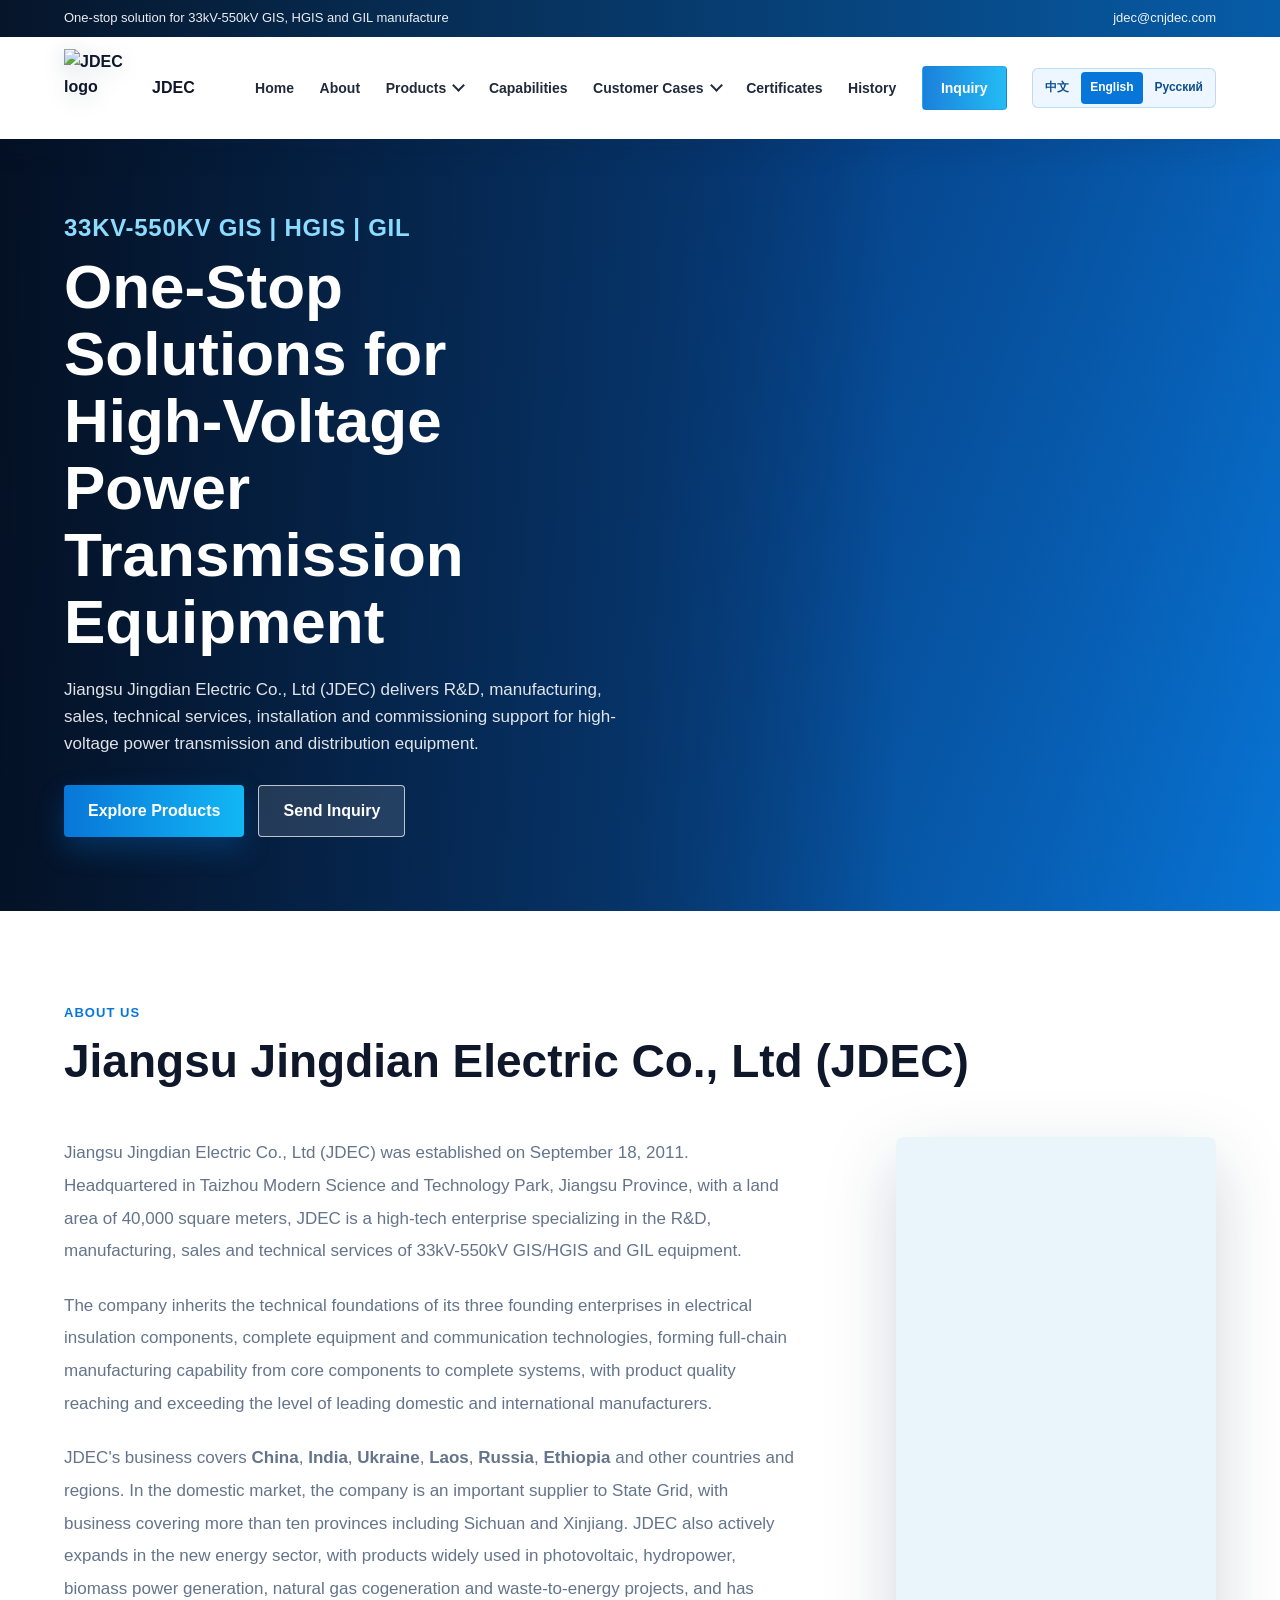
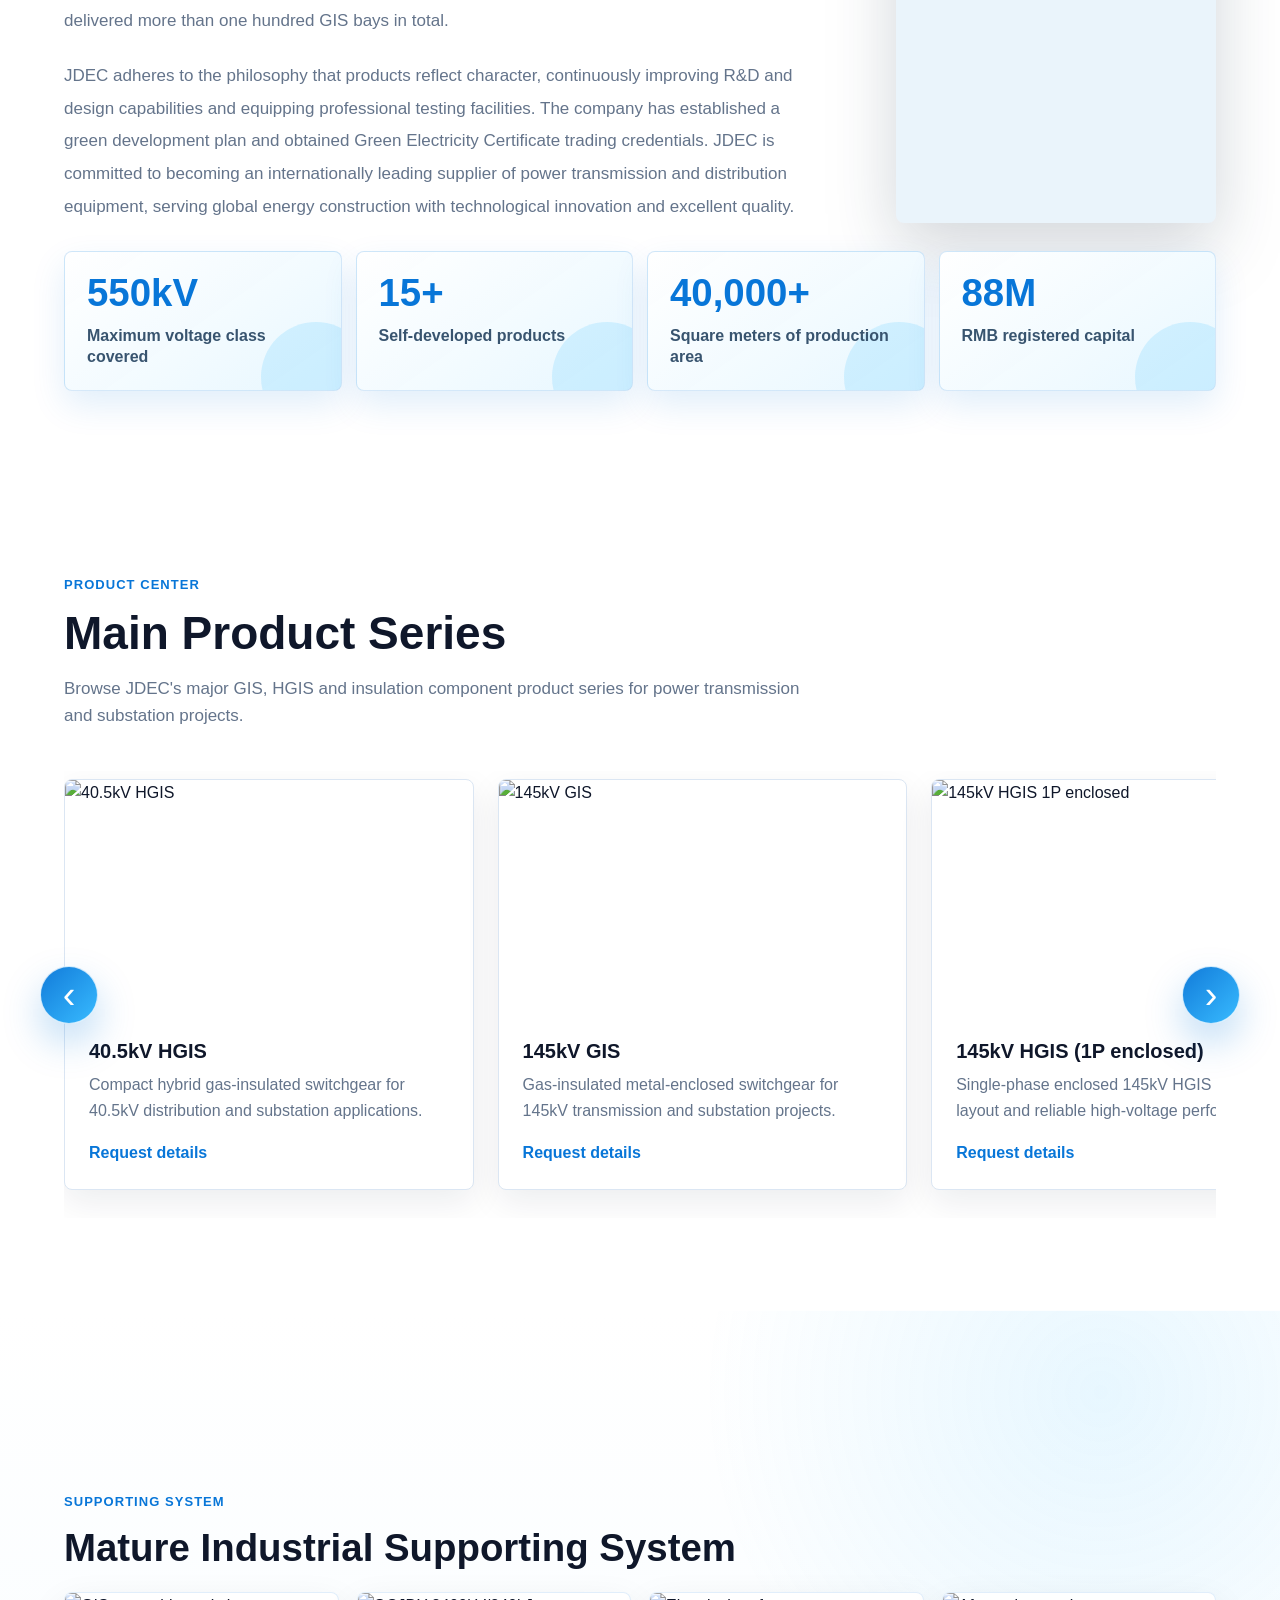
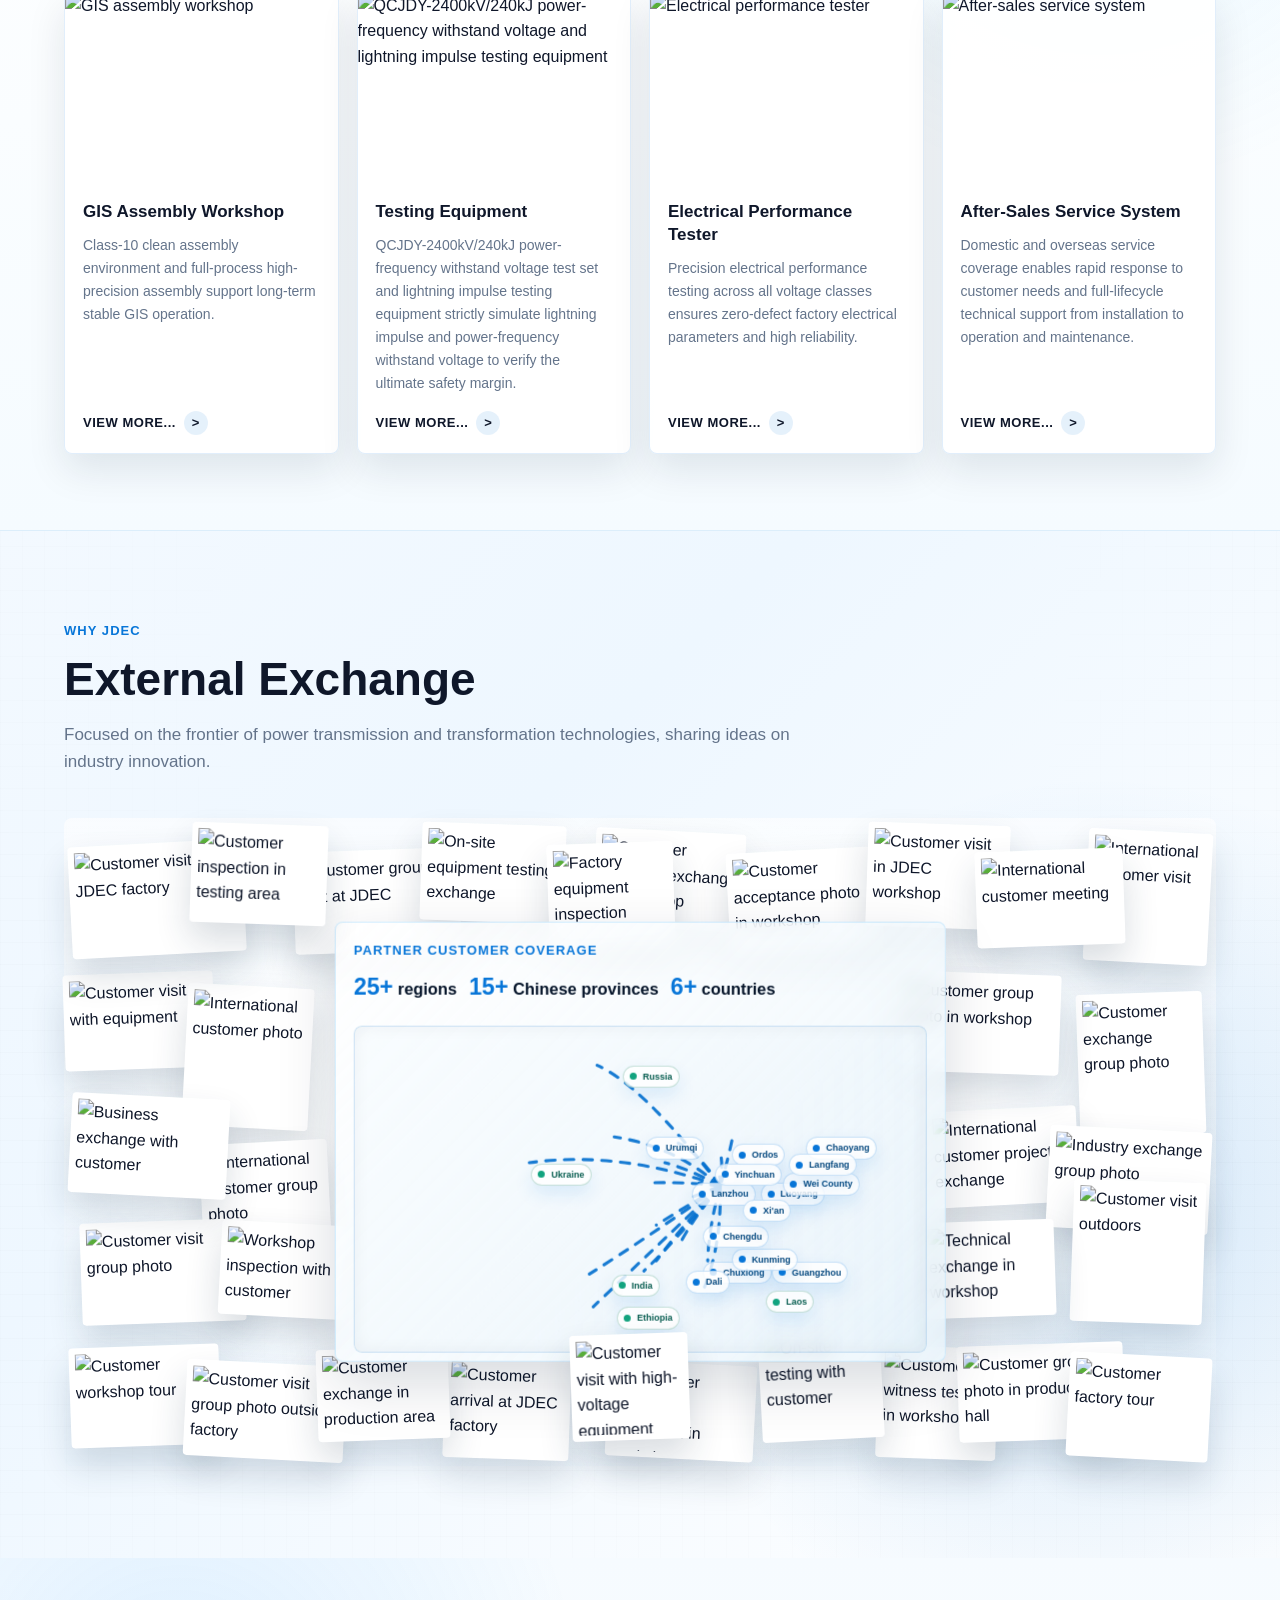
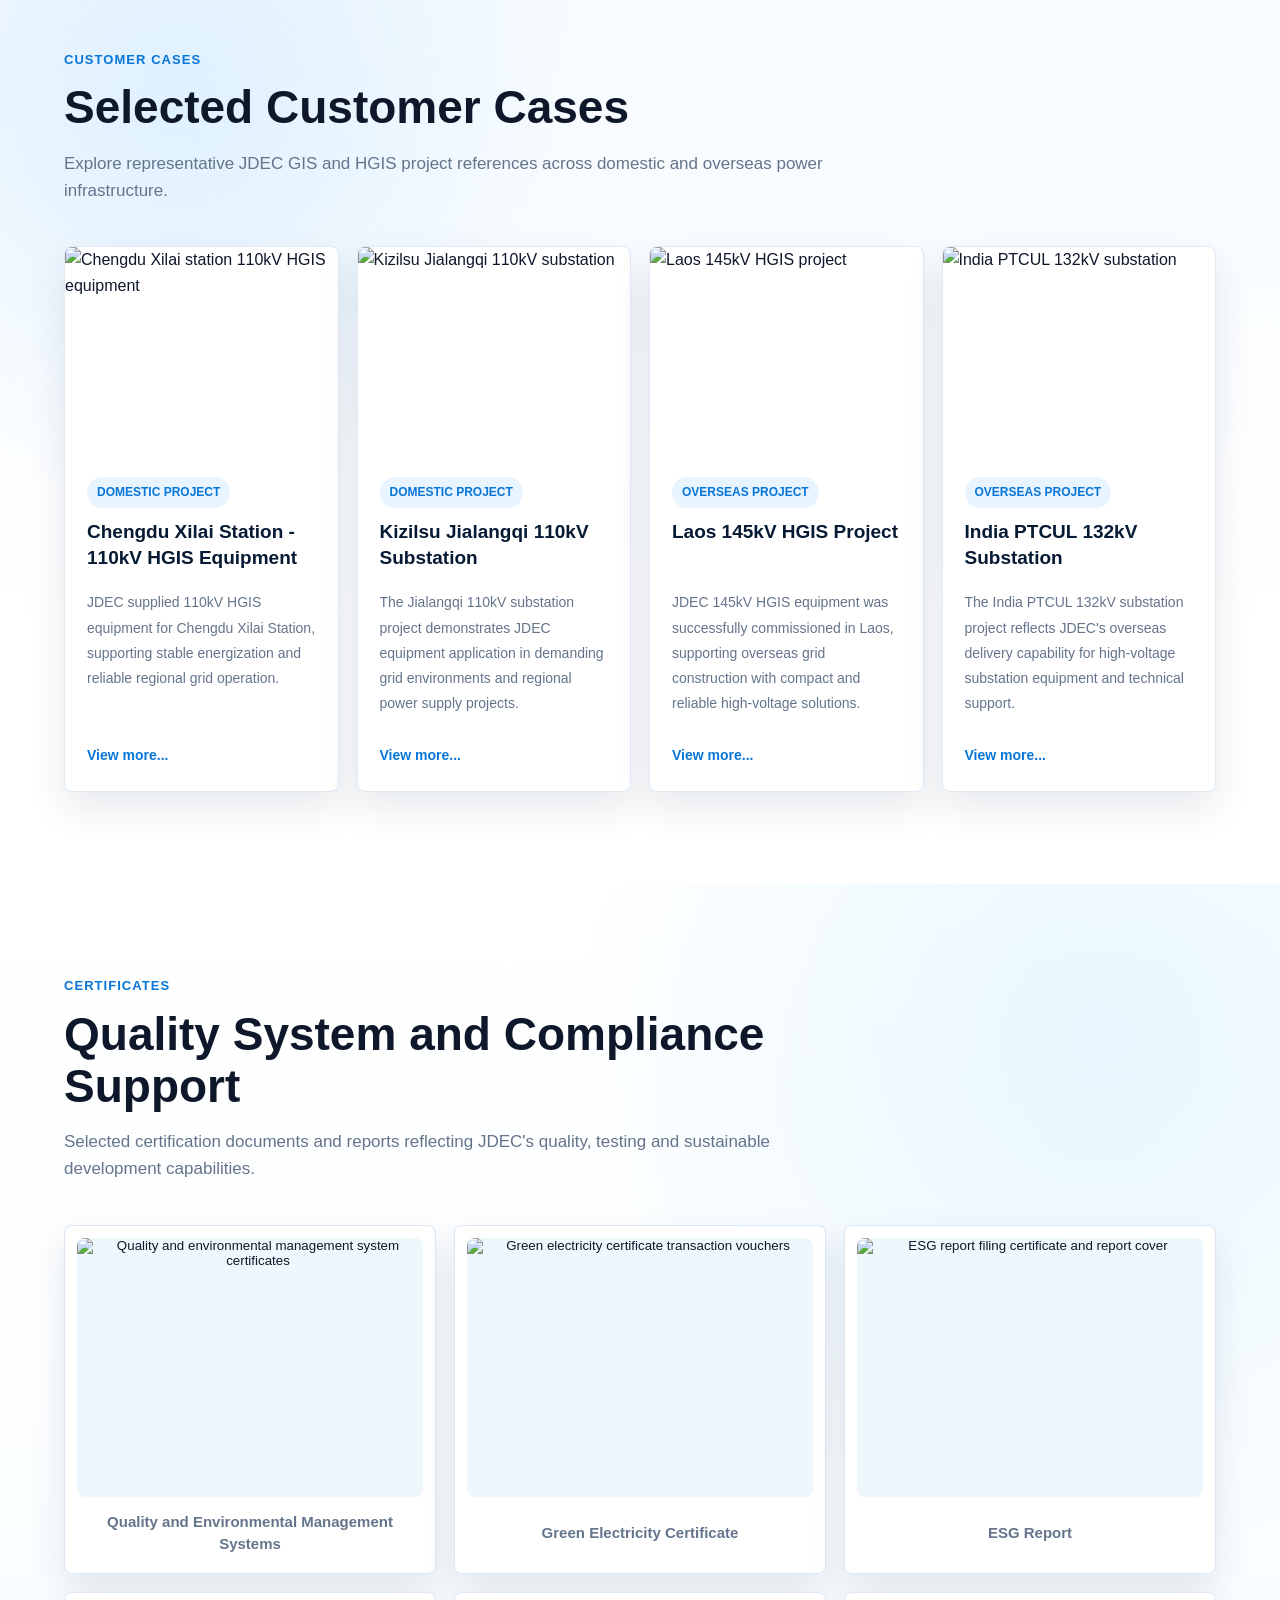
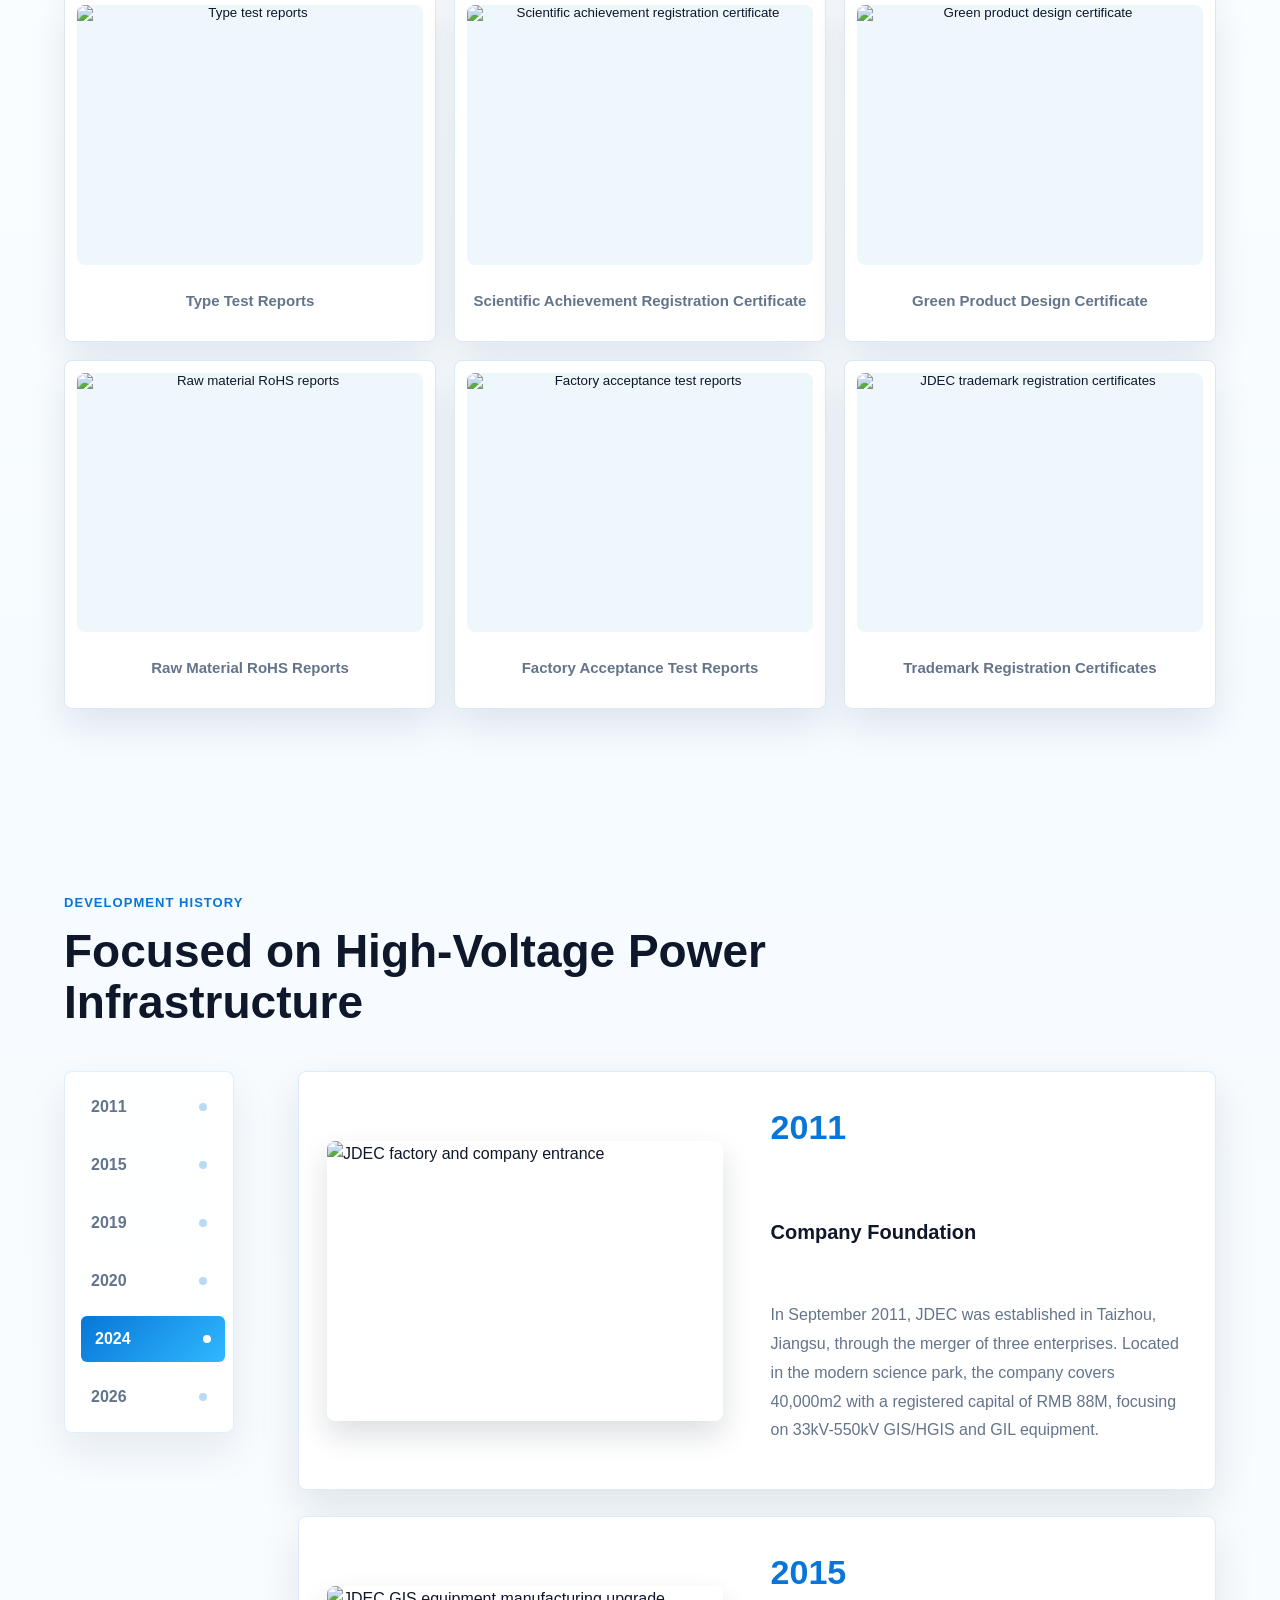
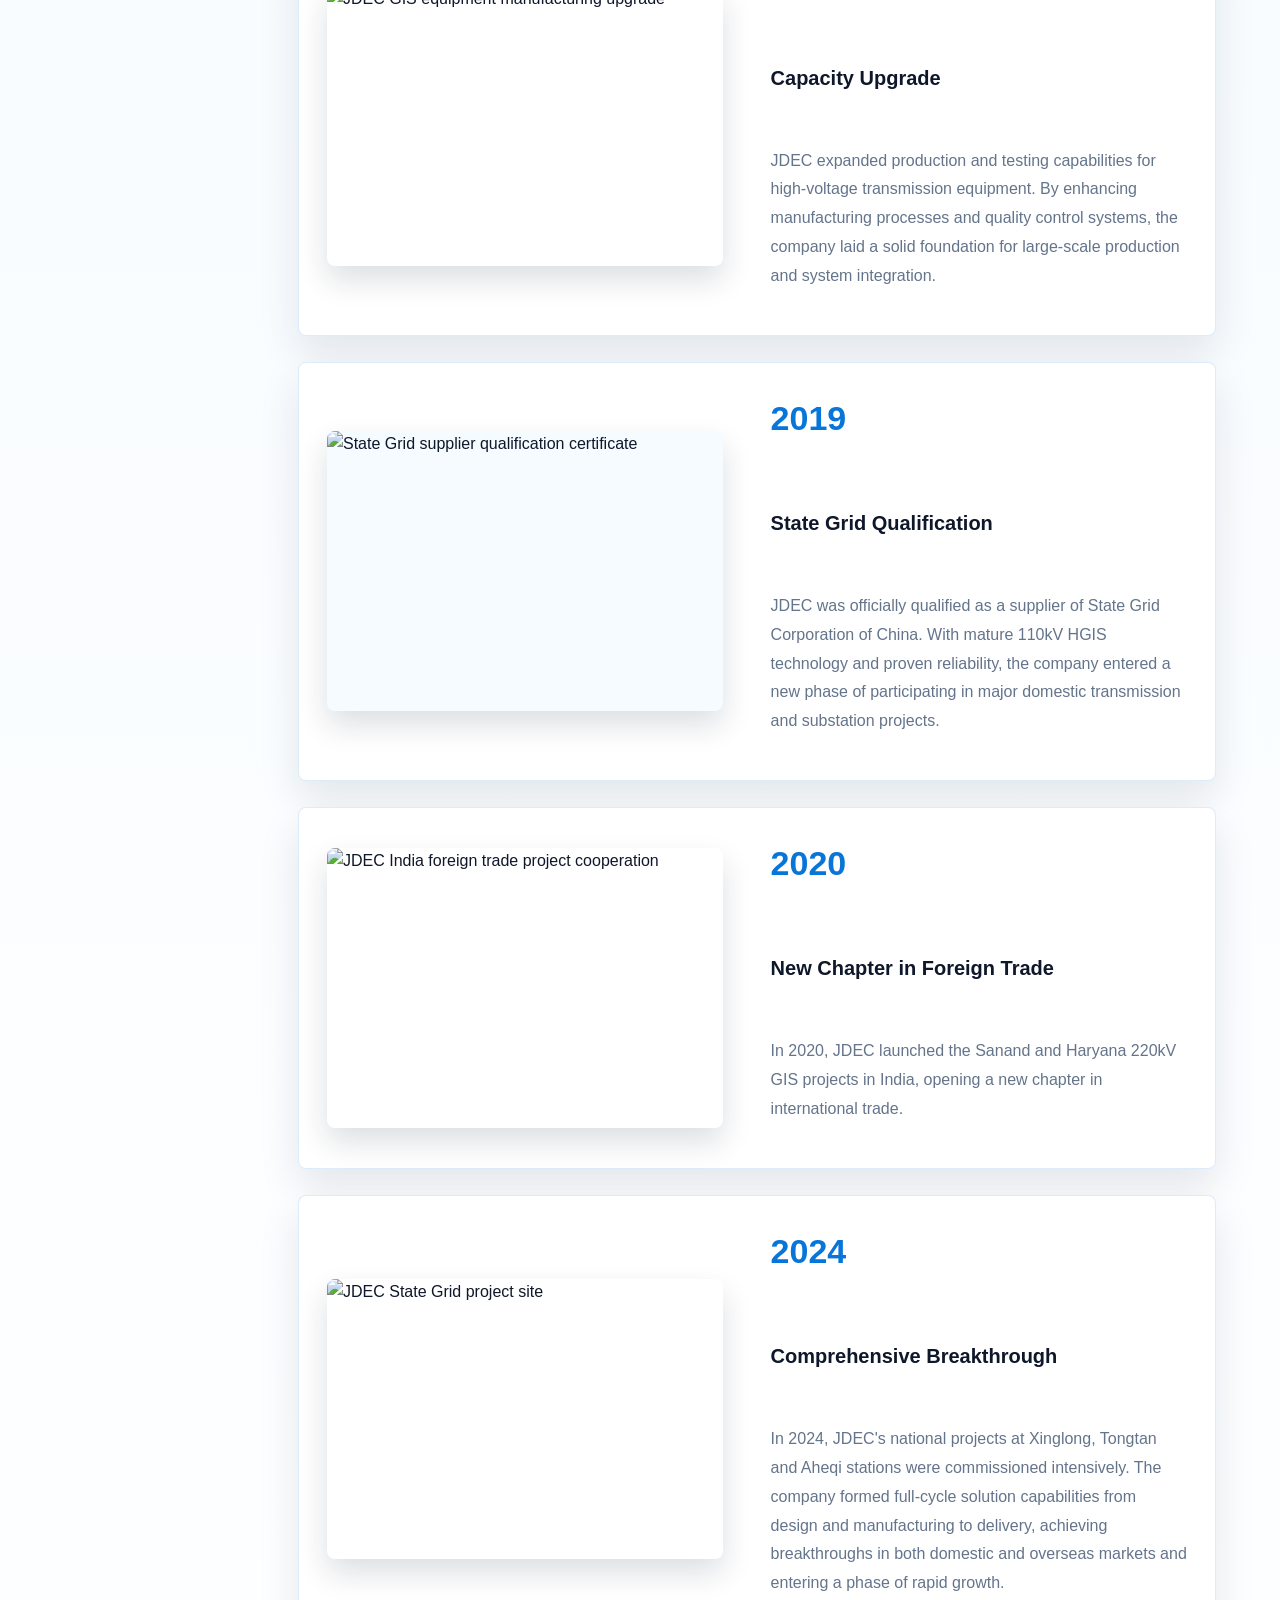
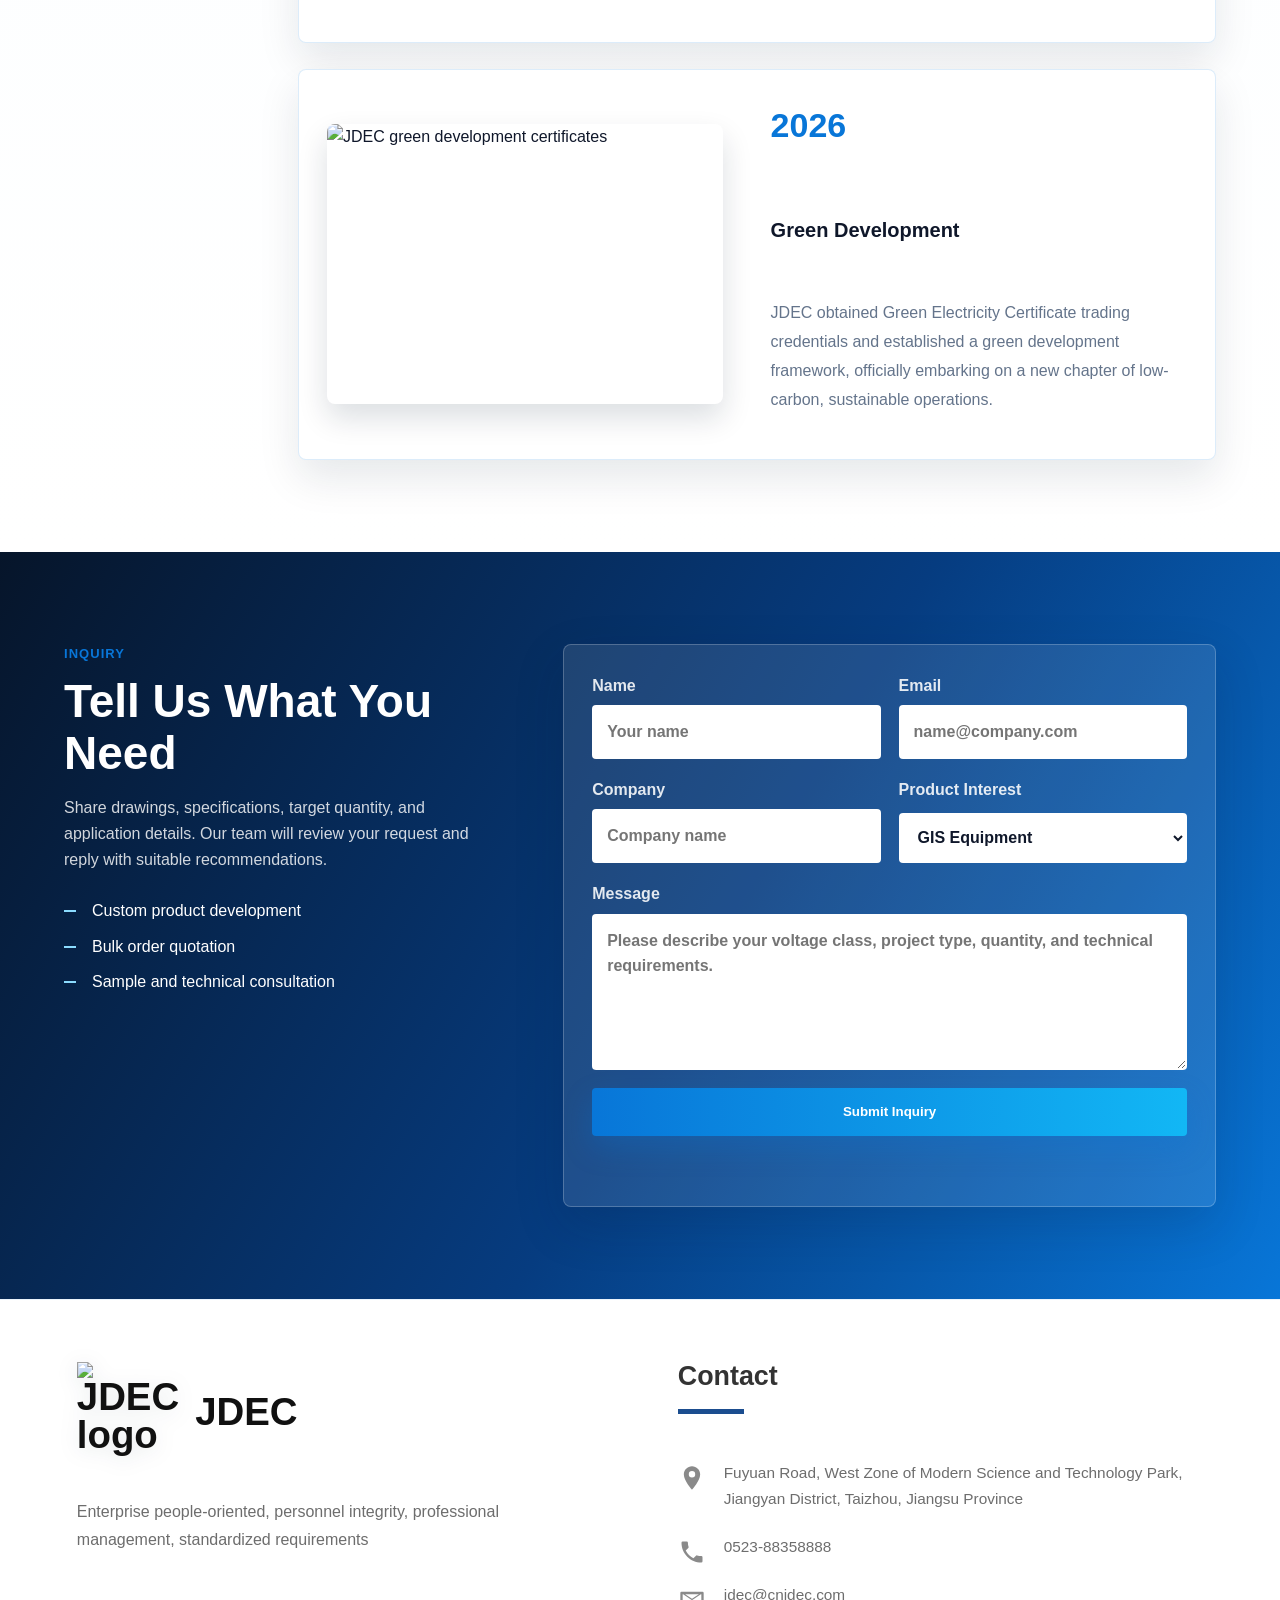
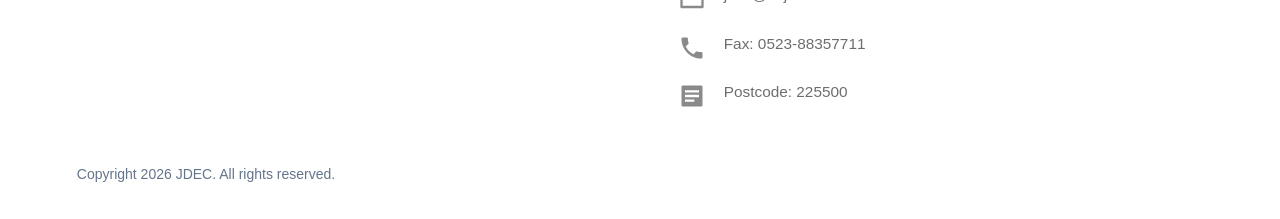
==== index.html @ 29c5d2f2 "Add files via upload" ====
<!doctype html>
<html lang="en">
  <head>
    <meta charset="utf-8" />
    <meta name="viewport" content="width=device-width, initial-scale=1" />
    <title>JDEC | 33kV-550kV GIS, HGIS and GIL Solutions</title>
    <meta
      name="description"
      content="Jiangsu Jingdian Electric Co., Ltd (JDEC) provides one-stop solutions for 33kV-550kV GIS, HGIS and GIL manufacturing, installation, commissioning and technical services."
    />
    <link rel="preconnect" href="https://images.unsplash.com" />
    <link rel="stylesheet" href="./styles.css" />
  </head>
  <body>
    <header class="site-header">
      <div class="top-strip">
        <span data-i18n="topSlogan">One-stop solution for 33kV-550kV GIS, HGIS and GIL manufacture</span>
        <a href="mailto:jdec@cnjdec.com">jdec@cnjdec.com</a>
      </div>
      <nav class="navbar" aria-label="Main navigation">
        <a class="brand" href="#home" aria-label="JDEC home">
          <img class="brand-logo" src="./assets/jdec-logo.png" alt="JDEC logo" />
          <span>JDEC</span>
        </a>
        <div class="nav-actions">
          <button class="menu-toggle" type="button" aria-label="Open navigation" aria-expanded="false">
            <span></span>
            <span></span>
            <span></span>
          </button>
          <div class="nav-links">
            <a href="#home" data-i18n="navHome">Home</a>
            <a href="#about" data-i18n="navAbout">About</a>
            <div class="nav-item has-dropdown">
              <a href="#products" class="nav-link" data-i18n="navProducts">Products</a>
              <div class="product-dropdown product-dropdown-grouped" aria-label="Product pages">
                <div class="product-menu-group">
                  <span class="product-menu-title" data-i18n="navProductGis">GIS</span>
                  <a href="./products/66-126kv-gis.html">145kV GIS</a>
                  <a href="./products/245kv-gis.html">252kV GIS</a>
                </div>
                <div class="product-menu-group">
                  <span class="product-menu-title" data-i18n="navProductHgis">HGIS</span>
                  <a href="./products/33kv-gis-hgis.html">40.5kV HGIS</a>
                  <a href="./products/145kv-hgis.html">145kV HGIS (1P enclosed)</a>
                  <a href="./products/145kv-hgis.html">145kV HGIS (3P enclosed)</a>
                </div>
                <div class="product-menu-group">
                  <span class="product-menu-title" data-i18n="navProductInsulators">Insulators</span>
                  <a href="#basin-insulator" data-i18n="navProductInsulatorBasin">Basin Insulator</a>
                </div>
              </div>
            </div>
            <a href="#capabilities" data-i18n="navCapabilities">Capabilities</a>
            <div class="nav-item has-dropdown">
              <a href="#cases" class="nav-link" data-i18n="navCases">Customer Cases</a>
              <div class="product-dropdown" aria-label="Customer case pages">
                <a href="./customer-cases.html#case-xilai" data-i18n="navCaseXilai">Chengdu Xilai 110kV HGIS</a>
                <a href="./customer-cases.html#case-kezhou" data-i18n="navCaseKezhou">Kizilsu Jialangqi 110kV</a>
                <a href="./customer-cases.html#case-laos" data-i18n="navCaseLaos">Laos 145kV HGIS</a>
                <a href="./customer-cases.html#case-india" data-i18n="navCaseIndia">India PTCUL 132kV</a>
              </div>
            </div>
            <a href="#certificates" data-i18n="navCertificates">Certificates</a>
            <a href="#history" data-i18n="navHistory">History</a>
            <a href="#inquiry" class="nav-cta" data-i18n="navInquiry">Inquiry</a>
            <div class="language-switcher" aria-label="Language switcher">
              <button type="button" data-lang="zh" lang="zh-CN">中文</button>
              <button type="button" data-lang="en" lang="en" class="is-active" aria-current="true">English</button>
              <button type="button" data-lang="ru" lang="ru">Русский</button>
            </div>
          </div>
        </div>
      </nav>
    </header>

    <main>
      <section id="home" class="hero">
        <div class="hero-media" aria-hidden="true"></div>
        <div class="hero-overlay"></div>
        <div class="hero-content">
          <p class="eyebrow" data-i18n="heroEyebrow">33KV-550KV GIS | HGIS | GIL</p>
          <h1 data-i18n="heroTitle">One-Stop Solutions for High-Voltage Power Transmission Equipment</h1>
          <p data-i18n="heroText">
            Jiangsu Jingdian Electric Co., Ltd (JDEC) delivers R&D, manufacturing, sales, technical
            services, installation and commissioning support for high-voltage power transmission and
            distribution equipment.
          </p>
          <div class="hero-actions">
            <a href="#products" class="button primary" data-i18n="heroPrimary">Explore Products</a>
            <a href="#inquiry" class="button secondary" data-i18n="heroSecondary">Send Inquiry</a>
          </div>
        </div>
      </section>

      <section id="about" class="section about-section">
        <div class="about-content">
          <div class="section-heading about-heading">
            <p class="eyebrow" data-i18n="aboutEyebrow">About Us</p>
            <h2 data-i18n="aboutTitle">Jiangsu Jingdian Electric Co., Ltd (JDEC)</h2>
          </div>
          <div class="about-body">
            <div class="about-text-block">
              <p data-i18n="aboutIntro">
                Jiangsu Jingdian Electric Co., Ltd (JDEC) was established on September 18, 2011 through
                the integration of three enterprises and is headquartered in Taizhou Modern Science and
                Technology Park, Jiangsu Province.
              </p>
              <p data-i18n="aboutFacility">
                JDEC inherits deep expertise in electrical insulation components, complete equipment and
                communication technologies, forming full-chain manufacturing capability from core
                components to complete systems.
              </p>
              <p data-i18n-html="aboutProjects">
                JDEC's business covers <strong>China</strong>, <strong>India</strong>, <strong>Ukraine</strong>, <strong>Laos</strong>, <strong>Russia</strong>, <strong>Ethiopia</strong> and other countries and regions.
              </p>
              <p data-i18n="aboutVision">
                JDEC adheres to the business philosophy that products reflect character, continuously
                improving R&D, design, testing and sustainable development capabilities.
              </p>
            </div>
            <figure class="about-image">
              <img class="about-slide about-slide-one" src="./assets/about-panorama.png" alt="JDEC factory panorama" />
              <img class="about-slide about-slide-two" src="./assets/about-factory-sign.png" alt="JDEC factory entrance and signage" />
            </figure>
          </div>
        </div>
        <div class="about-metrics" aria-label="Company highlights">
          <div class="metric-chip">
            <strong>550kV</strong>
            <span data-i18n="statVoltage">Maximum voltage class covered</span>
          </div>
          <div class="metric-chip">
            <strong>15+</strong>
            <span data-i18n="statYears">Self-developed products</span>
          </div>
          <div class="metric-chip">
            <strong>40,000+</strong>
            <span data-i18n="statArea">Square meters of production area</span>
          </div>
          <div class="metric-chip">
            <strong>88M</strong>
            <span data-i18n="statCapital">RMB registered capital</span>
          </div>
        </div>
      </section>

      <section id="products" class="section">
        <div class="section-heading">
          <p class="eyebrow" data-i18n="productsEyebrow">Product Center</p>
          <h2 data-i18n="productsTitle">Main Product Series</h2>
          <p data-i18n="productsIntro">
            Browse JDEC's major GIS and HGIS product series for power transmission and substation projects.
          </p>
        </div>
        <div class="product-showcase">
          <div class="product-controls" aria-label="Product slider controls">
            <button type="button" class="product-scroll product-scroll-prev" data-scroll-products="-1" aria-label="Previous products">‹</button>
            <button type="button" class="product-scroll product-scroll-next" data-scroll-products="1" aria-label="Next products">›</button>
          </div>
          <div class="product-grid">
            <article class="product-card">
              <img
                src="./assets/products/40-5kv-hgis.png"
                alt="40.5kV HGIS"
              />
              <div>
                <h3 data-i18n="productOneTitle">40.5kV HGIS</h3>
                <p data-i18n="productOneText">Compact hybrid gas-insulated switchgear for 40.5kV distribution and substation applications.</p>
                <a href="#inquiry" data-i18n="requestDetails">Request details</a>
              </div>
            </article>
            <article class="product-card">
              <img
                src="./assets/products/145kv-gis.png"
                alt="145kV GIS"
              />
              <div>
                <h3 data-i18n="productTwoTitle">145kV GIS</h3>
                <p data-i18n="productTwoText">Gas-insulated metal-enclosed switchgear for 145kV transmission and substation projects.</p>
                <a href="#inquiry" data-i18n="requestDetails">Request details</a>
              </div>
            </article>
            <article class="product-card">
              <img
                src="./assets/products/145kv-hgis-1p-enclosed.png"
                alt="145kV HGIS 1P enclosed"
              />
              <div>
                <h3 data-i18n="productThreeTitle">145kV HGIS (1P enclosed)</h3>
                <p data-i18n="productThreeText">Single-phase enclosed 145kV HGIS with compact layout and reliable high-voltage performance.</p>
                <a href="#inquiry" data-i18n="requestDetails">Request details</a>
              </div>
            </article>
            <article class="product-card">
              <img
                src="./assets/products/145kv-hgis-3p-enclosed.png"
                alt="145kV HGIS 3P enclosed"
              />
              <div>
                <h3 data-i18n="productFourTitle">145kV HGIS (3P enclosed)</h3>
                <p data-i18n="productFourText">Three-phase enclosed 145kV HGIS for integrated substation layouts and efficient project delivery.</p>
                <a href="#inquiry" data-i18n="requestDetails">Request details</a>
              </div>
            </article>
            <article class="product-card">
              <img
                src="./assets/products/252kv-gis.png"
                alt="252kV GIS"
              />
              <div>
                <h3 data-i18n="productFiveTitle">252kV GIS</h3>
                <p data-i18n="productFiveText">252kV gas-insulated switchgear for high-voltage transmission and grid infrastructure projects.</p>
                <a href="#inquiry" data-i18n="requestDetails">Request details</a>
              </div>
            </article>
            <article class="product-card" id="basin-insulator">
              <img
                src="./assets/products/basin-insulator.jpg"
                alt="Basin insulator"
              />
              <div>
                <h3 data-i18n="productSixTitle">盆式绝缘子</h3>
                <p data-i18n="productSixText">适用于GIS/HGIS设备内部绝缘与机械支撑的盆式环氧绝缘部件。</p>
                <a href="#inquiry" data-i18n="requestDetails">咨询详情</a>
              </div>
            </article>
          </div>
        </div>
      </section>

      <section id="capabilities" class="capabilities">
        <div class="support-system">
          <div class="support-heading">
            <p class="eyebrow" data-i18n="supportEyebrow">Supporting System</p>
            <h3 data-i18n="supportTitle">Mature Industrial Supporting System</h3>
          </div>
          <div class="support-grid">
            <figure class="support-card">
              <img src="./assets/support/gis-assembly-workshop.png" alt="GIS assembly workshop" />
        <figcaption>
          <strong data-i18n="supportThreeTitle">GIS Assembly Workshop</strong>
          <span data-i18n="supportThreeText">Class-10 clean assembly environment and full-process high-precision assembly support long-term stable GIS operation.</span>
          <a class="support-more-link" href="./supporting-system.html" data-i18n="viewMore">View More...</a>
        </figcaption>
      </figure>
      <figure class="support-card">
        <img src="./assets/support/test-equipment.jpg" alt="QCJDY-2400kV/240kJ power-frequency withstand voltage and lightning impulse testing equipment" />
        <figcaption>
          <strong data-i18n="supportTwoTitle">Testing Equipment</strong>
          <span data-i18n="supportTwoText">QCJDY-2400kV/240kJ power-frequency withstand voltage test set and lightning impulse testing equipment strictly simulate lightning impulse and power-frequency withstand voltage to verify the ultimate safety margin.</span>
          <a class="support-more-link" href="./supporting-system.html" data-i18n="viewMore">View More...</a>
        </figcaption>
      </figure>
      <figure class="support-card">
        <img src="./assets/support/performance-testing.jpg" alt="Electrical performance tester" />
        <figcaption>
          <strong data-i18n="supportOneTitle">Electrical Performance Tester</strong>
          <span data-i18n="supportOneText">Precision electrical performance testing across all voltage classes ensures zero-defect factory electrical parameters and high reliability.</span>
          <a class="support-more-link" href="./supporting-system.html" data-i18n="viewMore">View More...</a>
        </figcaption>
      </figure>
      <figure class="support-card">
        <img src="./assets/support/after-sales-system.jpg" alt="After-sales service system" />
        <figcaption>
          <strong data-i18n="supportFourTitle">After-Sales Service System</strong>
          <span data-i18n="supportFourText">Domestic and overseas service coverage enables rapid response and full-lifecycle technical support from installation to operation.</span>
          <a class="support-more-link" href="./supporting-system.html" data-i18n="viewMore">View More...</a>
        </figcaption>
      </figure>
          </div>
        </div>
        <div class="capability-copy">
          <p class="eyebrow" data-i18n="capEyebrow">Why JDEC</p>
          <h2 data-i18n="capTitle">External Exchange</h2>
          <p data-i18n="capIntro">Focused on the frontier of power transmission and transformation technologies, sharing ideas on industry innovation.</p>
        </div>
        <div class="visit-moodboard" aria-label="Customer visits and global coverage moodboard">
          <img class="visit-photo" src="./assets/visits/visit-01.jpg" alt="Customer visit at JDEC factory" />
          <img class="visit-photo" src="./assets/visits/visit-02.jpg" alt="Customer inspection in testing area" />
          <img class="visit-photo" src="./assets/visits/visit-03.jpg" alt="Customer group visit at JDEC" />
          <img class="visit-photo" src="./assets/visits/visit-04.jpg" alt="On-site equipment testing exchange" />
          <img class="visit-photo" src="./assets/visits/visit-05.jpg" alt="Factory equipment inspection" />
          <img class="visit-photo" src="./assets/visits/visit-06.jpg" alt="Customer technical exchange in workshop" />
          <img class="visit-photo" src="./assets/visits/visit-07.jpg" alt="Customer acceptance photo in workshop" />
          <img class="visit-photo" src="./assets/visits/visit-08.jpg" alt="Customer visit in JDEC workshop" />
          <img class="visit-photo" src="./assets/visits/visit-09.jpg" alt="International customer meeting" />
          <img class="visit-photo" src="./assets/visits/visit-10.jpg" alt="International customer visit" />
          <img class="visit-photo" src="./assets/visits/visit-11.jpg" alt="Customer visit with equipment" />
          <img class="visit-photo" src="./assets/visits/visit-12.jpg" alt="International customer photo" />
          <img class="visit-photo" src="./assets/visits/visit-13.jpg" alt="Business exchange with customer" />
          <img class="visit-photo" src="./assets/visits/visit-14.jpg" alt="International customer group photo" />
          <img class="visit-photo" src="./assets/visits/visit-15.jpg" alt="Customer visit group photo" />
          <img class="visit-photo" src="./assets/visits/visit-16.jpg" alt="Workshop inspection with customer" />
          <img class="visit-photo" src="./assets/visits/visit-17.jpg" alt="Customer group photo in workshop" />
          <img class="visit-photo" src="./assets/visits/visit-18.jpg" alt="Customer exchange group photo" />
          <img class="visit-photo" src="./assets/visits/visit-19.jpg" alt="International customer project exchange" />
          <img class="visit-photo" src="./assets/visits/visit-20.jpg" alt="Industry exchange group photo" />
          <img class="visit-photo" src="./assets/visits/visit-21.jpg" alt="Technical exchange in workshop" />
          <img class="visit-photo" src="./assets/visits/visit-22.jpg" alt="Customer visit outdoors" />
          <img class="visit-photo" src="./assets/visits/visit-23.jpg" alt="Customer workshop tour" />
          <img class="visit-photo" src="./assets/visits/visit-24.jpg" alt="Customer visit group photo outside factory" />
          <img class="visit-photo" src="./assets/visits/visit-25.jpg" alt="Customer exchange in production area" />
          <img class="visit-photo" src="./assets/visits/visit-26.jpg" alt="Customer arrival at JDEC factory" />
          <img class="visit-photo" src="./assets/visits/visit-27.jpg" alt="Customer visit with high-voltage equipment" />
          <img class="visit-photo" src="./assets/visits/visit-28.jpg" alt="Customer technical inspection in workshop" />
          <img class="visit-photo" src="./assets/visits/visit-29.jpg" alt="On-site testing with customer" />
          <img class="visit-photo" src="./assets/visits/visit-30.jpg" alt="Customer witness testing in workshop" />
          <img class="visit-photo" src="./assets/visits/visit-31.jpg" alt="Customer group photo in production hall" />
          <img class="visit-photo" src="./assets/visits/visit-32.jpg" alt="Customer factory tour" />
          <div class="coverage-map moodboard-map" aria-label="Customer coverage in China and overseas markets">
            <div class="map-copy">
              <p class="eyebrow map-eyebrow" data-i18n="coverageEyebrow">Partner Customer Coverage</p>
              <h3 class="coverage-stats-title" data-i18n-html="coverageTitle">
                <span><strong>25+</strong> regions</span>
                <span><strong>15+</strong> Chinese provinces</span>
                <span><strong>6+</strong> countries</span>
              </h3>
            </div>
            <div class="map-visual" aria-hidden="true">
              <img
                class="real-world-map"
                src="https://commons.wikimedia.org/wiki/Special:FilePath/World_map_-_low_resolution.svg"
                alt=""
              />
              <svg class="route-map" viewBox="0 0 1000 520" role="img">
                <path class="route route-1" d="M750 256 Q700 308 668 352" />
                <path class="route route-2" d="M750 256 Q760 222 766 193" />
                <path class="route route-3" d="M750 256 Q735 310 734 352" />
                <path class="route route-4" d="M750 256 Q730 250 723 252" />
                <path class="route route-5" d="M750 256 Q720 210 696 201" />
                <path class="route route-6" d="M750 256 Q710 304 696 335" />
                <path class="route route-7" d="M750 256 Q690 330 652 365" />
                <path class="route route-8" d="M750 256 Q752 244 745 239" />
                <path class="route route-9" d="M750 256 Q700 286 668 306" />
                <path class="route route-10" d="M750 256 Q690 204 614 193" />
                <path class="route route-11" d="M750 256 Q704 250 658 252" />
                <path class="route route-12" d="M750 256 Q710 234 679 226" />
                <path class="route route-13" d="M750 256 Q724 266 707 273" />
                <path class="route route-14" d="M750 256 Q754 226 750 214" />
                <path class="route route-15" d="M750 256 Q660 320 582 369" />
                <path class="route route-16" d="M750 256 Q640 360 587 411" />
                <path class="route route-17" d="M750 256 Q620 210 505 226" />
                <path class="route route-18" d="M750 256 Q752 333 728 390" />
                <path class="route route-19" d="M750 256 Q650 126 592 101" />
              </svg>
              <span class="map-origin">JDEC</span>
              <span class="map-pin pin-chuxiong" data-i18n="placeChuxiong">Chuxiong</span>
              <span class="map-pin pin-chaoyang" data-i18n="placeChaoyang">Chaoyang</span>
              <span class="map-pin pin-guangzhou" data-i18n="placeGuangzhou">Guangzhou</span>
              <span class="map-pin pin-luoyang" data-i18n="placeLuoyang">Luoyang</span>
              <span class="map-pin pin-ordos" data-i18n="placeOrdos">Ordos</span>
              <span class="map-pin pin-kunming" data-i18n="placeKunming">Kunming</span>
              <span class="map-pin pin-dali" data-i18n="placeDali">Dali</span>
              <span class="map-pin pin-weixian" data-i18n="placeWeixian">Wei County</span>
              <span class="map-pin pin-chengdu" data-i18n="placeChengdu">Chengdu</span>
              <span class="map-pin pin-urumqi" data-i18n="placeUrumqi">Urumqi</span>
              <span class="map-pin pin-lanzhou" data-i18n="placeLanzhou">Lanzhou</span>
              <span class="map-pin pin-yinchuan" data-i18n="placeYinchuan">Yinchuan</span>
              <span class="map-pin pin-xian" data-i18n="placeXian">Xi'an</span>
              <span class="map-pin pin-langfang" data-i18n="placeLangfang">Langfang</span>
              <span class="map-pin pin-india pin-overseas" data-i18n="placeIndia">India</span>
              <span class="map-pin pin-ethiopia pin-overseas" data-i18n="placeEthiopia">Ethiopia</span>
              <span class="map-pin pin-ukraine pin-overseas" data-i18n="placeUkraine">Ukraine</span>
              <span class="map-pin pin-laos pin-overseas" data-i18n="placeLaos">Laos</span>
              <span class="map-pin pin-russia pin-overseas" data-i18n="placeRussia">Russia</span>
            </div>
          </div>
        </div>
      </section>

      <section id="cases" class="section customer-cases">
        <div class="section-heading">
          <p class="eyebrow" data-i18n="casesEyebrow">Customer Cases</p>
          <h2 data-i18n="casesTitle">Selected Customer Cases</h2>
          <p data-i18n="casesIntro">Explore representative JDEC GIS and HGIS project references across domestic and overseas power infrastructure.</p>
        </div>
        <div class="case-card-grid">
          <article class="case-card">
            <img src="./assets/cases/featured/chengdu-xilai-9sets-110kv-hgis.jpg" alt="Chengdu Xilai station 110kV HGIS equipment" />
            <div class="case-card-body">
              <span class="case-tag" data-i18n="caseOneMeta">Domestic Project</span>
              <h3 data-i18n="caseOneTitle">Chengdu Xilai Station - 110kV HGIS Equipment</h3>
              <p data-i18n="caseOneText">JDEC supplied 110kV HGIS equipment for Chengdu Xilai Station.</p>
              <a class="case-more" href="./customer-cases.html#case-xilai">
                <span data-i18n="viewMore">View more...</span>
                <span class="case-more-icon" aria-hidden="true">↗</span>
              </a>
            </div>
          </article>
          <article class="case-card">
            <img src="./assets/cases/featured/kezhou-jialangqi-110kv.jpg" alt="Kizilsu Jialangqi 110kV substation" />
            <div class="case-card-body">
              <span class="case-tag" data-i18n="caseTwoMeta">Domestic Project</span>
              <h3 data-i18n="caseTwoTitle">Kizilsu Jialangqi 110kV Substation</h3>
              <p data-i18n="caseTwoText">The Jialangqi 110kV substation project demonstrates JDEC equipment application in demanding grid environments.</p>
              <a class="case-more" href="./customer-cases.html#case-kezhou">
                <span data-i18n="viewMore">View more...</span>
                <span class="case-more-icon" aria-hidden="true">↗</span>
              </a>
            </div>
          </article>
          <article class="case-card">
            <img src="./assets/cases/featured/laos-145kv-hgis.jpg" alt="Laos 145kV HGIS project" />
            <div class="case-card-body">
              <span class="case-tag" data-i18n="caseThreeMeta">Overseas Project</span>
              <h3 data-i18n="caseThreeTitle">Laos 145kV HGIS Project</h3>
              <p data-i18n="caseThreeText">JDEC 145kV HGIS equipment was successfully commissioned in Laos, supporting overseas grid construction.</p>
              <a class="case-more" href="./customer-cases.html#case-laos">
                <span data-i18n="viewMore">View more...</span>
                <span class="case-more-icon" aria-hidden="true">↗</span>
              </a>
            </div>
          </article>
          <article class="case-card">
            <img src="./assets/cases/featured/india-ptcul-132kv-substation.jpg" alt="India PTCUL 132kV substation" />
            <div class="case-card-body">
              <span class="case-tag" data-i18n="caseFourMeta">Overseas Project</span>
              <h3 data-i18n="caseFourTitle">India PTCUL 132kV Substation</h3>
              <p data-i18n="caseFourText">The India PTCUL 132kV substation project reflects JDEC's overseas delivery capability for high-voltage equipment.</p>
              <a class="case-more" href="./customer-cases.html#case-india">
                <span data-i18n="viewMore">View more...</span>
                <span class="case-more-icon" aria-hidden="true">↗</span>
              </a>
            </div>
          </article>
        </div>
      </section>

      <section id="certificates" class="certificates">
        <div class="section-heading">
          <p class="eyebrow" data-i18n="certEyebrow">Certificates</p>
          <h2 data-i18n="certTitle">Certificates and Reports</h2>
          <p data-i18n="certIntro">Selected certification documents and reports reflecting JDEC's quality, testing and sustainable development capabilities.</p>
        </div>
        <div class="certificate-grid">
          <button class="certificate-card" type="button" data-certificate="./assets/certificates/quality-environment-management.png" data-certificate-title="certQualityTitle">
            <span class="certificate-media">
              <img src="./assets/certificates/quality-environment-management.png" alt="Quality and environmental management system certificates" />
              <span class="certificate-overlay" data-i18n="viewCertificate">View Certificate</span>
            </span>
            <span class="certificate-title" data-i18n="certQualityTitle">Quality and Environmental Management Systems</span>
          </button>
          <button class="certificate-card" type="button" data-certificate="./assets/certificates/green-electricity-certificate.png" data-certificate-title="certGreenTitle">
            <span class="certificate-media">
              <img src="./assets/certificates/green-electricity-certificate.png" alt="Green electricity certificate transaction vouchers" />
              <span class="certificate-overlay" data-i18n="viewCertificate">View Certificate</span>
            </span>
            <span class="certificate-title" data-i18n="certGreenTitle">Green Electricity Certificate</span>
          </button>
          <button class="certificate-card" type="button" data-certificate="./assets/certificates/esg-report.png" data-certificate-title="certEsgTitle">
            <span class="certificate-media">
              <img src="./assets/certificates/esg-report.png" alt="ESG report filing certificate and report cover" />
              <span class="certificate-overlay" data-i18n="viewCertificate">View Certificate</span>
            </span>
            <span class="certificate-title" data-i18n="certEsgTitle">ESG Report</span>
          </button>
          <button class="certificate-card certificate-card-crop certificate-card-type-test" type="button" data-certificate="./assets/certificates/type-test-report.png" data-certificate-title="certTestTitle">
            <span class="certificate-media">
              <img src="./assets/certificates/type-test-report.png" alt="Type test reports" />
              <span class="certificate-overlay" data-i18n="viewCertificate">View Certificate</span>
            </span>
            <span class="certificate-title" data-i18n="certTestTitle">Type Test Reports</span>
          </button>
          <button class="certificate-card" type="button" data-certificate="./assets/certificates/scientific-achievement-registration.png" data-certificate-title="certAchievementTitle">
            <span class="certificate-media">
              <img src="./assets/certificates/scientific-achievement-registration.png" alt="Scientific achievement registration certificate" />
              <span class="certificate-overlay" data-i18n="viewCertificate">View Certificate</span>
            </span>
            <span class="certificate-title" data-i18n="certAchievementTitle">Scientific Achievement Registration Certificate</span>
          </button>
          <button class="certificate-card" type="button" data-certificate="./assets/certificates/green-product-design-certificate.png" data-certificate-title="certGreenDesignTitle">
            <span class="certificate-media">
              <img src="./assets/certificates/green-product-design-certificate.png" alt="Green product design certificate" />
              <span class="certificate-overlay" data-i18n="viewCertificate">View Certificate</span>
            </span>
            <span class="certificate-title" data-i18n="certGreenDesignTitle">Green Product Design Certificate</span>
          </button>
          <button class="certificate-card" type="button" data-certificate="./assets/certificates/raw-material-rohs-report.png" data-certificate-title="certRohsReportTitle">
            <span class="certificate-media">
              <img src="./assets/certificates/raw-material-rohs-report.png" alt="Raw material RoHS reports" />
              <span class="certificate-overlay" data-i18n="viewCertificate">View Certificate</span>
            </span>
            <span class="certificate-title" data-i18n="certRohsReportTitle">Raw Material RoHS Reports</span>
          </button>
          <button class="certificate-card" type="button" data-certificate="./assets/certificates/factory-acceptance-test-report.png" data-certificate-title="certFactoryTestTitle">
            <span class="certificate-media">
              <img src="./assets/certificates/factory-acceptance-test-report.png" alt="Factory acceptance test reports" />
              <span class="certificate-overlay" data-i18n="viewCertificate">View Certificate</span>
            </span>
            <span class="certificate-title" data-i18n="certFactoryTestTitle">Factory Acceptance Test Reports</span>
          </button>
          <button class="certificate-card certificate-card-crop certificate-card-trademark" type="button" data-certificate="./assets/certificates/trademark-registration-certificate.png" data-certificate-title="certTrademarkTitle">
            <span class="certificate-media">
              <img src="./assets/certificates/trademark-registration-certificate.png" alt="JDEC trademark registration certificates" />
              <span class="certificate-overlay" data-i18n="viewCertificate">View Certificate</span>
            </span>
            <span class="certificate-title" data-i18n="certTrademarkTitle">Trademark Registration Certificates</span>
          </button>
        </div>
      </section>

      <section id="history" class="section history-section">
        <div class="section-heading">
          <p class="eyebrow" data-i18n="historyEyebrow">Development History</p>
          <h2 data-i18n="historyTitle">Focused on High-Voltage Power Infrastructure</h2>
        </div>
        <div class="history-showcase">
          <nav class="history-years" aria-label="Development history years">
            <a href="#history-2011" class="is-active">2011</a>
            <a href="#history-2015">2015</a>
            <a href="#history-2019">2019</a>
            <a href="#history-2020">2020</a>
            <a href="#history-2024">2024</a>
            <a href="#history-2026">2026</a>
          </nav>
          <div class="history-detail-list">
          <article id="history-2011" class="history-card">
            <img class="timeline-media" src="./assets/history/history-2011-foundation.png" alt="JDEC factory and company entrance" />
            <time>2011</time>
            <h3 data-i18n="historyOneTitle">Company Foundation</h3>
            <p data-i18n="historyOneText">In September 2011, JDEC was established in Taizhou, Jiangsu, through the merger of three enterprises.</p>
          </article>
          <article id="history-2015" class="history-card">
            <img class="timeline-media" src="./assets/history/history-2015-capacity.jpg" alt="JDEC GIS equipment manufacturing upgrade" />
            <time>2015</time>
            <h3 data-i18n="historyTwoTitle">Capacity Upgrade</h3>
            <p data-i18n="historyTwoText">JDEC expanded production and testing capabilities for high-voltage transmission equipment.</p>
          </article>
          <article id="history-2019" class="history-card">
            <img class="timeline-media contain" src="./assets/history/history-2019-state-grid.png" alt="State Grid supplier qualification certificate" />
            <time>2019</time>
            <h3 data-i18n="historyThreeTitle">State Grid Qualification</h3>
            <p data-i18n="historyThreeText">JDEC was officially qualified as a supplier of State Grid Corporation of China.</p>
          </article>
          <article id="history-2020" class="history-card">
            <img class="timeline-media" src="./assets/history/history-2020-foreign-trade.jpg" alt="JDEC India foreign trade project cooperation" />
            <time>2020</time>
            <h3 data-i18n="historyFourTitle">New Chapter in Foreign Trade</h3>
            <p data-i18n="historyFourText">JDEC launched the Sanand and Haryana 220kV GIS projects in India, opening a new chapter in international trade.</p>
          </article>
          <article id="history-2024" class="history-card">
            <img class="timeline-media" src="./assets/history/history-2024-breakthrough.jpg" alt="JDEC State Grid project site" />
            <time>2024</time>
            <h3 data-i18n="historyFiveTitle">Comprehensive Breakthrough</h3>
            <p data-i18n="historyFiveText">JDEC's national projects at Xinglong, Tongtan and Aheqi stations were commissioned intensively.</p>
          </article>
          <article id="history-2026" class="history-card">
            <img class="timeline-media" src="./assets/history/history-2026-green.png" alt="JDEC green development certificates" />
            <time>2026</time>
            <h3 data-i18n="historySixTitle">Green Development</h3>
            <p data-i18n="historySixText">JDEC obtained Green Electricity Certificate trading credentials and established a green development framework.</p>
          </article>
          </div>
        </div>
      </section>

      <section id="inquiry" class="inquiry">
        <div class="inquiry-copy">
          <p class="eyebrow" data-i18n="inquiryEyebrow">Inquiry</p>
          <h2 data-i18n="inquiryTitle">Tell Us What You Need</h2>
          <p data-i18n="inquiryIntro">
            Share drawings, specifications, target quantity, and application details. Our team will review
            your request and reply with suitable recommendations.
          </p>
          <ul>
            <li data-i18n="inquiryPointOne">Custom product development</li>
            <li data-i18n="inquiryPointTwo">Bulk order quotation</li>
            <li data-i18n="inquiryPointThree">Sample and technical consultation</li>
          </ul>
        </div>
        <form class="inquiry-form">
          <label>
            <span data-i18n="formName">Name</span>
            <input type="text" name="name" placeholder="Your name" data-i18n-placeholder="formNamePlaceholder" required />
          </label>
          <label>
            <span data-i18n="formEmail">Email</span>
            <input type="email" name="email" placeholder="name@company.com" required />
          </label>
          <label>
            <span data-i18n="formCompany">Company</span>
            <input type="text" name="company" placeholder="Company name" data-i18n-placeholder="formCompanyPlaceholder" />
          </label>
          <label>
            <span data-i18n="formInterest">Product Interest</span>
            <select name="interest">
              <option data-i18n="optionGis">GIS Equipment</option>
              <option data-i18n="optionHgis">HGIS Equipment</option>
              <option data-i18n="optionGil">GIL Systems</option>
              <option data-i18n="optionAccessories">GIS Components and Accessories</option>
              <option data-i18n="optionOther">Other</option>
            </select>
          </label>
          <label class="wide">
            <span data-i18n="formMessage">Message</span>
            <textarea name="message" rows="5" placeholder="Please describe your voltage class, project type, quantity, and technical requirements." data-i18n-placeholder="formMessagePlaceholder"></textarea>
          </label>
          <button type="submit" class="button primary wide" data-i18n="formSubmit">Submit Inquiry</button>
          <p class="form-note" role="status" aria-live="polite"></p>
        </form>
      </section>
    </main>

    <footer class="footer">
      <div class="footer-brand-block">
        <a class="footer-brand" href="#home">
          <img class="brand-logo" src="./assets/jdec-logo.png" alt="JDEC logo" />
          <span>JDEC</span>
        </a>
        <p data-i18n="footerTagline">Enterprise people-oriented, personnel integrity, professional management, standardized requirements</p>
      </div>
      <div class="footer-contact" aria-label="JDEC contact information">
        <h2 data-i18n="footerContactTitle">Contact</h2>
        <p class="contact-item contact-address"><span data-i18n="footerAddress">Fuyuan Road, West Zone of Modern Science and Technology Park, Jiangyan District, Taizhou, Jiangsu Province</span></p>
        <p class="contact-item contact-phone"><a href="tel:+8652388358888">0523-88358888</a></p>
        <p class="contact-item contact-email"><a href="mailto:jdec@cnjdec.com">jdec@cnjdec.com</a></p>
        <p class="contact-item contact-fax"><span data-i18n="footerFaxLine">Fax: 0523-88357711</span></p>
        <p class="contact-item contact-postcode"><span data-i18n="footerPostcodeLine">Postcode: 225500</span></p>
      </div>
      <p class="copyright" data-i18n="copyright">Copyright 2026 JDEC. All rights reserved.</p>
    </footer>

    <div class="certificate-modal" aria-hidden="true" role="dialog" aria-modal="true" aria-label="Certificate preview">
      <button class="certificate-modal-close" type="button" aria-label="Close certificate preview">×</button>
      <figure class="certificate-modal-content">
        <img src="" alt="" />
        <figcaption></figcaption>
      </figure>
    </div>

    <script src="./script.js"></script>
  </body>
</html>
---- styles.css ----
:root {
  --navy: #071a33;
  --blue: #0876d8;
  --sky: #30b8ff;
  --ink: #0f172a;
  --muted: #64748b;
  --line: #dbe6f3;
  --soft: #f4f8fc;
  --white: #ffffff;
  --shadow: 0 18px 50px rgba(7, 26, 51, 0.16);
}

* {
  box-sizing: border-box;
}

html {
  scroll-behavior: smooth;
}

body {
  margin: 0;
  color: var(--ink);
  font-family: Arial, Helvetica, sans-serif;
  line-height: 1.6;
  background: var(--white);
}

body.modal-open {
  overflow: hidden;
}

a {
  color: inherit;
  text-decoration: none;
}

img {
  display: block;
  width: 100%;
}

.visually-hidden {
  position: absolute;
  width: 1px;
  height: 1px;
  padding: 0;
  margin: -1px;
  overflow: hidden;
  clip: rect(0, 0, 0, 0);
  white-space: nowrap;
  border: 0;
}

.site-header {
  position: sticky;
  top: 0;
  z-index: 20;
  box-shadow: 0 8px 30px rgba(7, 26, 51, 0.1);
}

.top-strip {
  display: flex;
  justify-content: space-between;
  gap: 20px;
  padding: 8px clamp(18px, 5vw, 70px);
  color: rgba(255, 255, 255, 0.92);
  font-size: 13px;
  background: linear-gradient(90deg, #06152a, #075ca8);
}

.navbar {
  display: flex;
  align-items: center;
  justify-content: space-between;
  padding: 12px clamp(18px, 5vw, 70px);
  color: var(--ink);
  background: var(--white);
}

.brand {
  display: inline-flex;
  align-items: center;
  gap: 10px;
  font-weight: 800;
  letter-spacing: 0;
}

.brand-logo {
  width: 78px;
  height: 78px;
  padding: 0;
  object-fit: contain;
  border-radius: 0;
  background: transparent;
  filter: drop-shadow(0 4px 10px rgba(7, 26, 51, 0.18));
}

.nav-actions {
  display: flex;
  align-items: center;
  gap: 20px;
}

.nav-links {
  display: flex;
  align-items: center;
  gap: clamp(14px, 2vw, 28px);
  font-size: 14px;
  font-weight: 700;
}

.nav-links a {
  opacity: 0.92;
}

.nav-links a:hover {
  opacity: 1;
}

.nav-item {
  position: relative;
}

.nav-link {
  display: inline-flex;
  align-items: center;
  min-height: 40px;
}

.has-dropdown .nav-link::after {
  content: "";
  width: 7px;
  height: 7px;
  margin-left: 8px;
  border-right: 2px solid currentColor;
  border-bottom: 2px solid currentColor;
  transform: translateY(-2px) rotate(45deg);
  transition: transform 0.18s ease;
}

.has-dropdown:hover .nav-link::after,
.has-dropdown:focus-within .nav-link::after {
  transform: translateY(1px) rotate(225deg);
}

.product-dropdown {
  position: absolute;
  top: calc(100% + 10px);
  left: 50%;
  z-index: 30;
  display: grid;
  min-width: 210px;
  padding: 8px;
  border: 1px solid rgba(8, 118, 216, 0.12);
  border-radius: 8px;
  background: rgba(255, 255, 255, 0.98);
  box-shadow: 0 18px 42px rgba(7, 26, 51, 0.16);
  opacity: 0;
  pointer-events: none;
  transform: translate(-50%, 8px);
  transition: opacity 0.18s ease, transform 0.18s ease;
}

.product-dropdown::before {
  content: "";
  position: absolute;
  top: -10px;
  left: 0;
  right: 0;
  height: 10px;
}

.has-dropdown:hover .product-dropdown,
.has-dropdown:focus-within .product-dropdown {
  opacity: 1;
  pointer-events: auto;
  transform: translate(-50%, 0);
}

.product-dropdown a {
  padding: 11px 12px;
  border-radius: 6px;
  color: var(--ink);
  white-space: nowrap;
}

.product-dropdown a:hover {
  color: var(--blue);
  background: #eef7ff;
}

.product-dropdown-grouped {
  min-width: 340px;
  grid-template-columns: repeat(3, minmax(0, 1fr));
  gap: 8px;
  padding: 10px;
}

.product-menu-group {
  display: grid;
  align-content: start;
  gap: 2px;
  min-width: 0;
}

.product-menu-title {
  padding: 7px 10px 5px;
  color: var(--blue);
  font-size: 12px;
  font-weight: 800;
  text-transform: uppercase;
}

.product-menu-soon {
  padding: 10px;
  color: var(--muted);
  font-size: 13px;
  white-space: nowrap;
}

.nav-cta {
  padding: 10px 18px;
  border: 1px solid rgba(8, 118, 216, 0.28);
  border-radius: 4px;
  color: var(--white);
  background: linear-gradient(90deg, #0876d8, #12b7f5);
}

.language-switcher {
  display: inline-flex;
  align-items: center;
  gap: 3px;
  padding: 3px;
  border: 1px solid rgba(8, 118, 216, 0.22);
  border-radius: 6px;
  background: #eef7ff;
}

.language-switcher button {
  min-width: 38px;
  min-height: 32px;
  padding: 0 9px;
  border: 0;
  border-radius: 4px;
  color: #0f4f8f;
  font: inherit;
  font-size: 12px;
  font-weight: 800;
  background: transparent;
  cursor: pointer;
}

.language-switcher button:hover,
.language-switcher button.is-active {
  color: var(--white);
  background: var(--blue);
}

@media (max-width: 1180px) {
  .navbar {
    padding-left: 24px;
    padding-right: 24px;
  }

  .nav-links {
    gap: 12px;
    font-size: 13px;
  }

  .nav-cta {
    padding: 9px 13px;
  }

  .product-dropdown-grouped {
    min-width: 310px;
  }

  .language-switcher button {
    padding: 0 7px;
  }

  .support-grid {
    grid-template-columns: repeat(2, minmax(0, 1fr));
  }
}

.menu-toggle {
  display: none;
  width: 42px;
  height: 38px;
  padding: 8px;
  border: 1px solid rgba(8, 118, 216, 0.32);
  border-radius: 4px;
  background: transparent;
}

.menu-toggle span {
  display: block;
  height: 2px;
  margin: 5px 0;
  background: var(--blue);
}

.hero {
  position: relative;
  min-height: 620px;
  display: grid;
  align-items: center;
  overflow: hidden;
  color: var(--white);
  background: linear-gradient(110deg, #06152a 0%, #063c80 48%, #0876d8 100%);
}

.hero-media,
.hero-overlay {
  position: absolute;
  inset: 0;
}

.hero-media {
  background-image: url("./assets/hero-aheqi.jpg");
  background-repeat: no-repeat;
  background-size: cover;
  background-position: center;
  opacity: 0.9;
}

.hero-overlay {
  background: linear-gradient(90deg, rgba(4, 16, 35, 0.92) 0%, rgba(6, 47, 94, 0.82) 48%, rgba(7, 72, 137, 0.18) 70%, rgba(7, 26, 51, 0.02) 100%);
}

.hero-content {
  position: relative;
  z-index: 1;
  max-width: 680px;
  padding: 74px clamp(18px, 5vw, 70px);
}

.eyebrow {
  margin: 0 0 12px;
  color: var(--blue);
  font-size: 13px;
  font-weight: 800;
  letter-spacing: 0.08em;
  text-transform: uppercase;
}

.hero .eyebrow {
  color: #8bdcff;
  font-size: clamp(17px, 2vw, 24px);
  line-height: 1.22;
  letter-spacing: 0.03em;
}

h1,
h2,
h3,
p {
  margin-top: 0;
}

h1 {
  max-width: 650px;
  margin-bottom: 20px;
  font-size: clamp(36px, 5vw, 62px);
  line-height: 1.08;
  letter-spacing: 0;
}

h2 {
  margin-bottom: 16px;
  font-size: clamp(30px, 4vw, 46px);
  line-height: 1.12;
  letter-spacing: 0;
}

h3 {
  margin-bottom: 8px;
  font-size: 20px;
  line-height: 1.25;
}

.hero-content p:not(.eyebrow) {
  max-width: 600px;
  color: rgba(255, 255, 255, 0.88);
  font-size: 17px;
}

.hero-actions {
  display: flex;
  flex-wrap: wrap;
  gap: 14px;
  margin-top: 28px;
}

.button {
  display: inline-flex;
  align-items: center;
  justify-content: center;
  min-height: 48px;
  padding: 12px 24px;
  border: 0;
  border-radius: 4px;
  font-weight: 800;
  cursor: pointer;
}

.button.primary {
  color: var(--white);
  background: linear-gradient(90deg, #0876d8, #12b7f5);
  box-shadow: 0 12px 28px rgba(8, 118, 216, 0.28);
}

.button.secondary {
  color: var(--white);
  border: 1px solid rgba(255, 255, 255, 0.7);
  background: rgba(255, 255, 255, 0.12);
}

.section,
.capabilities,
.customer-cases,
.certificates,
.inquiry {
  padding: 92px clamp(18px, 5vw, 70px);
}

.section-heading {
  max-width: 760px;
  margin-bottom: 42px;
}

.section-heading p:not(.eyebrow) {
  color: var(--muted);
  font-size: 17px;
}

.about-section {
  background: var(--white);
}

.about-content {
  display: grid;
}

.about-heading {
  max-width: none;
  margin-bottom: 34px;
}

.about-body {
  display: grid;
  grid-template-columns: minmax(0, 1.16fr) minmax(260px, 0.56fr);
  gap: clamp(32px, 5vw, 72px);
  align-items: stretch;
}

.about-text-block {
  display: grid;
  gap: 22px;
}

.about-text-block p {
  margin: 0;
  color: var(--muted);
  font-size: 17px;
  font-weight: 400;
  line-height: 1.92;
}

.about-text-block strong {
  color: var(--muted);
  font-weight: 800;
}

.about-image {
  position: relative;
  width: min(100%, 320px);
  min-height: 520px;
  margin: 0 0 0 auto;
  overflow: hidden;
  border-radius: 8px;
  background: #eaf4fb;
  filter: drop-shadow(0 24px 34px rgba(7, 26, 51, 0.18));
  animation: aboutFloat 5.5s ease-in-out infinite;
}

.about-slide {
  position: absolute;
  inset: 0;
  width: 100%;
  height: 100%;
  border-radius: inherit;
  object-fit: cover;
  object-position: center;
  opacity: 0;
  transform: scale(1.04) translateX(0);
  transition: filter 0.28s ease;
}

.about-slide-one {
  object-position: center;
  animation: aboutSlideOne 10s ease-in-out infinite;
}

.about-slide-two {
  object-position: center bottom;
  animation: aboutSlideTwo 10s ease-in-out infinite;
}

.about-image:hover .about-slide {
  filter: saturate(1.06) contrast(1.02);
}

@keyframes aboutSlideOne {
  0%,
  46% {
    opacity: 1;
    transform: scale(1.02) translateX(0);
  }

  54%,
  96% {
    opacity: 0;
    transform: scale(1.06) translateX(-22px);
  }

  100% {
    opacity: 1;
    transform: scale(1.02) translateX(0);
  }
}

@keyframes aboutSlideTwo {
  0%,
  46% {
    opacity: 0;
    transform: scale(1.06) translateX(22px);
  }

  54%,
  96% {
    opacity: 1;
    transform: scale(1.02) translateX(0);
  }

  100% {
    opacity: 0;
    transform: scale(1.06) translateX(22px);
  }
}

@keyframes aboutFloat {
  0%,
  100% {
    transform: translateY(0);
  }

  50% {
    transform: translateY(-8px);
  }
}

@media (prefers-reduced-motion: reduce) {
  .about-image,
  .about-slide {
    animation: none;
  }

  .about-slide-one {
    opacity: 1;
    transform: none;
  }
}

.about-metrics {
  display: grid;
  grid-template-columns: repeat(4, minmax(0, 1fr));
  gap: 14px;
  margin-top: 28px;
}

.metric-chip {
  position: relative;
  min-height: 128px;
  overflow: hidden;
  padding: 22px;
  border: 1px solid rgba(8, 118, 216, 0.16);
  border-radius: 8px;
  background:
    linear-gradient(145deg, rgba(255, 255, 255, 0.96), rgba(231, 247, 255, 0.95)),
    #ffffff;
  box-shadow: 0 14px 34px rgba(8, 118, 216, 0.12);
  animation: metricFloat 5s ease-in-out infinite;
}

.metric-chip:nth-child(2) {
  animation-delay: -0.8s;
}

.metric-chip:nth-child(3) {
  animation-delay: -1.6s;
}

.metric-chip:nth-child(4) {
  animation-delay: -2.4s;
}

.metric-chip::after {
  content: "";
  position: absolute;
  inset: auto -30px -42px auto;
  width: 110px;
  height: 110px;
  border-radius: 50%;
  background: rgba(48, 184, 255, 0.16);
}

.metric-chip strong {
  position: relative;
  z-index: 1;
  display: block;
  color: var(--blue);
  font-size: clamp(28px, 3vw, 40px);
  line-height: 1;
}

.metric-chip span {
  position: relative;
  z-index: 1;
  display: block;
  margin-top: 12px;
  color: #38546f;
  font-weight: 800;
  line-height: 1.35;
}

.metric-chip:hover {
  animation-play-state: paused;
  border-color: rgba(8, 118, 216, 0.34);
  box-shadow: 0 22px 48px rgba(8, 118, 216, 0.2);
  transform: translateY(-4px);
}

@keyframes metricFloat {
  0%,
  100% {
    transform: translateY(0);
  }

  50% {
    transform: translateY(-5px);
  }
}

.product-showcase {
  position: relative;
  margin-top: 28px;
}

.product-controls {
  position: absolute;
  top: 50%;
  left: -24px;
  right: -24px;
  z-index: 5;
  display: flex;
  justify-content: space-between;
  pointer-events: none;
  transform: translateY(-50%);
}

.product-scroll {
  display: grid;
  place-items: center;
  width: 58px;
  height: 58px;
  border: 1px solid rgba(255, 255, 255, 0.76);
  border-radius: 50%;
  color: var(--white);
  font-size: 38px;
  line-height: 1;
  background: linear-gradient(135deg, rgba(8, 118, 216, 0.96), rgba(48, 184, 255, 0.96));
  box-shadow: 0 18px 38px rgba(8, 118, 216, 0.26);
  cursor: pointer;
  pointer-events: auto;
  transition: transform 0.18s ease, box-shadow 0.18s ease, background 0.18s ease;
  backdrop-filter: blur(10px);
}

.product-scroll:hover {
  background: linear-gradient(135deg, #005fb8, #08a8ef);
  box-shadow: 0 22px 44px rgba(8, 118, 216, 0.34);
  transform: scale(1.08);
}

.product-grid {
  display: flex;
  gap: 24px;
  overflow-x: auto;
  padding: 8px 4px 28px;
  scroll-behavior: smooth;
  scroll-snap-type: x mandatory;
  scrollbar-color: var(--blue) #dbeafe;
  scrollbar-width: thin;
}

.product-card {
  flex: 0 0 clamp(295px, 32vw, 410px);
  scroll-snap-align: start;
  overflow: hidden;
  border: 1px solid var(--line);
  border-radius: 8px;
  background: var(--white);
  box-shadow: 0 12px 34px rgba(7, 26, 51, 0.08);
}

.product-card img {
  height: 235px;
  object-fit: cover;
}

.product-card div {
  padding: 24px;
}

.product-card p {
  color: var(--muted);
}

.product-card a {
  color: var(--blue);
  font-weight: 800;
}

.capabilities {
  position: relative;
  display: block;
  overflow: hidden;
  color: var(--ink);
  background:
    radial-gradient(circle at 15% 18%, rgba(139, 220, 255, 0.28), transparent 24%),
    radial-gradient(circle at 86% 82%, rgba(8, 118, 216, 0.16), transparent 24%),
    linear-gradient(135deg, #f8fbff 0%, #eef7ff 52%, #ffffff 100%);
}

.capabilities::before {
  content: "";
  position: absolute;
  inset: 0;
  pointer-events: none;
  background-image:
    linear-gradient(rgba(6, 25, 52, 0.035) 1px, transparent 1px),
    linear-gradient(90deg, rgba(6, 25, 52, 0.026) 1px, transparent 1px);
  background-size: 22px 22px;
  mask-image: radial-gradient(circle at center, transparent 0 28%, #000 65%);
  opacity: 0.42;
}

.capabilities::after {
  content: "";
  position: absolute;
  inset: 0;
  pointer-events: none;
  background-image: radial-gradient(circle, rgba(16, 30, 48, 0.11) 0.6px, transparent 0.7px);
  background-size: 4px 4px;
  mix-blend-mode: multiply;
  opacity: 0.16;
}

.capabilities .eyebrow,
.inquiry .eyebrow {
  color: var(--blue);
}

.capability-copy p:not(.eyebrow) {
  max-width: 760px;
  color: var(--muted);
  font-size: 17px;
}

.capability-copy h2 {
  max-width: 760px;
}

.capability-copy {
  position: relative;
  z-index: 3;
  max-width: 1240px;
  margin: 0 auto 42px;
}

.capability-panels {
  display: grid;
  grid-template-columns: minmax(0, 1fr) minmax(0, 1fr);
  gap: 18px;
  align-items: start;
}

.visit-moodboard {
  position: relative;
  z-index: 1;
  width: min(100%, 1240px);
  aspect-ratio: 16 / 9;
  min-height: 0;
  margin: 0 auto;
  border-radius: 8px;
  background:
    radial-gradient(ellipse at center, rgba(255, 255, 255, 0.98) 0 33%, rgba(255, 255, 255, 0.74) 48%, transparent 72%),
    linear-gradient(180deg, rgba(255, 255, 255, 0.62), rgba(232, 245, 255, 0.26));
}

.visit-photo {
  position: absolute;
  z-index: 1;
  width: var(--w, 150px);
  height: var(--h, 104px);
  padding: 5px;
  border: 1px solid rgba(255, 255, 255, 0.88);
  border-radius: 4px;
  object-fit: cover;
  background: #fff;
  box-shadow: 0 18px 34px rgba(22, 47, 75, 0.16);
  filter: saturate(0.98) contrast(1.01);
  transform: rotate(var(--r, 0deg));
  transition: transform 0.32s ease, box-shadow 0.32s ease, filter 0.32s ease;
}

.visit-photo:hover {
  z-index: 5;
  transform: rotate(var(--r, 0deg)) scale(1.055);
  box-shadow: 0 28px 56px rgba(22, 47, 75, 0.24);
  filter: saturate(1.06) contrast(1.04);
}

.visit-photo:nth-of-type(1) { left: 0.5%; top: 4%; --w: 174px; --h: 112px; --r: -3deg; }
.visit-photo:nth-of-type(2) { left: 11%; top: 1%; --w: 136px; --h: 100px; --r: 2deg; z-index: 6; }
.visit-photo:nth-of-type(3) { left: 20%; top: 5%; --w: 166px; --h: 102px; --r: -2deg; }
.visit-photo:nth-of-type(4) { left: 31%; top: 1%; --w: 144px; --h: 98px; --r: 2deg; }
.visit-photo:nth-of-type(5) { left: 42%; top: 4%; --w: 126px; --h: 104px; --r: -2deg; }
.visit-photo:nth-of-type(6) { right: 41%; top: 2%; --w: 150px; --h: 98px; --r: 3deg; }
.visit-photo:nth-of-type(7) { right: 29%; top: 5%; --w: 154px; --h: 100px; --r: -3deg; }
.visit-photo:nth-of-type(8) { right: 18%; top: 1%; --w: 142px; --h: 104px; --r: 2deg; }
.visit-photo:nth-of-type(9) { right: 8%; top: 5%; --w: 148px; --h: 96px; --r: -2deg; }
.visit-photo:nth-of-type(10) { right: 0.5%; top: 2%; --w: 124px; --h: 132px; --r: 3deg; }
.visit-photo:nth-of-type(11) { left: 0%; top: 24%; --w: 150px; --h: 96px; --r: -2deg; }
.visit-photo:nth-of-type(12) { left: 10.5%; top: 26%; --w: 126px; --h: 142px; --r: 3deg; }
.visit-photo:nth-of-type(13) { left: 0.5%; top: 43%; --w: 158px; --h: 100px; --r: 3deg; }
.visit-photo:nth-of-type(14) { left: 12%; top: 50%; --w: 128px; --h: 136px; --r: -3deg; }
.visit-photo:nth-of-type(15) { left: 1.5%; bottom: 22%; --w: 164px; --h: 102px; --r: -2deg; }
.visit-photo:nth-of-type(16) { left: 13.5%; bottom: 23%; --w: 128px; --h: 94px; --r: 3deg; }
.visit-photo:nth-of-type(17) { right: 13.5%; top: 24%; --w: 164px; --h: 100px; --r: 2deg; }
.visit-photo:nth-of-type(18) { right: 1%; top: 27%; --w: 126px; --h: 142px; --r: -2deg; }
.visit-photo:nth-of-type(19) { right: 12%; top: 45%; --w: 150px; --h: 96px; --r: -3deg; }
.visit-photo:nth-of-type(20) { right: 0.5%; top: 48%; --w: 162px; --h: 102px; --r: 3deg; }
.visit-photo:nth-of-type(21) { right: 14%; bottom: 23%; --w: 132px; --h: 96px; --r: -2deg; }
.visit-photo:nth-of-type(22) { right: 1%; bottom: 22%; --w: 132px; --h: 142px; --r: 2deg; }
.visit-photo:nth-of-type(23) { left: 0.5%; bottom: 3%; --w: 150px; --h: 100px; --r: -2deg; }
.visit-photo:nth-of-type(24) { left: 10.5%; bottom: 1%; --w: 160px; --h: 96px; --r: 3deg; }
.visit-photo:nth-of-type(25) { left: 22%; bottom: 4%; --w: 132px; --h: 92px; --r: -2deg; }
.visit-photo:nth-of-type(26) { left: 33%; bottom: 1%; --w: 126px; --h: 102px; --r: 2deg; }
.visit-photo:nth-of-type(27) { left: 44%; bottom: 4%; --w: 118px; --h: 106px; --r: -2deg; z-index: 4; }
.visit-photo:nth-of-type(28) { right: 40%; bottom: 1%; --w: 148px; --h: 96px; --r: 3deg; }
.visit-photo:nth-of-type(29) { right: 29%; bottom: 4%; --w: 122px; --h: 112px; --r: -3deg; }
.visit-photo:nth-of-type(30) { right: 19%; bottom: 1%; --w: 120px; --h: 112px; --r: 2deg; }
.visit-photo:nth-of-type(31) { right: 8%; bottom: 4%; --w: 166px; --h: 96px; --r: -2deg; }
.visit-photo:nth-of-type(32) { right: 0.5%; bottom: 1%; --w: 142px; --h: 104px; --r: 3deg; }

.visit-photo:nth-of-type(4n + 1) {
  z-index: 2;
}

.support-system {
  position: relative;
  z-index: 3;
  width: min(100%, 1240px);
  margin: 0 auto clamp(66px, 7vw, 96px);
  padding: clamp(54px, 7vw, 92px) 0 clamp(50px, 6vw, 78px);
}

.support-system::before {
  content: "";
  position: absolute;
  z-index: -1;
  top: -92px;
  bottom: 0;
  left: 50%;
  width: 100vw;
  transform: translateX(-50%);
  background:
    radial-gradient(circle at 86% 10%, rgba(48, 184, 255, 0.11), transparent 30%),
    linear-gradient(180deg, #ffffff 0%, #f5fbff 100%);
  box-shadow:
    inset 0 -1px 0 rgba(8, 118, 216, 0.1),
    inset 0 1px 0 rgba(255, 255, 255, 0.86);
}

.support-heading {
  position: relative;
  z-index: 1;
  max-width: 760px;
  margin-bottom: 22px;
}

.support-heading h3 {
  margin: 0;
  color: var(--ink);
  font-size: clamp(28px, 3vw, 42px);
  line-height: 1.18;
}

.support-grid {
  position: relative;
  z-index: 1;
  display: grid;
  grid-template-columns: repeat(4, minmax(0, 1fr));
  gap: 18px;
}

.support-card {
  position: relative;
  display: flex;
  height: 100%;
  flex-direction: column;
  min-width: 0;
  margin: 0;
  overflow: hidden;
  border: 1px solid rgba(8, 118, 216, 0.12);
  border-radius: 8px;
  background: rgba(255, 255, 255, 0.92);
  box-shadow: 0 16px 38px rgba(7, 26, 51, 0.1);
  transition: transform 0.24s ease, box-shadow 0.24s ease, border-color 0.24s ease;
}

.support-card:hover {
  border-color: rgba(8, 118, 216, 0.28);
  transform: translateY(-5px);
  box-shadow: 0 24px 54px rgba(7, 26, 51, 0.16);
}

.support-card img {
  display: block;
  width: 100%;
  height: 190px;
  object-fit: cover;
  transition: transform 0.32s ease;
}

.support-card:hover img {
  transform: scale(1.045);
}

.support-card figcaption {
  display: flex;
  flex: 1;
  flex-direction: column;
  min-height: 164px;
  padding: 18px;
  line-height: 1.42;
}

.support-card figcaption strong {
  display: block;
  color: var(--ink);
  font-size: 17px;
  line-height: 1.35;
}

.support-card figcaption span {
  display: block;
  margin-top: 10px;
  color: var(--muted);
  font-size: 14px;
  line-height: 1.65;
}

.support-more-link {
  display: inline-flex;
  align-items: center;
  align-self: flex-start;
  gap: 8px;
  margin-top: auto;
  padding-top: 16px;
  color: var(--primary);
  font-size: 13px;
  font-weight: 800;
  letter-spacing: 0.04em;
  text-decoration: none;
  text-transform: uppercase;
}

.support-more-link::after {
  content: ">";
  display: grid;
  width: 24px;
  height: 24px;
  place-items: center;
  border-radius: 50%;
  background: rgba(8, 118, 216, 0.1);
  color: var(--primary);
  transition: transform 0.2s ease, background 0.2s ease, color 0.2s ease;
}

.support-card:hover .support-more-link::after {
  background: var(--primary);
  color: #fff;
  transform: translateX(3px);
}

.support-detail-main {
  background:
    radial-gradient(circle at 10% 5%, rgba(8, 118, 216, 0.1), transparent 28%),
    linear-gradient(180deg, #f5fbff 0%, #fff 34%, #f7fbff 100%);
}

.support-detail-hero {
  width: min(1180px, calc(100% - 48px));
  margin: 0 auto;
  padding: 150px 0 58px;
}

.support-detail-hero h1 {
  max-width: 820px;
  margin: 12px 0 20px;
  color: var(--ink);
  font-size: clamp(42px, 6vw, 76px);
  line-height: 1.02;
}

.support-detail-hero p:last-child {
  max-width: 960px;
  margin: 0;
  color: var(--muted);
  font-size: 18px;
  line-height: 1.95;
}

.support-detail-section {
  width: min(1180px, calc(100% - 48px));
  margin: 0 auto;
  padding: 0 0 100px;
}

.support-detail-card {
  display: grid;
  grid-template-columns: minmax(0, 1.08fr) minmax(360px, 0.92fr);
  gap: 34px;
  align-items: stretch;
  margin-top: 28px;
  padding: 24px;
  border: 1px solid rgba(8, 118, 216, 0.1);
  border-radius: 8px;
  background: rgba(255, 255, 255, 0.92);
  box-shadow: 0 18px 46px rgba(7, 26, 51, 0.08);
}

.support-detail-card.is-reversed {
  grid-template-columns: minmax(360px, 0.92fr) minmax(0, 1.08fr);
}

.support-detail-card.is-reversed .support-detail-copy {
  order: 2;
}

.support-detail-card.is-reversed .support-detail-media {
  order: 1;
}

.support-detail-copy {
  padding: 8px 4px;
}

.support-detail-index {
  display: inline-flex;
  align-items: center;
  justify-content: center;
  width: 48px;
  height: 32px;
  margin-bottom: 14px;
  border-radius: 999px;
  background: rgba(8, 118, 216, 0.1);
  color: var(--primary);
  font-size: 13px;
  font-weight: 900;
}

.support-detail-copy h2 {
  margin: 0 0 18px;
  color: var(--ink);
  font-size: clamp(24px, 3vw, 36px);
  line-height: 1.25;
}

.support-detail-copy p,
.support-detail-summary p {
  margin: 0;
  color: var(--muted);
  font-size: 16px;
  line-height: 1.92;
}

.support-detail-copy p + p {
  margin-top: 14px;
}

.support-detail-media {
  min-height: 360px;
  margin: 0;
  overflow: hidden;
  border-radius: 8px;
  background: #e9f3fa;
  box-shadow: inset 0 0 0 1px rgba(255, 255, 255, 0.6);
}

.support-detail-media img {
  display: block;
  width: 100%;
  height: 100%;
  min-height: 360px;
  object-fit: cover;
}

.support-detail-summary {
  margin-top: 32px;
  padding: 26px 30px;
  border-left: 5px solid var(--primary);
  border-radius: 8px;
  background: linear-gradient(135deg, rgba(231, 244, 252, 0.88), rgba(255, 255, 255, 0.96));
  box-shadow: 0 16px 38px rgba(7, 26, 51, 0.08);
}

.moodboard-map {
  position: absolute;
  left: 50%;
  top: 50%;
  z-index: 3;
  width: min(53%, 690px);
  height: 68%;
  min-height: 0;
  padding: 18px;
  border: 1px solid rgba(109, 196, 255, 0.28);
  border-radius: 8px;
  transform: translate(-50%, -50%);
  background:
    linear-gradient(135deg, rgba(255, 255, 255, 0.9), rgba(231, 244, 252, 0.68));
  box-shadow: 0 22px 58px rgba(7, 26, 51, 0.16);
  backdrop-filter: blur(10px);
  transition:
    transform 280ms ease,
    box-shadow 280ms ease,
    border-color 280ms ease;
  transform-origin: center;
}

.moodboard-map:hover {
  z-index: 8;
  border-color: rgba(8, 118, 216, 0.32);
  transform: translate(-50%, -50%) scale(1.045);
  box-shadow: 0 30px 72px rgba(7, 26, 51, 0.22);
}

.moodboard-map::before {
  display: none;
}

.moodboard-map .map-copy {
  position: relative;
  z-index: 2;
}

.moodboard-map .map-visual {
  height: calc(100% - 76px);
  min-height: 0;
  border: 0;
  border-radius: 8px;
  background:
    linear-gradient(135deg, rgba(247, 252, 255, 0.72), rgba(220, 236, 246, 0.3));
}

.moodboard-map .map-visual::before {
  content: "";
  position: absolute;
  inset: 0;
  z-index: 3;
  border-radius: 8px;
  pointer-events: none;
  box-shadow:
    inset 0 0 0 1px rgba(8, 118, 216, 0.16),
    inset 0 0 18px rgba(7, 26, 51, 0.06);
}

.coverage-map {
  min-height: 458px;
  padding: 26px;
  border: 1px solid rgba(139, 220, 255, 0.26);
  border-radius: 8px;
  background:
    linear-gradient(180deg, rgba(255, 255, 255, 0.14), rgba(255, 255, 255, 0.06)),
    rgba(255, 255, 255, 0.1);
  backdrop-filter: blur(8px);
}

.coverage-map.moodboard-map {
  min-height: 0;
  padding: 18px;
  border: 1px solid rgba(109, 196, 255, 0.28);
  background:
    linear-gradient(135deg, rgba(255, 255, 255, 0.9), rgba(231, 244, 252, 0.68));
  box-shadow: 0 22px 58px rgba(7, 26, 51, 0.16);
  backdrop-filter: blur(10px);
}

.map-copy h3 {
  max-width: 520px;
  margin-bottom: 0;
  color: #06152a;
}

.map-eyebrow {
  color: var(--blue);
}

.coverage-stats-title {
  display: flex;
  flex-wrap: nowrap;
  align-items: baseline;
  gap: 8px 14px;
  font-size: clamp(15px, 1.45vw, 21px);
  line-height: 1.25;
  white-space: nowrap;
}

html[lang="en"] .coverage-stats-title,
html[lang="ru"] .coverage-stats-title {
  gap: 8px 12px;
  font-size: clamp(13px, 1.28vw, 18px);
}

.coverage-stats-title span {
  color: #06152a;
  white-space: nowrap;
}

.coverage-stats-title strong {
  color: #0876d8;
  font-size: 1.42em;
  font-weight: 900;
  letter-spacing: 0;
}

.map-visual {
  position: relative;
  min-height: 352px;
  margin-top: 24px;
  overflow: hidden;
  border: 1px solid rgba(139, 220, 255, 0.2);
  border-radius: 8px;
  background:
    radial-gradient(circle at 75% 50%, rgba(139, 220, 255, 0.2), transparent 30%),
    radial-gradient(circle at 50% 44%, rgba(8, 118, 216, 0.16), transparent 36%),
    linear-gradient(135deg, rgba(6, 25, 52, 0.6), rgba(8, 118, 216, 0.18));
}

.real-world-map {
  position: absolute;
  left: -62%;
  top: -12%;
  width: 184%;
  height: 124%;
  object-fit: contain;
  opacity: 0.62;
  filter: invert(43%) sepia(22%) saturate(1020%) hue-rotate(170deg) brightness(92%) contrast(88%);
  mix-blend-mode: multiply;
}

.map-visual::after {
  content: "";
  position: absolute;
  inset: 0;
  pointer-events: none;
  background-image:
    radial-gradient(circle, rgba(8, 118, 216, 0.22) 1px, transparent 1.6px),
    linear-gradient(90deg, rgba(8, 118, 216, 0.08) 50%, transparent 50%);
  background-size: 10px 10px, 20px 1px;
  opacity: 0.18;
  mix-blend-mode: screen;
}

.route-map {
  position: absolute;
  left: -62%;
  top: -12%;
  width: 184%;
  height: 124%;
  z-index: 2;
}

.route {
  fill: none;
  stroke: rgba(6, 113, 208, 0.92);
  stroke-width: 4;
  stroke-linecap: round;
  stroke-dasharray: 12 12;
  filter: none;
  animation: routeFlow 2.6s linear infinite;
}

.route-2,
.route-5,
.route-8 {
  animation-delay: -0.9s;
}

.route-3,
.route-6,
.route-9 {
  animation-delay: -1.7s;
}

@keyframes routeFlow {
  to {
    stroke-dashoffset: -44;
  }
}

.map-origin {
  position: absolute;
  left: 76%;
  top: 49%;
  z-index: 9;
  display: none;
  align-items: center;
  justify-content: center;
  min-height: 28px;
  padding: 6px 12px;
  border-radius: 4px;
  color: var(--white);
  font-size: 12px;
  font-weight: 900;
  letter-spacing: 0;
  background: linear-gradient(90deg, #0876d8, #12b7f5);
  box-shadow: 0 10px 22px rgba(8, 118, 216, 0.25);
  transform: translate(-50%, -50%);
}

.map-origin::before {
  display: none;
}

.map-origin::after {
  display: none;
}

.map-pin {
  position: absolute;
  z-index: 4;
  display: inline-flex;
  align-items: center;
  gap: 6px;
  padding: 3px 6px;
  border: 1px solid rgba(8, 118, 216, 0.22);
  border-radius: 999px;
  color: #06497f;
  font-size: 9px;
  font-weight: 800;
  background: rgba(255, 255, 255, 0.82);
  box-shadow: 0 8px 18px rgba(8, 118, 216, 0.12);
  white-space: nowrap;
}

.map-pin.pin-overseas {
  border-color: rgba(18, 127, 99, 0.24);
  color: #075d50;
}

.map-pin.pin-overseas::before {
  background: #12a37f;
}

.map-pin::before {
  content: "";
  width: 7px;
  height: 7px;
  border-radius: 50%;
  background: #0876d8;
  box-shadow: none;
}

.pin-chuxiong { left: 61%; top: 72%; }
.pin-chaoyang { left: 79%; top: 34%; }
.pin-guangzhou { left: 73%; top: 72%; }
.pin-luoyang { left: 71%; top: 48%; }
.pin-ordos { left: 66%; top: 36%; }
.pin-kunming { left: 66%; top: 68%; }
.pin-dali { left: 58%; top: 75%; }
.pin-weixian { left: 75%; top: 45%; }
.pin-chengdu { left: 61%; top: 61%; }
.pin-urumqi { left: 51%; top: 34%; }
.pin-lanzhou { left: 59%; top: 48%; }
.pin-yinchuan { left: 63%; top: 42%; }
.pin-xian { left: 68%; top: 53%; }
.pin-langfang { left: 76%; top: 39%; }
.pin-india { left: 45%; top: 76%; }
.pin-ethiopia { left: 46%; top: 86%; }
.pin-ukraine { left: 31%; top: 42%; }
.pin-laos { left: 72%; top: 81%; }
.pin-russia { left: 47%; top: 12%; }

.capability-list {
  display: grid;
  grid-template-columns: repeat(2, minmax(0, 1fr));
  gap: 18px;
}

.capability-list div {
  display: flex;
  min-height: 220px;
  flex-direction: column;
  padding: 26px;
  border: 1px solid rgba(255, 255, 255, 0.24);
  border-radius: 8px;
  background: rgba(255, 255, 255, 0.1);
  backdrop-filter: blur(8px);
}

.capability-list span {
  display: block;
  margin-bottom: 28px;
  color: #8bdcff;
  font-weight: 900;
}

.capability-list p {
  color: rgba(255, 255, 255, 0.8);
  margin-top: auto;
  margin-bottom: 0;
}

.history-section {
  overflow: visible;
  background:
    linear-gradient(180deg, #f6fbff 0%, #ffffff 100%);
}

.history-showcase {
  display: grid;
  grid-template-columns: 170px minmax(0, 1fr);
  gap: clamp(28px, 5vw, 72px);
  max-width: 1180px;
  margin: 28px auto 0;
  align-items: start;
}

.history-years {
  position: sticky;
  top: 132px;
  display: grid;
  gap: 12px;
  padding: 12px;
  border: 1px solid rgba(8, 118, 216, 0.12);
  border-radius: 8px;
  background: rgba(255, 255, 255, 0.88);
  box-shadow: 0 18px 42px rgba(7, 26, 51, 0.08);
  backdrop-filter: blur(14px);
}

.history-years a {
  display: flex;
  align-items: center;
  justify-content: space-between;
  min-height: 46px;
  padding: 0 14px;
  border-radius: 6px;
  color: var(--muted);
  font-weight: 900;
  background: transparent;
  transition: color 0.18s ease, background 0.18s ease, transform 0.18s ease;
}

.history-years a::after {
  content: "";
  width: 8px;
  height: 8px;
  border-radius: 50%;
  background: rgba(8, 118, 216, 0.28);
}

.history-years a:hover,
.history-years a.is-active {
  color: var(--white);
  background: linear-gradient(135deg, #0876d8, #30b8ff);
  transform: translateX(4px);
}

.history-years a:hover::after,
.history-years a.is-active::after {
  background: var(--white);
}

.history-detail-list {
  display: grid;
  gap: 26px;
}

.history-card {
  position: relative;
  display: grid;
  grid-template-columns: minmax(320px, 0.95fr) minmax(0, 1fr);
  gap: clamp(24px, 4vw, 48px);
  align-items: center;
  min-height: 350px;
  padding: 28px;
  border: 1px solid rgba(8, 118, 216, 0.14);
  border-radius: 8px;
  background: var(--white);
  box-shadow: 0 18px 42px rgba(7, 26, 51, 0.1);
  opacity: 0;
  transform: translateY(28px);
  transition:
    opacity 560ms ease,
    transform 560ms ease,
    box-shadow 180ms ease,
    border-color 180ms ease;
  scroll-margin-top: 132px;
}

.history-card.is-visible {
  opacity: 1;
  transform: translateY(0);
}

.history-card:hover {
  border-color: rgba(8, 118, 216, 0.3);
  box-shadow: 0 26px 60px rgba(7, 26, 51, 0.15);
}

.history-card:nth-child(2) {
  transition-delay: 120ms;
}

.history-card:nth-child(3) {
  transition-delay: 240ms;
}

.history-card:nth-child(4) {
  transition-delay: 360ms;
}

.history-card:nth-child(5) {
  transition-delay: 480ms;
}

.history-card:nth-child(6) {
  transition-delay: 600ms;
}

.history-card time {
  display: inline-block;
  margin-bottom: 18px;
  color: var(--blue);
  font-size: 34px;
  font-weight: 900;
}

.history-card h3,
.history-card p {
  grid-column: 2;
}

.history-card p {
  color: var(--muted);
  font-size: 16px;
  line-height: 1.8;
}

.timeline-media {
  display: block;
  width: 100%;
  height: 280px;
  margin: 0;
  border-radius: 8px;
  object-fit: cover;
  object-position: center;
  box-shadow: 0 14px 30px rgba(7, 26, 51, 0.14);
  grid-row: 1 / span 3;
}

.timeline-media.contain {
  object-fit: contain;
  background: #f6fbff;
}

.customer-cases {
  background:
    radial-gradient(circle at 14% 16%, rgba(51, 164, 255, 0.13), transparent 30%),
    linear-gradient(180deg, #f6fbff 0%, #ffffff 72%);
}

.case-card-grid {
  display: grid;
  grid-template-columns: repeat(4, minmax(0, 1fr));
  align-items: stretch;
  gap: 18px;
}

.case-card {
  display: flex;
  min-height: 100%;
  overflow: hidden;
  flex-direction: column;
  border: 1px solid rgba(13, 96, 174, 0.13);
  border-radius: 8px;
  background: rgba(255, 255, 255, 0.96);
  box-shadow: 0 16px 38px rgba(7, 39, 75, 0.1);
  transition: transform 0.28s ease, box-shadow 0.28s ease, border-color 0.28s ease;
}

.case-card:hover {
  border-color: rgba(28, 135, 230, 0.38);
  box-shadow: 0 24px 52px rgba(7, 39, 75, 0.16);
  transform: translateY(-6px);
}

.case-card img {
  display: block;
  width: 100%;
  height: 210px;
  object-fit: cover;
}

.case-card-body {
  display: flex;
  flex: 1;
  flex-direction: column;
  gap: 11px;
  padding: 20px 22px 22px;
}

.case-tag {
  width: fit-content;
  padding: 6px 10px;
  border-radius: 999px;
  background: rgba(30, 144, 255, 0.1);
  color: var(--blue);
  font-size: 12px;
  font-weight: 800;
  text-transform: uppercase;
}

.case-card h3 {
  color: var(--navy);
  font-size: 19px;
  line-height: 1.35;
  min-height: 52px;
}

.case-card p {
  color: var(--muted);
  font-size: 14px;
  line-height: 1.8;
  min-height: 76px;
}

.case-more {
  display: inline-flex;
  width: fit-content;
  align-items: center;
  gap: 10px;
  margin-top: auto;
  color: var(--blue);
  font-size: 14px;
  font-weight: 800;
}

.case-more-icon {
  display: grid;
  width: 28px;
  height: 28px;
  place-items: center;
  border-radius: 50%;
  background: linear-gradient(135deg, var(--blue), var(--cyan));
  color: var(--white);
  font-size: 13px;
  transition: transform 0.28s ease;
}

.case-more:hover .case-more-icon {
  transform: translate(3px, -3px);
}

.cases-page-hero {
  display: grid;
  grid-template-columns: minmax(0, 1fr) auto;
  gap: clamp(28px, 5vw, 70px);
  align-items: end;
  padding: 160px clamp(24px, 6vw, 94px) 92px;
  color: var(--white);
  background:
    linear-gradient(120deg, rgba(5, 22, 48, 0.94), rgba(8, 118, 216, 0.82)),
    url("./assets/cases/domestic/luzhou-xinglong-01.jpg") center / cover;
}

.cases-page-hero h1 {
  max-width: 920px;
  margin-bottom: 22px;
  font-size: clamp(44px, 5.4vw, 78px);
}

.cases-page-hero p:not(.eyebrow) {
  max-width: 830px;
  color: rgba(255, 255, 255, 0.84);
  font-size: 18px;
}

.case-quick-links {
  display: grid;
  gap: 12px;
  min-width: 230px;
}

.case-quick-links a {
  display: flex;
  justify-content: space-between;
  align-items: center;
  min-height: 52px;
  padding: 0 18px;
  border: 1px solid rgba(255, 255, 255, 0.28);
  border-radius: 8px;
  color: var(--white);
  font-weight: 900;
  background: rgba(255, 255, 255, 0.12);
  backdrop-filter: blur(10px);
}

.case-quick-links a::after {
  content: ">";
  color: #8bdcff;
}

.case-tab-list {
  align-items: stretch;
}

.case-tab {
  gap: 14px;
  transition: transform 0.24s ease, border-color 0.24s ease, background 0.24s ease, box-shadow 0.24s ease;
}

.case-tab.is-active {
  border-color: rgba(255, 255, 255, 0.72);
  background: rgba(255, 255, 255, 0.24);
  box-shadow: 0 18px 38px rgba(3, 27, 54, 0.18);
  transform: translateX(-6px);
}

.case-detail-shell {
  max-width: 1180px;
  margin: 0 auto;
  padding: 64px clamp(24px, 6vw, 94px) 108px;
}

.case-detail-panel {
  display: none;
  animation: fadeUp 0.42s ease both;
}

.case-detail-panel.is-active {
  display: block;
}

.case-detail-layout {
  display: grid;
  grid-template-columns: minmax(0, 1fr) minmax(320px, 0.92fr);
  gap: clamp(26px, 4vw, 54px);
  align-items: start;
}

.case-report-layout {
  display: block;
  max-width: 1060px;
}

.case-report-layout .case-detail-copy h2 {
  max-width: 1040px;
}

.case-report-layout .case-lead {
  display: none;
}

.case-report-layout .case-facts {
  max-width: 780px;
}

.case-detail-copy h2 {
  margin: 12px 0 18px;
  color: var(--navy);
  font-size: clamp(32px, 4vw, 54px);
  line-height: 1.06;
}

.case-lead {
  color: var(--muted);
  font-size: 16px;
  line-height: 1.9;
}

.case-facts {
  display: grid;
  grid-template-columns: repeat(3, minmax(0, 1fr));
  gap: 10px;
  margin-top: 24px;
}

.case-facts span {
  min-height: 62px;
  padding: 12px 14px;
  border: 1px solid rgba(8, 118, 216, 0.12);
  border-radius: 8px;
  color: var(--navy);
  font-size: 13px;
  font-weight: 800;
  background: #eef8ff;
}

.case-detail-hero {
  margin: 0;
}

.case-detail-hero img {
  width: 100%;
  aspect-ratio: 16 / 10;
  object-fit: cover;
  border-radius: 10px;
  box-shadow: 0 24px 54px rgba(12, 42, 72, 0.18);
}

.case-detail-hero figcaption {
  margin-top: 10px;
  color: var(--muted);
  font-size: 13px;
}

.case-story-grid {
  display: grid;
  grid-template-columns: repeat(3, minmax(0, 1fr));
  gap: 18px;
  margin-top: 32px;
}

.case-story-card {
  min-height: 210px;
  padding: 24px;
  border: 1px solid #d9eaf7;
  border-radius: 10px;
  background: var(--white);
  box-shadow: 0 14px 34px rgba(20, 72, 114, 0.08);
}

.case-story-card h3 {
  margin-bottom: 12px;
  color: var(--navy);
  font-size: 18px;
}

.case-story-card p {
  color: var(--muted);
  font-size: 14px;
  line-height: 1.8;
}

.case-full-article {
  margin-top: 34px;
  padding: 34px;
  border: 1px solid rgba(8, 118, 216, 0.12);
  border-radius: 10px;
  color: var(--muted);
  background:
    linear-gradient(180deg, rgba(255, 255, 255, 0.98), rgba(248, 251, 255, 0.96));
  box-shadow: 0 18px 45px rgba(20, 72, 114, 0.08);
}

.case-report-article {
  margin-top: 30px;
  padding: clamp(28px, 4vw, 54px);
  overflow: hidden;
}

.case-report-article::after {
  display: block;
  clear: both;
  content: "";
}

.case-report-article h3 {
  display: none;
}

.case-full-article h3 {
  max-width: 920px;
  margin: 0 0 20px;
  color: var(--navy);
  font-size: clamp(24px, 3vw, 34px);
  line-height: 1.35;
}

.case-full-article h4 {
  margin: 32px 0 12px;
  color: var(--blue);
  font-size: 20px;
  line-height: 1.45;
}

.case-report-article h4 {
  margin-top: 44px;
  margin-bottom: 16px;
}

.case-full-article p {
  margin: 0 0 16px;
  font-size: 15.5px;
  line-height: 1.95;
}

.case-report-article p {
  margin-bottom: 22px;
  line-height: 2.05;
}

.case-full-article ul {
  margin: 0 0 18px;
  padding-left: 20px;
}

.case-full-article li {
  margin-bottom: 10px;
  font-size: 15.5px;
  line-height: 1.85;
}

.article-image {
  margin: 28px 0 34px;
}

.article-image img {
  display: block;
  width: 100%;
  border-radius: 10px;
  object-fit: cover;
  box-shadow: 0 24px 54px rgba(12, 42, 72, 0.16);
}

.article-image figcaption {
  margin-top: 10px;
  color: var(--muted);
  font-size: 13px;
  line-height: 1.5;
}

.article-image-wide img {
  aspect-ratio: 16 / 8.3;
}

.article-image-left,
.article-image-right {
  width: min(42%, 430px);
  margin-top: 6px;
  margin-bottom: 22px;
}

.article-image-left {
  float: left;
  margin-right: 30px;
}

.article-image-right {
  float: right;
  margin-left: 30px;
}

.article-image-left img,
.article-image-right img {
  aspect-ratio: 4 / 3;
}

.case-advantage-strip {
  display: grid;
  grid-template-columns: minmax(220px, 0.72fr) minmax(0, 1fr);
  gap: 24px;
  align-items: start;
  margin-top: 28px;
  padding: 28px;
  border: 1px solid #d9eaf7;
  border-radius: 12px;
  background:
    radial-gradient(circle at 94% 18%, rgba(48, 184, 255, 0.14), transparent 30%),
    linear-gradient(135deg, #eef8ff 0%, #ffffff 100%);
}

.case-advantage-strip h3 {
  margin: 8px 0 0;
  color: var(--navy);
  font-size: 24px;
}

.case-advantage-strip ul {
  display: grid;
  grid-template-columns: repeat(2, minmax(0, 1fr));
  gap: 12px 18px;
  margin: 0;
  padding: 0;
  list-style: none;
}

.case-advantage-strip li {
  position: relative;
  padding-left: 18px;
  color: var(--muted);
  line-height: 1.7;
}

.case-advantage-strip li::before {
  content: "";
  position: absolute;
  top: 0.72em;
  left: 0;
  width: 7px;
  height: 7px;
  border-radius: 50%;
  background: var(--blue);
}

.case-detail-gallery {
  display: grid;
  grid-template-columns: repeat(4, minmax(0, 1fr));
  gap: 14px;
  margin-top: 28px;
}

.case-detail-gallery img {
  width: 100%;
  aspect-ratio: 4 / 3;
  object-fit: cover;
  border-radius: 8px;
  box-shadow: 0 12px 26px rgba(20, 72, 114, 0.1);
  transition: transform 0.24s ease, box-shadow 0.24s ease;
}

.case-detail-gallery img:hover {
  transform: translateY(-5px);
  box-shadow: 0 20px 40px rgba(20, 72, 114, 0.16);
}

.case-section {
  padding: 96px clamp(24px, 6vw, 94px);
  background: var(--white);
}

.case-section-alt {
  background: linear-gradient(180deg, #f6fbff 0%, #ffffff 100%);
}

.case-feature {
  display: grid;
  grid-template-columns: minmax(320px, 1.08fr) minmax(280px, 0.92fr);
  gap: clamp(26px, 4vw, 58px);
  align-items: stretch;
  margin-bottom: 34px;
}

.case-feature.reverse {
  grid-template-columns: minmax(280px, 0.92fr) minmax(320px, 1.08fr);
}

.case-feature.reverse img {
  order: 2;
}

.case-feature img,
.case-gallery img {
  width: 100%;
  object-fit: cover;
  border-radius: 8px;
  box-shadow: 0 24px 54px rgba(7, 26, 51, 0.14);
}

.case-feature img {
  height: 430px;
}

.case-feature div {
  display: grid;
  align-content: center;
  gap: 18px;
  padding: clamp(26px, 4vw, 52px);
  border: 1px solid rgba(8, 118, 216, 0.12);
  border-radius: 8px;
  background: linear-gradient(180deg, #ffffff 0%, #f6fbff 100%);
}

.case-feature span {
  width: fit-content;
  padding: 8px 12px;
  border-radius: 999px;
  color: #0768c2;
  font-size: 13px;
  font-weight: 900;
  background: rgba(48, 184, 255, 0.13);
}

.case-feature h3 {
  margin: 0;
  font-size: clamp(30px, 3.2vw, 46px);
}

.case-feature p {
  color: var(--muted);
  font-size: 17px;
  line-height: 1.8;
}

.case-gallery {
  display: grid;
  grid-template-columns: repeat(3, minmax(0, 1fr));
  gap: 18px;
}

.case-gallery.large {
  grid-template-columns: repeat(5, minmax(0, 1fr));
}

.case-gallery img {
  height: 250px;
  transition: transform 0.25s ease, box-shadow 0.25s ease;
}

.case-gallery.large img {
  height: 210px;
}

.case-gallery img:hover {
  transform: translateY(-6px);
  box-shadow: 0 30px 64px rgba(7, 26, 51, 0.2);
}

.certificates {
  background:
    radial-gradient(circle at 86% 10%, rgba(48, 184, 255, 0.11), transparent 30%),
    linear-gradient(180deg, #ffffff 0%, #f5fbff 100%);
}

.certificate-grid {
  display: grid;
  grid-template-columns: repeat(3, minmax(0, 1fr));
  gap: 18px;
}

.certificate-card {
  display: grid;
  grid-template-rows: auto 1fr;
  gap: 14px;
  min-width: 0;
  padding: 12px 12px 18px;
  border: 1px solid rgba(13, 96, 174, 0.14);
  border-radius: 8px;
  color: inherit;
  background: rgba(255, 255, 255, 0.94);
  box-shadow: 0 16px 36px rgba(7, 39, 75, 0.1);
  cursor: pointer;
  text-align: center;
  transition: border-color 0.28s ease, box-shadow 0.28s ease, transform 0.28s ease;
}

.certificate-card:hover,
.certificate-card:focus-visible {
  border-color: rgba(8, 118, 216, 0.36);
  box-shadow: 0 24px 52px rgba(7, 39, 75, 0.16);
  transform: translateY(-5px);
  outline: none;
}

.certificate-media {
  position: relative;
  display: block;
  overflow: hidden;
  border-radius: 8px;
  background: #eef7fc;
  aspect-ratio: 4 / 3;
}

.certificate-media img {
  display: block;
  width: 100%;
  height: 100%;
  object-fit: contain;
  transition: transform 0.32s ease, filter 0.32s ease;
}

.certificate-card-crop .certificate-media img {
  object-fit: cover;
}

.certificate-card-type-test .certificate-media img {
  object-position: center;
}

.certificate-card-trademark .certificate-media img {
  object-position: center;
}

.certificate-overlay {
  position: absolute;
  inset: auto 14px 14px;
  display: inline-flex;
  align-items: center;
  justify-content: center;
  padding: 9px 12px;
  border-radius: 999px;
  color: var(--white);
  background: rgba(5, 34, 71, 0.82);
  font-size: 13px;
  font-weight: 800;
  opacity: 0;
  transform: translateY(8px);
  transition: opacity 0.28s ease, transform 0.28s ease;
}

.certificate-card:hover img,
.certificate-card:focus-visible img {
  filter: saturate(1.04) contrast(1.02);
  transform: scale(1.045);
}

.certificate-card:hover .certificate-overlay,
.certificate-card:focus-visible .certificate-overlay {
  opacity: 1;
  transform: translateY(0);
}

.certificate-title {
  display: grid;
  min-height: 44px;
  place-items: center;
  color: var(--muted);
  font-size: 15px;
  font-weight: 800;
  line-height: 1.45;
  text-align: center;
}

.certificate-modal {
  position: fixed;
  inset: 0;
  z-index: 100;
  display: none;
  align-items: center;
  justify-content: center;
  padding: clamp(18px, 4vw, 54px);
  background: rgba(4, 18, 38, 0.78);
  backdrop-filter: blur(10px);
}

.certificate-modal.is-open {
  display: flex;
}

.certificate-modal-content {
  display: grid;
  gap: 14px;
  width: min(1120px, 100%);
  margin: 0;
}

.certificate-modal-content img {
  display: block;
  width: 100%;
  max-height: 82vh;
  border-radius: 8px;
  object-fit: contain;
  background: #ffffff;
  box-shadow: 0 34px 84px rgba(0, 0, 0, 0.34);
}

.certificate-modal-content figcaption {
  color: var(--white);
  font-size: 16px;
  font-weight: 800;
  text-align: center;
}

.certificate-modal-close {
  position: absolute;
  top: 20px;
  right: 22px;
  display: grid;
  width: 42px;
  height: 42px;
  place-items: center;
  border: 1px solid rgba(255, 255, 255, 0.4);
  border-radius: 50%;
  color: var(--white);
  background: rgba(255, 255, 255, 0.12);
  cursor: pointer;
  font-size: 30px;
  line-height: 1;
}

.certificate-modal-close:hover,
.certificate-modal-close:focus-visible {
  background: rgba(255, 255, 255, 0.22);
  outline: none;
}

.inquiry {
  display: grid;
  grid-template-columns: 0.8fr 1.2fr;
  gap: clamp(30px, 5vw, 70px);
  color: var(--white);
  background: linear-gradient(120deg, #06152a 0%, #063c80 55%, #0876d8 100%);
}

.inquiry-copy p {
  color: rgba(255, 255, 255, 0.82);
}

.inquiry-copy ul {
  display: grid;
  gap: 10px;
  margin: 26px 0 0;
  padding: 0;
  list-style: none;
}

.inquiry-copy li {
  padding-left: 28px;
  background: linear-gradient(#8bdcff, #8bdcff) 0 12px / 12px 2px no-repeat;
}

.inquiry-form {
  display: grid;
  grid-template-columns: repeat(2, minmax(0, 1fr));
  gap: 18px;
  padding: 28px;
  border: 1px solid rgba(255, 255, 255, 0.22);
  border-radius: 8px;
  background: rgba(255, 255, 255, 0.1);
  box-shadow: var(--shadow);
}

.inquiry-form label {
  display: grid;
  gap: 7px;
  color: rgba(255, 255, 255, 0.88);
  font-weight: 800;
}

.inquiry-form input,
.inquiry-form select,
.inquiry-form textarea {
  width: 100%;
  border: 1px solid rgba(255, 255, 255, 0.2);
  border-radius: 4px;
  padding: 13px 14px;
  color: var(--ink);
  font: inherit;
  background: var(--white);
}

.wide {
  grid-column: 1 / -1;
}

.form-note {
  grid-column: 1 / -1;
  min-height: 24px;
  margin: 0;
  color: #a8ecff;
  font-weight: 800;
}

.footer {
  display: grid;
  grid-template-columns: minmax(280px, 0.9fr) minmax(360px, 1fr);
  column-gap: clamp(46px, 10vw, 140px);
  row-gap: 30px;
  align-items: start;
  padding: 62px clamp(24px, 6vw, 94px) 34px;
  color: #333333;
  border-top: 1px solid rgba(8, 118, 216, 0.08);
  background: var(--white);
}

.footer-brand-block {
  display: grid;
  gap: 34px;
  align-content: start;
}

.footer-brand {
  display: inline-flex;
  align-items: center;
  gap: 16px;
  width: fit-content;
  color: #111111;
  font-size: clamp(26px, 3vw, 40px);
  font-weight: 900;
  line-height: 1;
}

.footer-brand .brand-logo {
  width: clamp(78px, 8vw, 116px);
  height: clamp(78px, 8vw, 116px);
  object-fit: contain;
  filter: drop-shadow(0 4px 10px rgba(7, 26, 51, 0.1));
}

.footer-brand-block p {
  max-width: 650px;
  margin: 0;
  color: #6d6d6d;
  font-size: clamp(15px, 1.25vw, 20px);
  line-height: 1.75;
}

.footer-contact {
  display: grid;
  grid-template-columns: 1fr;
  gap: 22px;
  padding: 0;
  border: 0;
  background: transparent;
}

.footer-contact h2 {
  position: relative;
  width: fit-content;
  margin: 0 0 24px;
  color: #333333;
  font-size: clamp(24px, 2.1vw, 32px);
  line-height: 1.1;
}

.footer-contact h2::after {
  content: "";
  display: block;
  width: 66px;
  height: 5px;
  margin-top: 18px;
  background: #1b4d8f;
}

.contact-item {
  position: relative;
  min-width: 0;
  margin: 0;
  padding-left: 46px;
  color: #6d6d6d;
  font-size: clamp(15px, 1.2vw, 19px);
  line-height: 1.7;
}

.contact-item::before {
  content: "";
  position: absolute;
  left: 0;
  top: 0.25em;
  width: 28px;
  height: 28px;
  background: #8a8a8a;
  mask-position: center;
  mask-repeat: no-repeat;
  mask-size: contain;
  -webkit-mask-position: center;
  -webkit-mask-repeat: no-repeat;
  -webkit-mask-size: contain;
}

.contact-address::before {
  mask-image: url("data:image/svg+xml,%3Csvg%20viewBox='0%200%2024%2024'%20xmlns='http://www.w3.org/2000/svg'%3E%3Cpath%20d='M12%202C8.13%202%205%205.13%205%209c0%205.25%207%2013%207%2013s7-7.75%207-13c0-3.87-3.13-7-7-7Zm0%209.5A2.5%202.5%200%201%201%2012%206a2.5%202.5%200%200%201%200%205.5Z'/%3E%3C/svg%3E");
  -webkit-mask-image: url("data:image/svg+xml,%3Csvg%20viewBox='0%200%2024%2024'%20xmlns='http://www.w3.org/2000/svg'%3E%3Cpath%20d='M12%202C8.13%202%205%205.13%205%209c0%205.25%207%2013%207%2013s7-7.75%207-13c0-3.87-3.13-7-7-7Zm0%209.5A2.5%202.5%200%201%201%2012%206a2.5%202.5%200%200%201%200%205.5Z'/%3E%3C/svg%3E");
}

.contact-phone::before,
.contact-fax::before {
  mask-image: url("data:image/svg+xml,%3Csvg%20viewBox='0%200%2024%2024'%20xmlns='http://www.w3.org/2000/svg'%3E%3Cpath%20d='M6.62%2010.79a15.05%2015.05%200%200%200%206.59%206.59l2.2-2.2a1%201%200%200%201%201.01-.24c1.12.37%202.33.57%203.58.57a1%201%200%200%201%201%201V20a1%201%200%200%201-1%201C10.61%2021%203%2013.39%203%204a1%201%200%200%201%201-1h3.5a1%201%200%200%201%201%201c0%201.25.2%202.46.57%203.58a1%201%200%200%201-.25%201.01l-2.2%202.2Z'/%3E%3C/svg%3E");
  -webkit-mask-image: url("data:image/svg+xml,%3Csvg%20viewBox='0%200%2024%2024'%20xmlns='http://www.w3.org/2000/svg'%3E%3Cpath%20d='M6.62%2010.79a15.05%2015.05%200%200%200%206.59%206.59l2.2-2.2a1%201%200%200%201%201.01-.24c1.12.37%202.33.57%203.58.57a1%201%200%200%201%201%201V20a1%201%200%200%201-1%201C10.61%2021%203%2013.39%203%204a1%201%200%200%201%201-1h3.5a1%201%200%200%201%201%201c0%201.25.2%202.46.57%203.58a1%201%200%200%201-.25%201.01l-2.2%202.2Z'/%3E%3C/svg%3E");
}

.contact-email::before {
  mask-image: url("data:image/svg+xml,%3Csvg%20viewBox='0%200%2024%2024'%20xmlns='http://www.w3.org/2000/svg'%3E%3Cpath%20d='M3%205h18a1%201%200%200%201%201%201v12a1%201%200%200%201-1%201H3a1%201%200%200%201-1-1V6a1%201%200%200%201%201-1Zm9%207.2L4.4%207H4v10h16V7h-.4L12%2012.2ZM6.15%207%2012%2011l5.85-4H6.15Z'/%3E%3C/svg%3E");
  -webkit-mask-image: url("data:image/svg+xml,%3Csvg%20viewBox='0%200%2024%2024'%20xmlns='http://www.w3.org/2000/svg'%3E%3Cpath%20d='M3%205h18a1%201%200%200%201%201%201v12a1%201%200%200%201-1%201H3a1%201%200%200%201-1-1V6a1%201%200%200%201%201-1Zm9%207.2L4.4%207H4v10h16V7h-.4L12%2012.2ZM6.15%207%2012%2011l5.85-4H6.15Z'/%3E%3C/svg%3E");
}

.contact-postcode::before {
  mask-image: url("data:image/svg+xml,%3Csvg%20viewBox='0%200%2024%2024'%20xmlns='http://www.w3.org/2000/svg'%3E%3Cpath%20d='M4%203h16a1%201%200%200%201%201%201v16a1%201%200%200%201-1%201H4a1%201%200%200%201-1-1V4a1%201%200%200%201%201-1Zm2%204v2h12V7H6Zm0%204v2h12v-2H6Zm0%204v2h8v-2H6Z'/%3E%3C/svg%3E");
  -webkit-mask-image: url("data:image/svg+xml,%3Csvg%20viewBox='0%200%2024%2024'%20xmlns='http://www.w3.org/2000/svg'%3E%3Cpath%20d='M4%203h16a1%201%200%200%201%201%201v16a1%201%200%200%201-1%201H4a1%201%200%200%201-1-1V4a1%201%200%200%201%201-1Zm2%204v2h12V7H6Zm0%204v2h12v-2H6Zm0%204v2h8v-2H6Z'/%3E%3C/svg%3E");
}

.footer-contact a,
.footer-contact span {
  color: #6d6d6d;
  font-weight: 500;
}

.copyright {
  grid-column: 1 / -1;
  margin: 28px 0 0;
  color: var(--muted);
  font-size: 14px;
}

@media (max-width: 980px) {
  .about-metrics,
  .certificate-grid {
    grid-template-columns: repeat(2, minmax(0, 1fr));
  }

  .about-body,
  .capabilities,
  .capability-panels,
  .inquiry,
  .cases-page-hero,
  .case-feature,
  .case-feature.reverse,
  .footer {
    grid-template-columns: 1fr;
  }

  .case-feature.reverse img {
    order: 0;
  }

  .capability-copy h2 {
    max-width: 680px;
  }

  .visit-moodboard {
    aspect-ratio: 16 / 9;
  }

  .moodboard-map {
    width: min(55%, 600px);
    height: 68%;
  }

  .visit-photo {
    width: calc(var(--w, 150px) * 0.86);
    height: calc(var(--h, 104px) * 0.86);
  }

  .case-card-grid,
  .case-gallery,
  .case-gallery.large {
    grid-template-columns: repeat(2, minmax(0, 1fr));
  }

  .case-detail-layout,
  .case-story-grid,
  .case-advantage-strip {
    grid-template-columns: 1fr;
  }

  .case-facts,
  .case-advantage-strip ul {
    grid-template-columns: 1fr;
  }

  .case-detail-gallery {
    grid-template-columns: repeat(2, minmax(0, 1fr));
  }

  .article-image-left,
  .article-image-right {
    float: none;
    width: 100%;
    margin: 26px 0 30px;
  }

  .support-card img {
    height: 220px;
  }
}

@media (max-width: 760px) {
  .top-strip {
    display: none;
  }

  .menu-toggle {
    display: block;
  }

  .nav-links {
    position: absolute;
    left: 0;
    right: 0;
    top: 102px;
    display: none;
    flex-direction: column;
    align-items: stretch;
    gap: 0;
    padding: 10px 18px 18px;
    color: var(--ink);
    background: var(--white);
    box-shadow: 0 18px 40px rgba(7, 26, 51, 0.14);
  }

  .nav-links.is-open {
    display: flex;
  }

  .nav-links a {
    padding: 13px 0;
    border-bottom: 1px solid var(--line);
  }

  .nav-item {
    width: 100%;
  }

  .nav-link {
    width: 100%;
    min-height: auto;
  }

  .product-dropdown {
    position: static;
    min-width: 0;
    padding: 0 0 8px 16px;
    border: 0;
    border-radius: 0;
    background: transparent;
    box-shadow: none;
    opacity: 1;
    pointer-events: auto;
    transform: none;
  }

  .product-dropdown::before {
    display: none;
  }

  .product-dropdown a {
    padding: 10px 0;
    color: var(--muted);
    white-space: normal;
  }

  .product-dropdown a:hover {
    background: transparent;
  }

  .product-dropdown-grouped {
    display: grid;
    grid-template-columns: 1fr;
    gap: 4px;
  }

  .product-menu-title {
    padding: 10px 0 4px;
  }

  .product-menu-soon {
    padding: 8px 0 10px;
    white-space: normal;
  }

  .nav-cta {
    margin-top: 10px;
    text-align: center;
  }

  .language-switcher {
    align-self: flex-start;
    margin-top: 12px;
  }

  .hero {
    min-height: 580px;
  }

  .hero-media {
    background-size: cover;
    background-position: center;
    opacity: 0.72;
  }

  .hero-overlay {
    background: linear-gradient(90deg, rgba(4, 16, 35, 0.9), rgba(7, 72, 137, 0.58));
  }

  .hero-content {
    padding-top: 64px;
    padding-bottom: 64px;
  }

  .cases-page-hero {
    padding-top: 128px;
    padding-bottom: 68px;
  }

  .case-quick-links {
    width: 100%;
  }

  .about-image {
    width: min(100%, 460px);
    min-height: 0;
    aspect-ratio: 4 / 5;
    margin: 0 auto;
  }

  .about-slide {
    height: 100%;
  }

  .about-metrics,
  .certificate-grid,
  .capability-list,
  .inquiry-form,
  .footer {
    grid-template-columns: 1fr;
  }

  .visit-moodboard {
    aspect-ratio: 16 / 9;
    margin-top: 16px;
  }

  .moodboard-map {
    width: min(72%, 410px);
    height: 68%;
    min-height: 0;
    padding: 12px;
  }

  .visit-photo {
    width: calc(var(--w, 150px) * 0.66);
    height: calc(var(--h, 104px) * 0.66);
  }

  .footer {
    padding-top: 46px;
  }

  .footer-brand {
    font-size: 28px;
  }

  .footer-brand .brand-logo {
    width: 78px;
    height: 78px;
  }

  .footer-contact h2 {
    font-size: 24px;
  }

  .contact-item {
    padding-left: 38px;
    font-size: 15px;
  }

  .contact-item::before {
    width: 24px;
    height: 24px;
  }

  .history-showcase {
    grid-template-columns: 1fr;
    gap: 20px;
  }

  .history-years {
    position: static;
    display: flex;
    gap: 8px;
    overflow-x: auto;
    padding: 8px;
    scrollbar-width: none;
  }

  .history-years::-webkit-scrollbar {
    display: none;
  }

  .history-years a {
    flex: 0 0 auto;
    min-height: 40px;
  }

  .history-years a:hover,
  .history-years a.is-active {
    transform: none;
  }

  .history-card {
    grid-template-columns: 1fr;
    gap: 18px;
    min-height: auto;
    padding: 20px;
  }

  .history-card h3,
  .history-card p {
    grid-column: auto;
  }

  .timeline-media {
    height: 220px;
    grid-row: auto;
  }

  .coverage-map {
    min-height: auto;
  }

  .map-visual {
    min-height: 285px;
  }

  .map-pin {
    font-size: 9px;
    padding: 3px 5px;
  }

  .product-card img {
    height: 220px;
  }

  .support-system {
    margin-top: 0;
    padding-top: 58px;
    padding-bottom: 46px;
  }

  .support-system::before {
    top: -68px;
  }

  .support-grid {
    grid-template-columns: 1fr;
  }

  .support-card img {
    height: 230px;
  }

  .support-detail-hero {
    width: min(100% - 32px, 760px);
    padding-top: 120px;
    padding-bottom: 36px;
  }

  .support-detail-section {
    width: min(100% - 32px, 760px);
    padding-bottom: 72px;
  }

  .support-detail-card,
  .support-detail-card.is-reversed {
    grid-template-columns: 1fr;
    gap: 20px;
    padding: 18px;
  }

  .support-detail-card.is-reversed .support-detail-copy,
  .support-detail-card.is-reversed .support-detail-media {
    order: initial;
  }

  .support-detail-media,
  .support-detail-media img {
    min-height: 280px;
  }

  .product-showcase {
    margin-top: 22px;
  }

  .product-grid {
    padding-right: 8px;
    padding-left: 8px;
  }

  .case-card-grid {
    grid-template-columns: 1fr;
  }

  .case-card img {
    height: 235px;
  }

  .case-tab.is-active {
    transform: none;
  }

  .case-detail-shell {
    padding-top: 46px;
    padding-bottom: 72px;
  }

  .case-detail-copy h2 {
    font-size: 32px;
  }

  .case-detail-gallery {
    grid-template-columns: 1fr;
  }

  .case-gallery,
  .case-gallery.large {
    grid-template-columns: 1fr;
  }

  .case-feature img,
  .case-gallery img,
  .case-gallery.large img {
    height: 260px;
  }

  .product-controls {
    left: 8px;
    right: 8px;
  }

  .product-scroll {
    width: 44px;
    height: 44px;
    font-size: 30px;
    box-shadow: 0 14px 28px rgba(8, 118, 216, 0.22);
  }

  .capability-list div {
    min-height: auto;
  }

}

@media (max-width: 480px) {
  h1 {
    font-size: 38px;
  }

  .hero-actions .button {
    width: 100%;
  }

  .section,
  .capabilities,
  .customer-cases,
  .certificates,
  .case-section,
  .inquiry {
    padding-top: 68px;
    padding-bottom: 68px;
  }
}
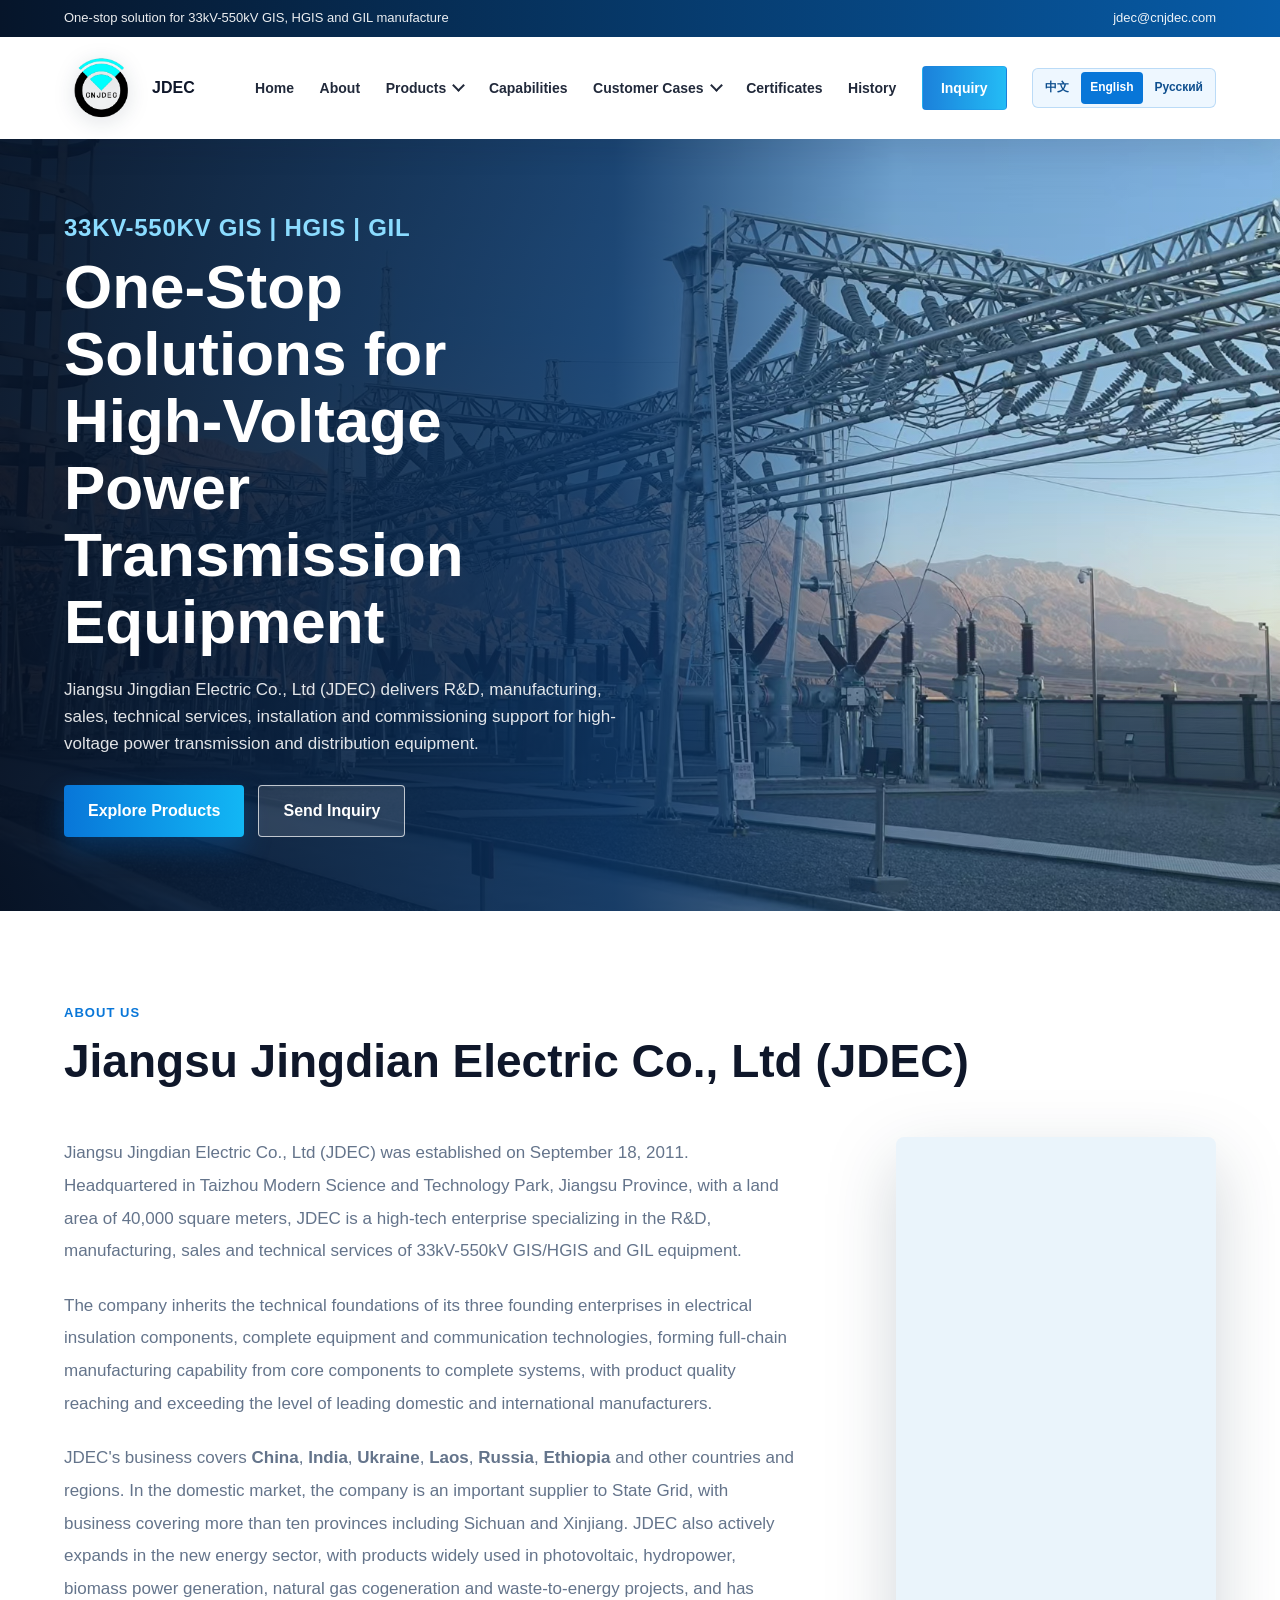
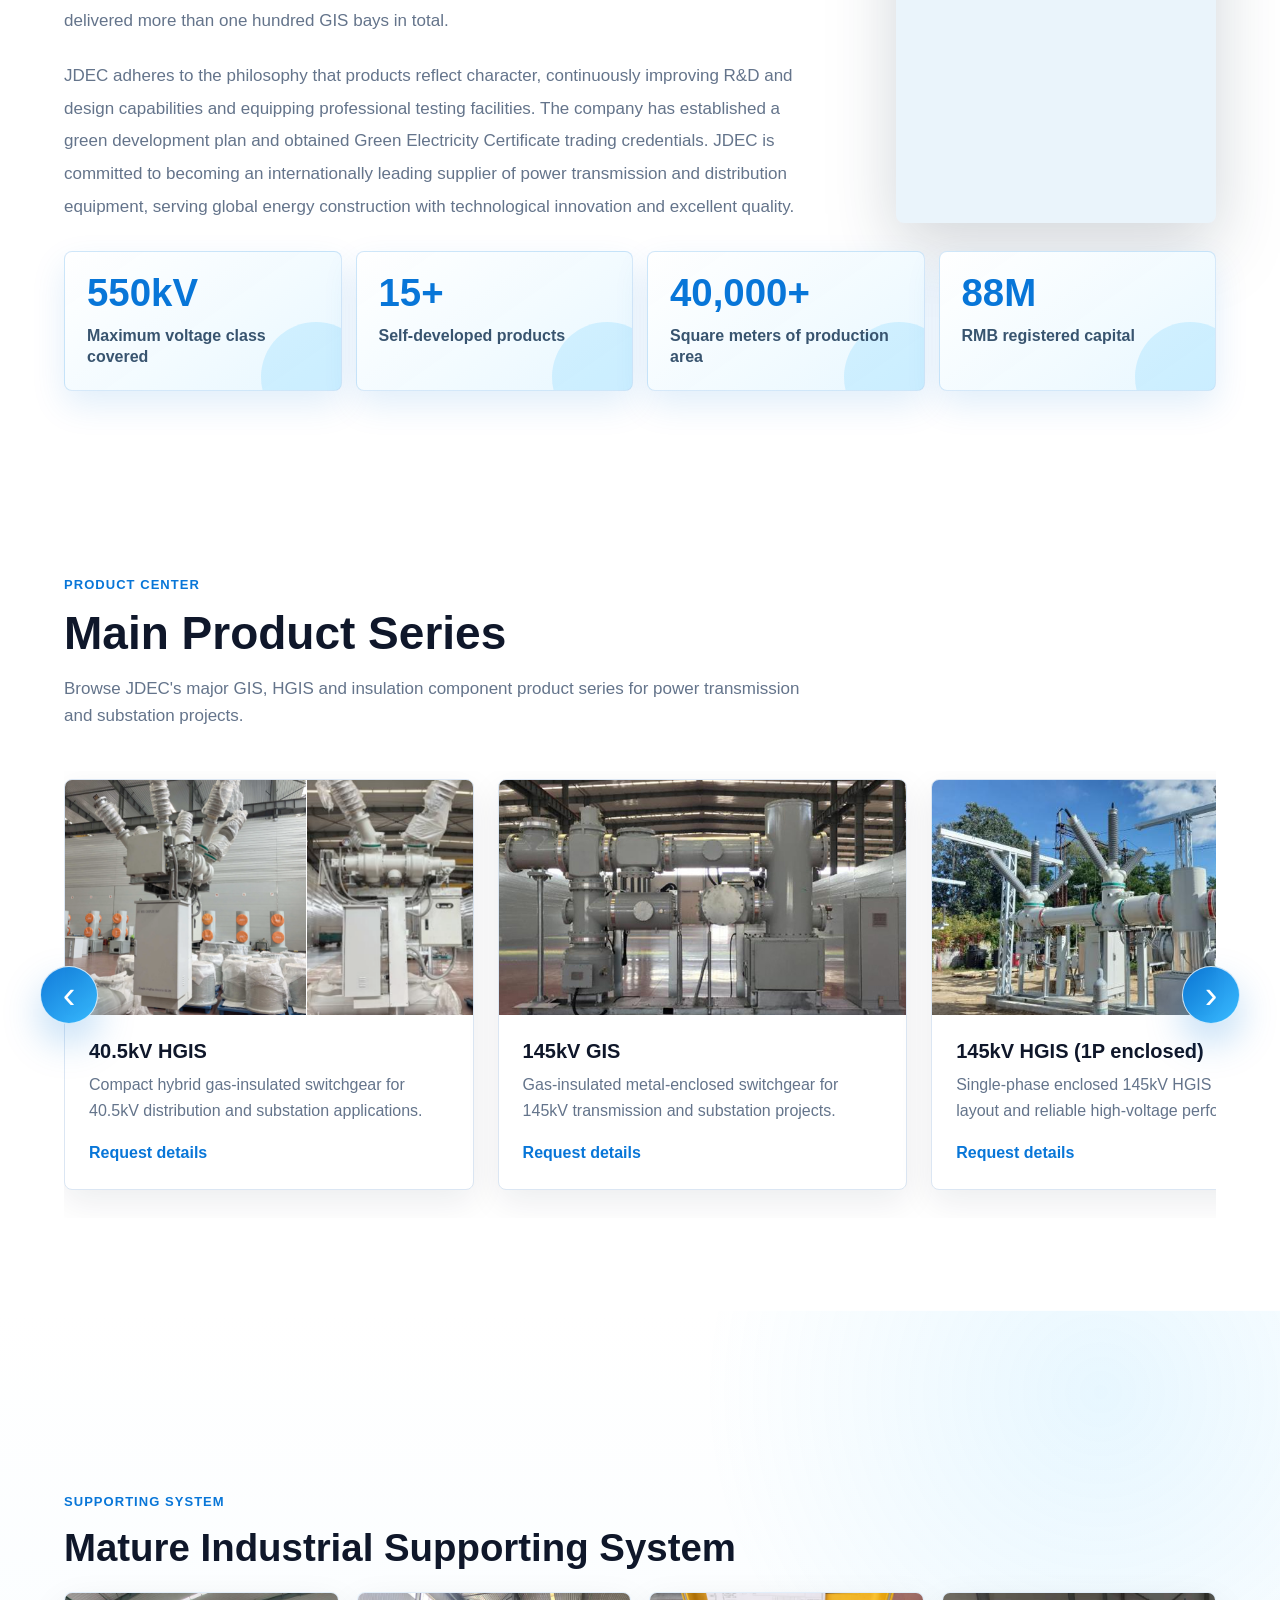
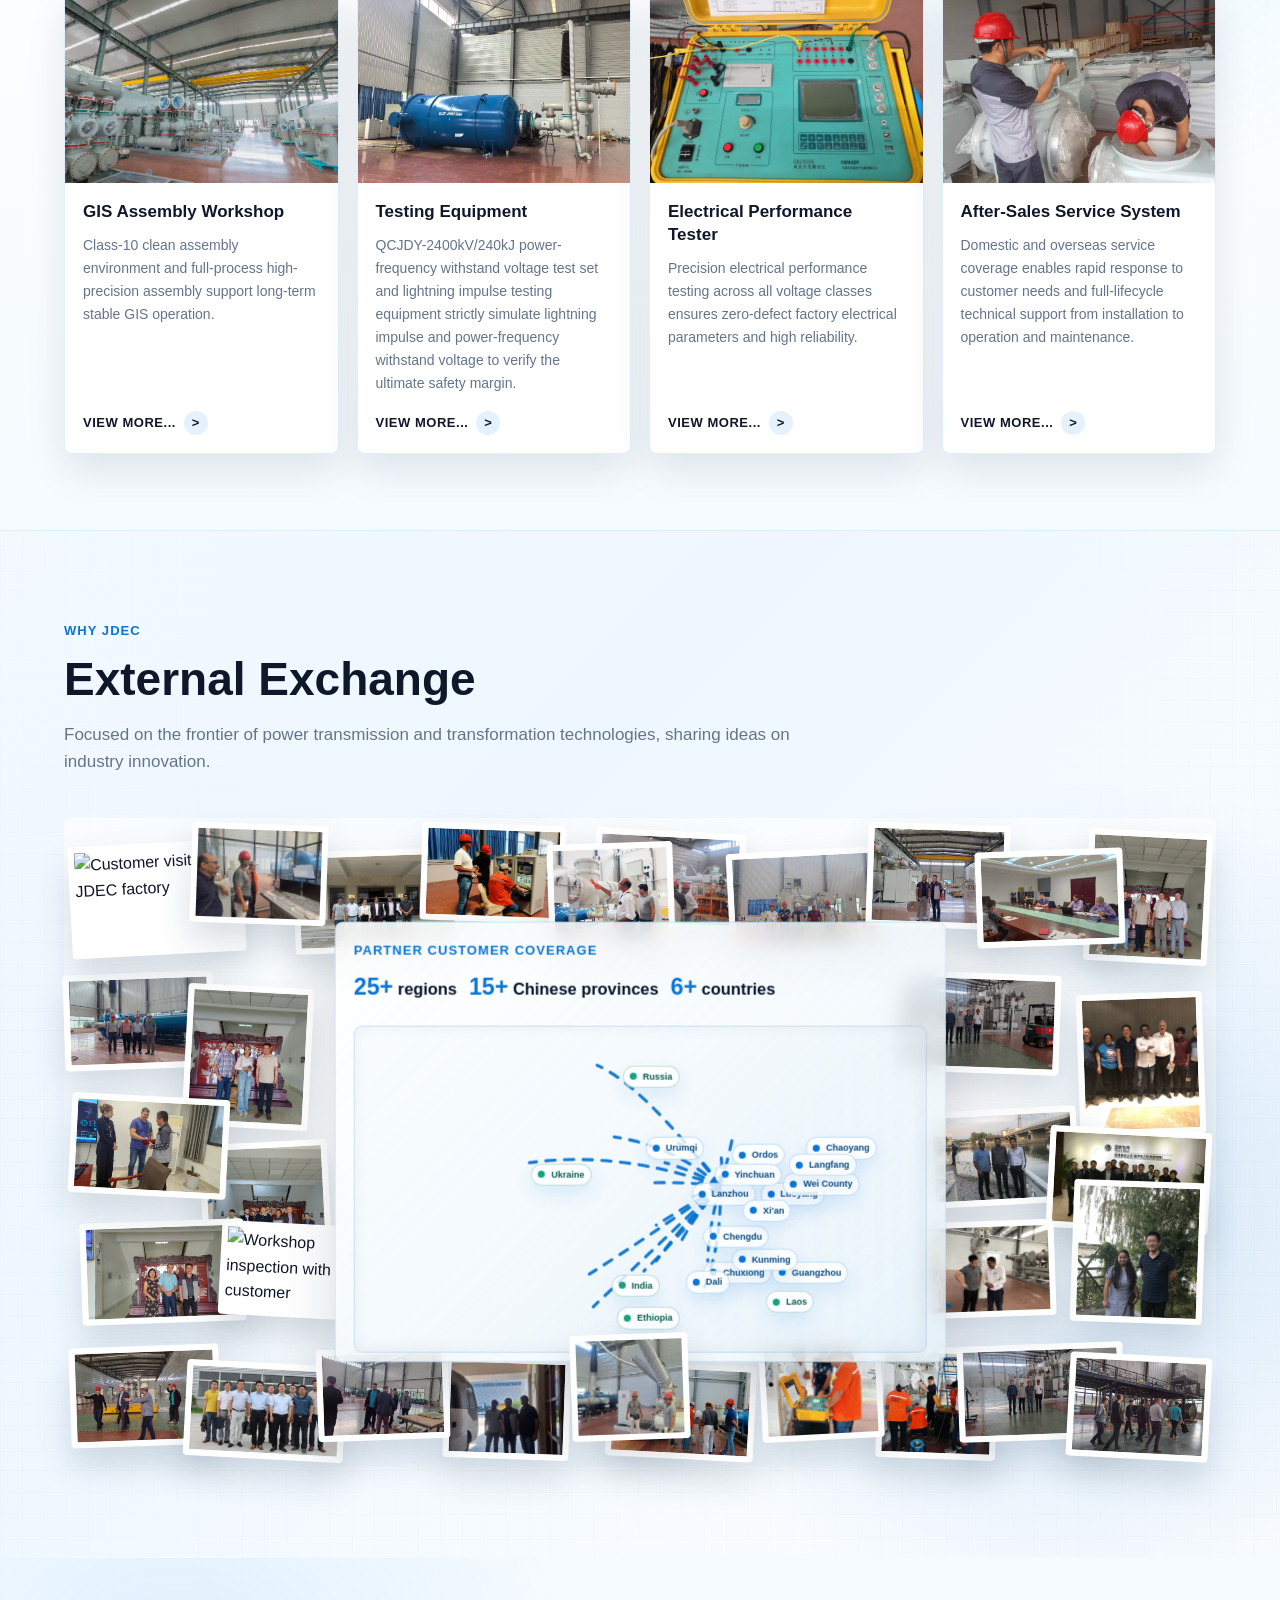
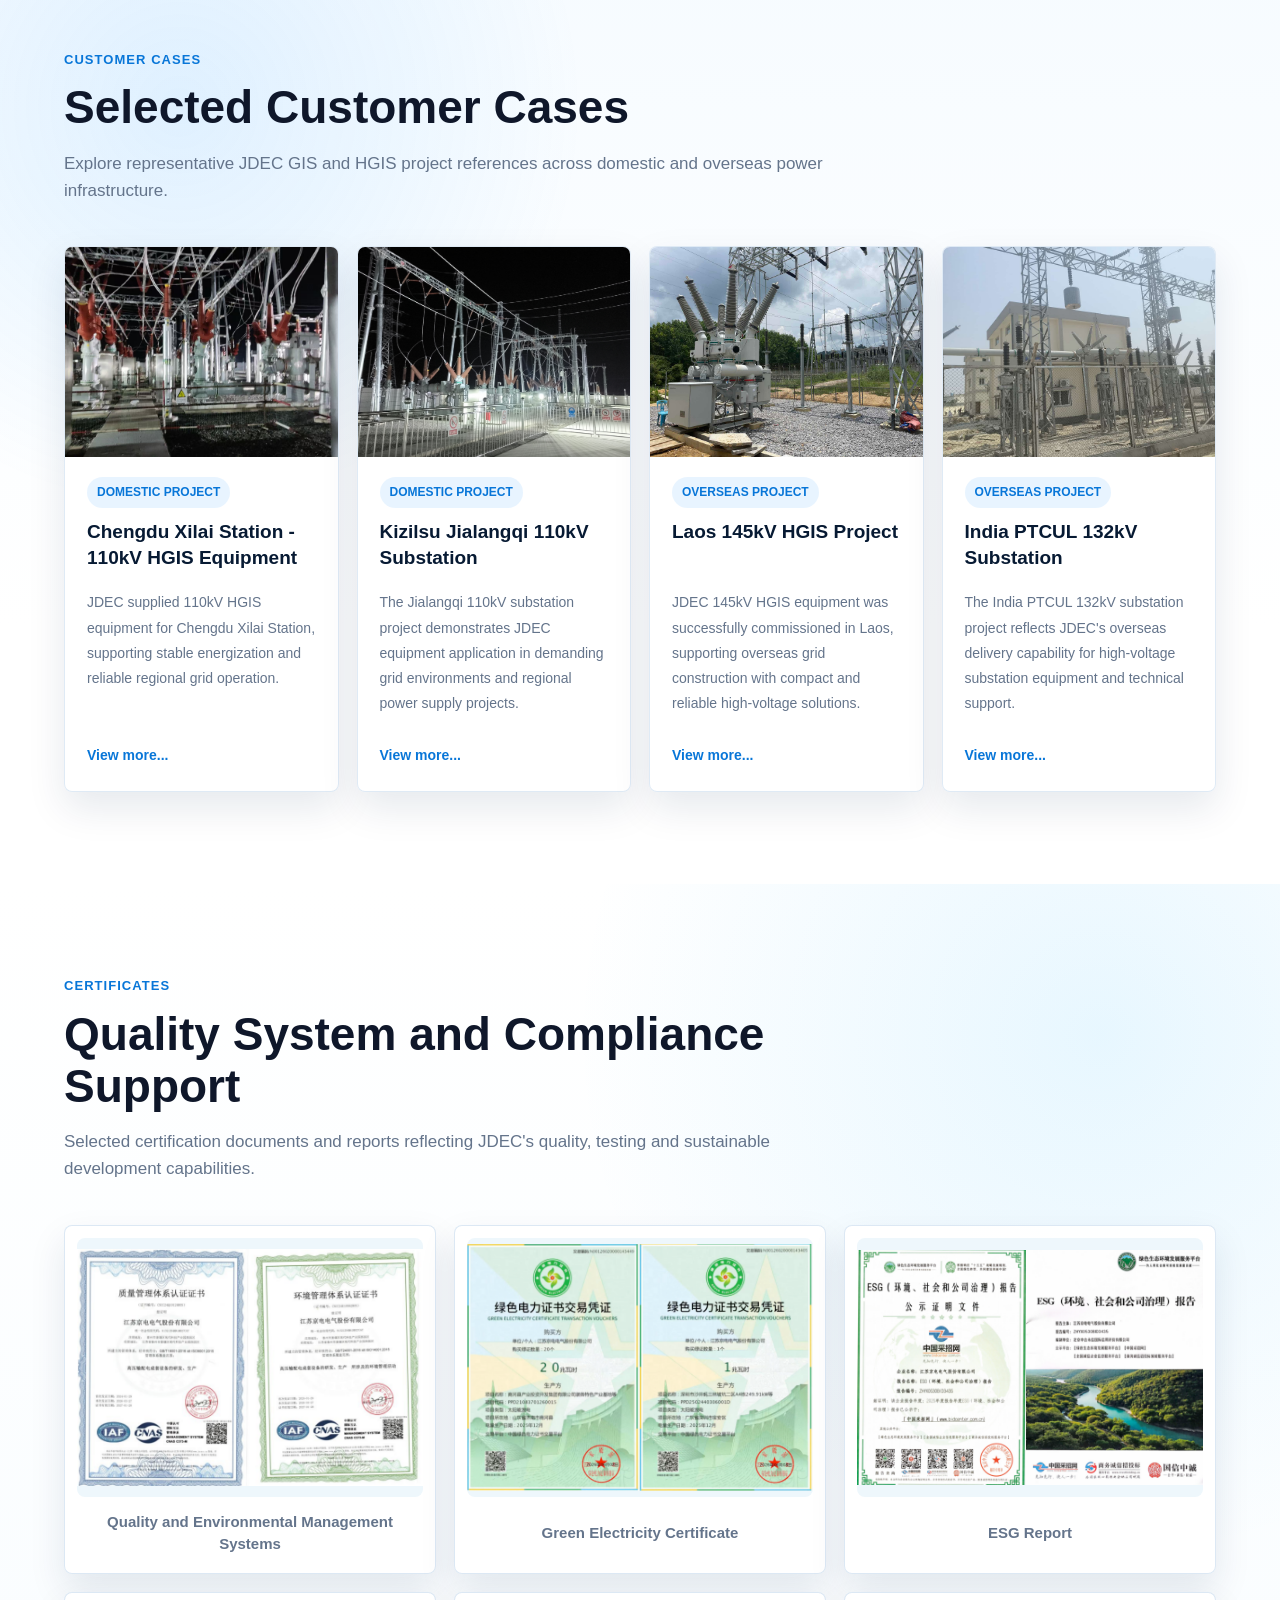
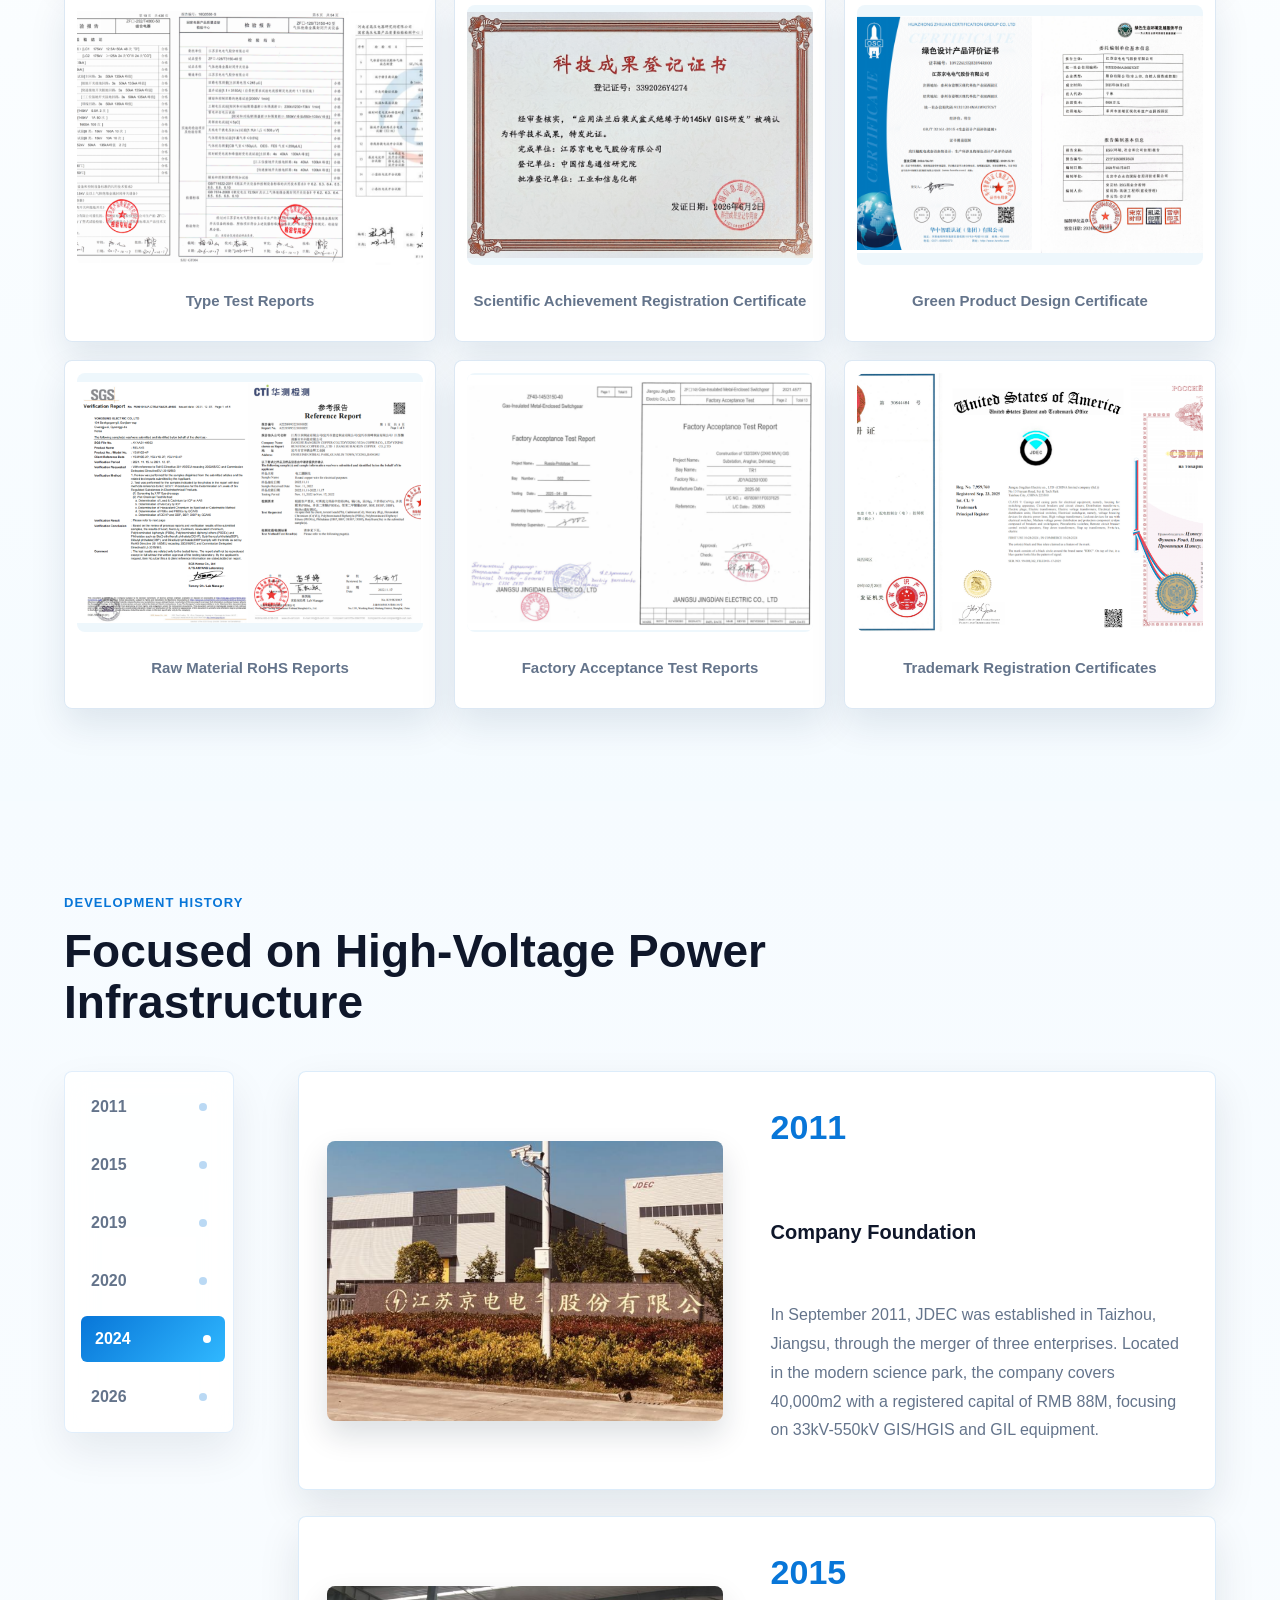
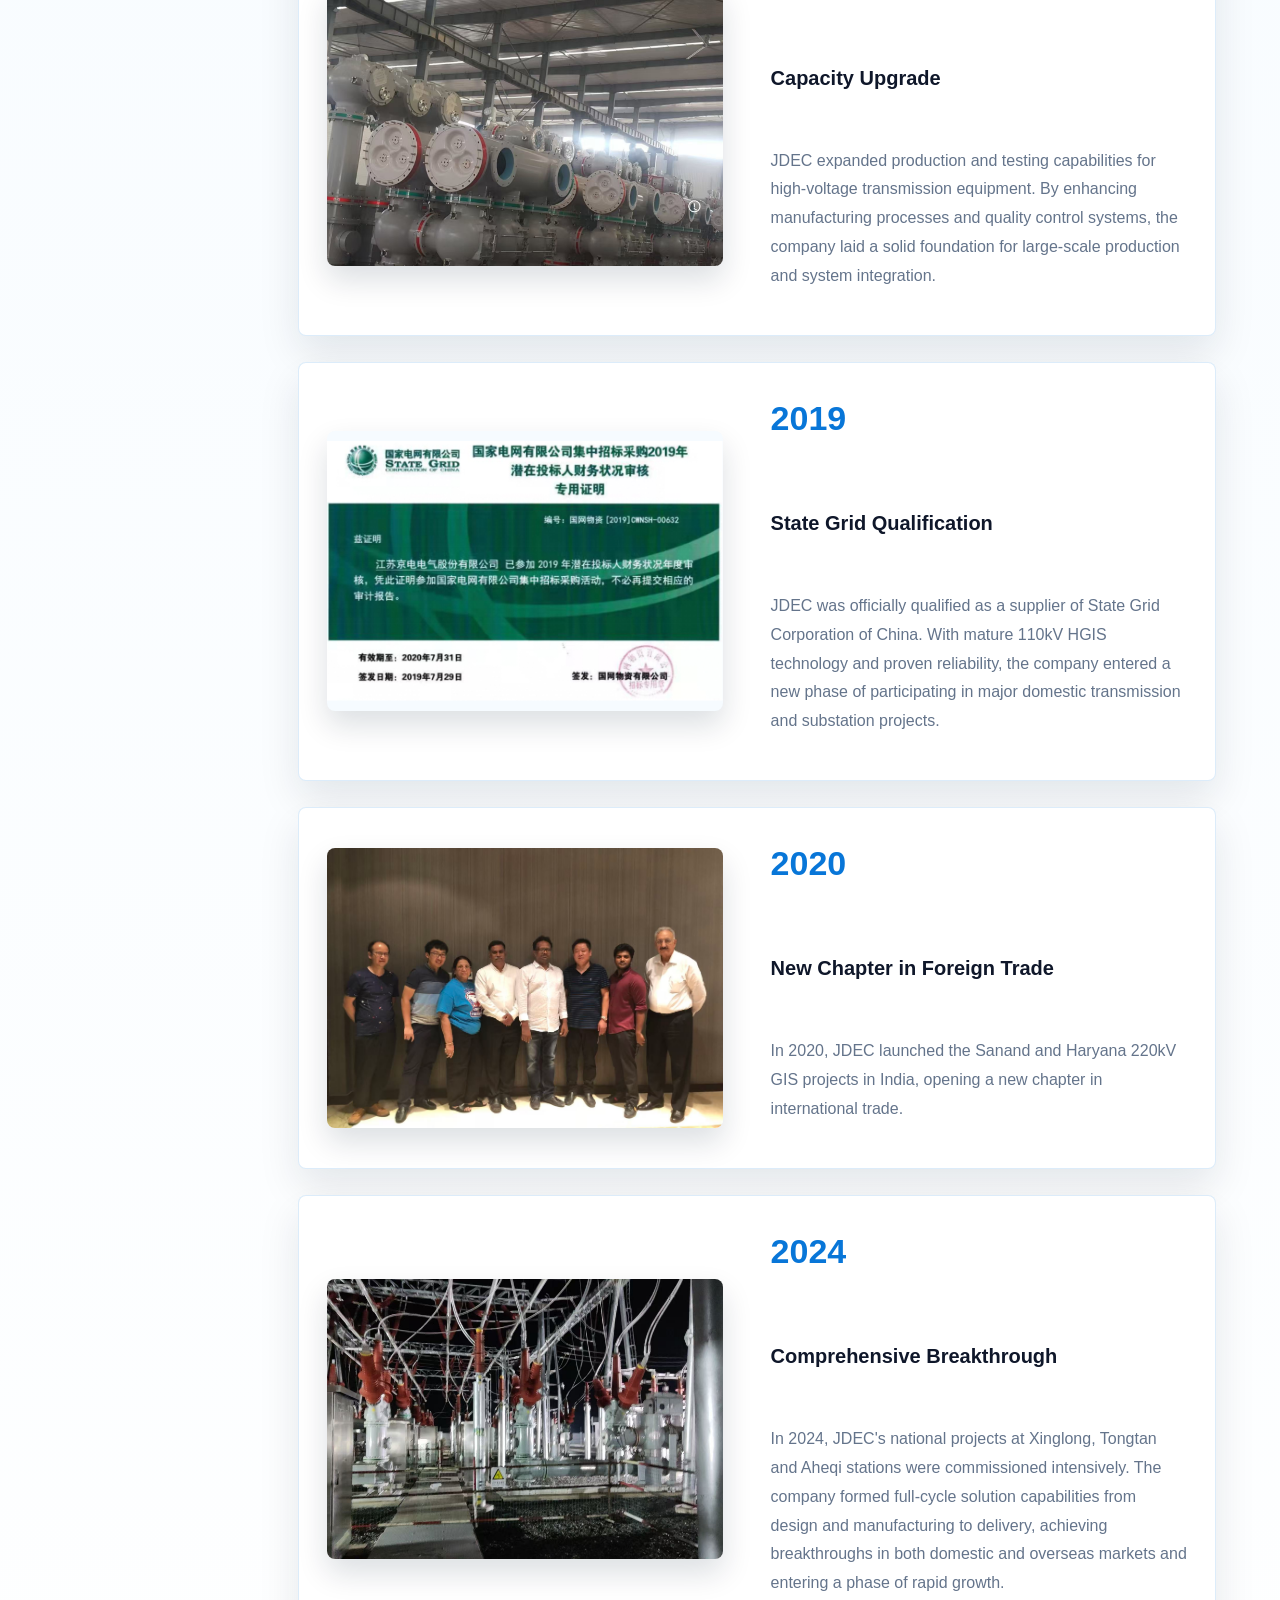
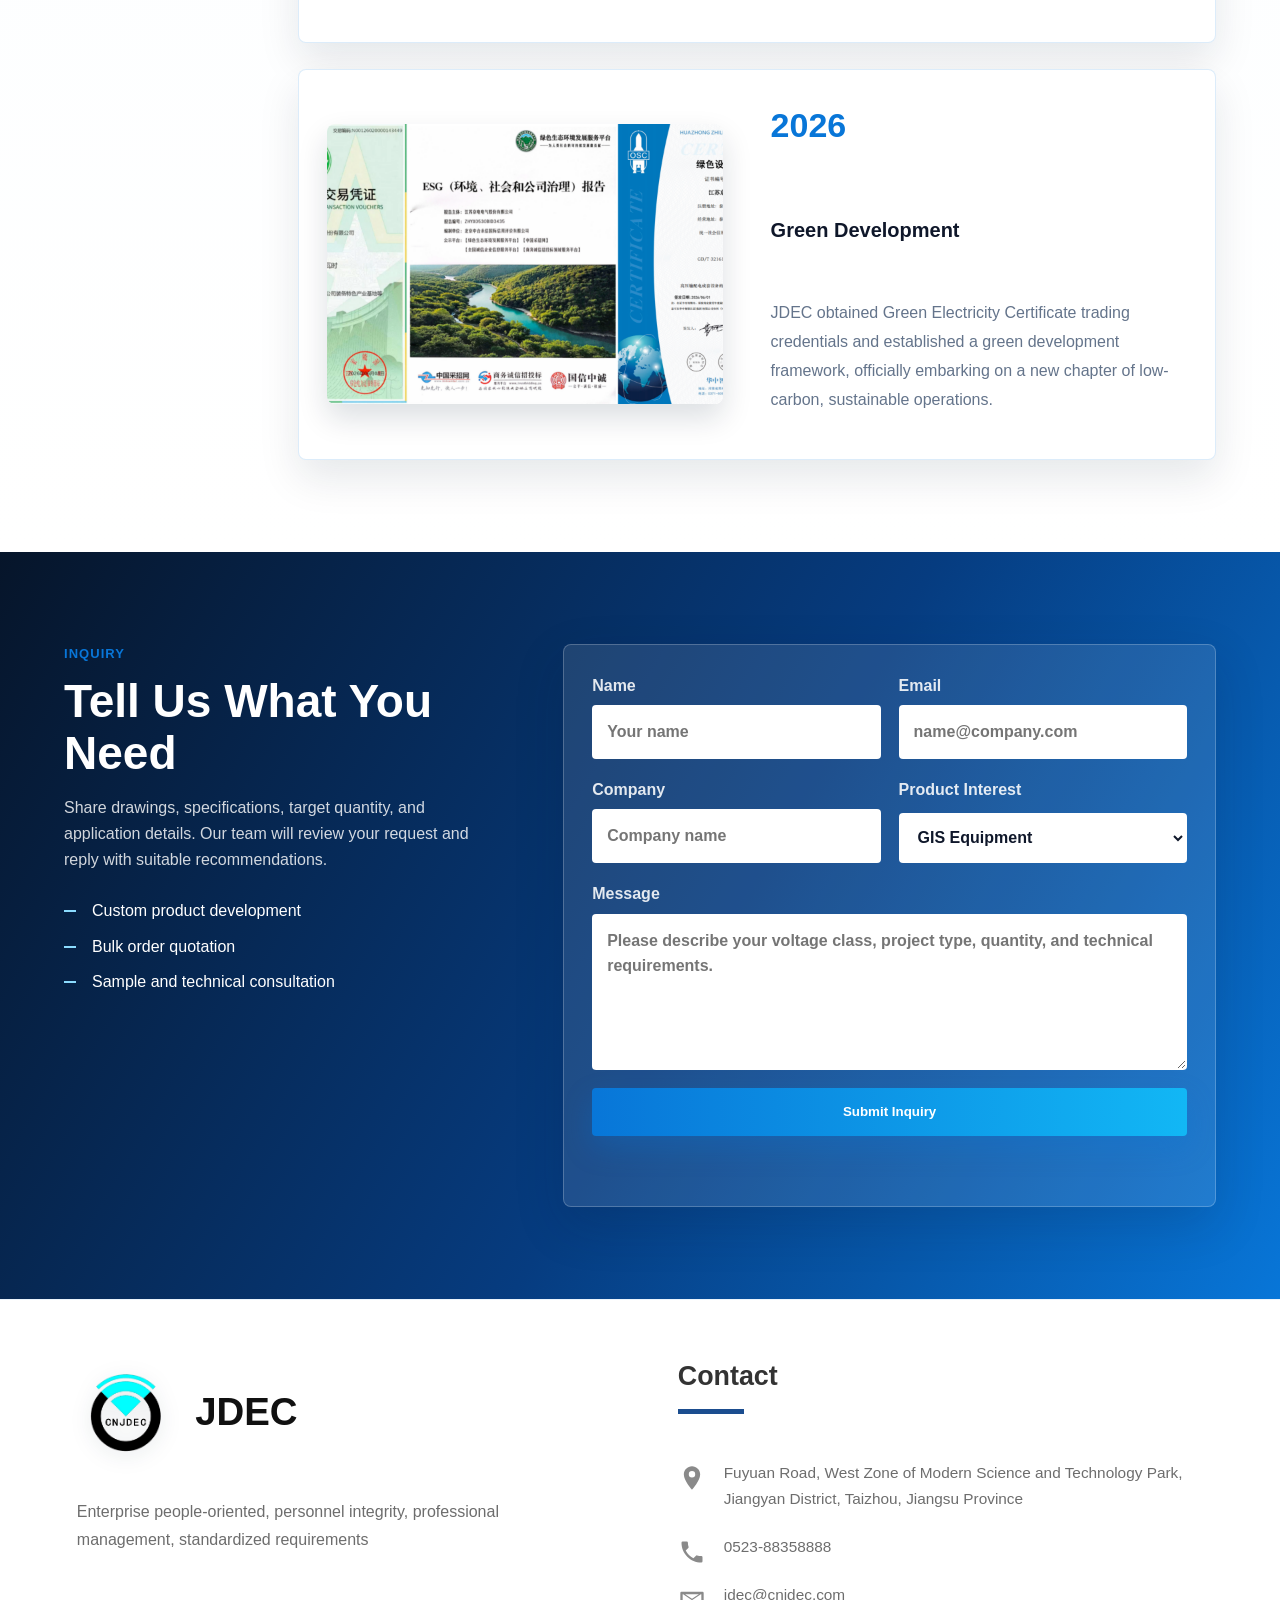
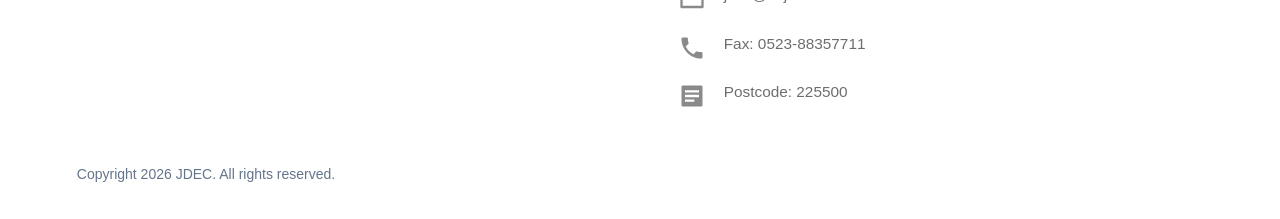
==== commit f9e5e02b: "Update JDEC website for GitHub Pages" ====
--- a/index.html
+++ b/index.html
@@ -19,7 +19,7 @@
       </div>
       <nav class="navbar" aria-label="Main navigation">
         <a class="brand" href="#home" aria-label="JDEC home">
-          <img class="brand-logo" src="./assets/jdec-logo.png" alt="JDEC logo" />
+          <img class="brand-logo" src="assets/jdec-logo.png" alt="JDEC logo" />
           <span>JDEC</span>
         </a>
         <div class="nav-actions">
@@ -120,8 +120,8 @@
               </p>
             </div>
             <figure class="about-image">
-              <img class="about-slide about-slide-one" src="./assets/about-panorama.png" alt="JDEC factory panorama" />
-              <img class="about-slide about-slide-two" src="./assets/about-factory-sign.png" alt="JDEC factory entrance and signage" />
+              <img class="about-slide about-slide-one" src="assets/about-panorama.png" alt="JDEC factory panorama" />
+              <img class="about-slide about-slide-two" src="assets/about-factory-sign.png" alt="JDEC factory entrance and signage" />
             </figure>
           </div>
         </div>
@@ -161,7 +161,7 @@
           <div class="product-grid">
             <article class="product-card">
               <img
-                src="./assets/products/40-5kv-hgis.png"
+                src="assets/products/40-5kv-hgis.png"
                 alt="40.5kV HGIS"
               />
               <div>
@@ -172,7 +172,7 @@
             </article>
             <article class="product-card">
               <img
-                src="./assets/products/145kv-gis.png"
+                src="assets/products/145kv-gis.png"
                 alt="145kV GIS"
               />
               <div>
@@ -183,7 +183,7 @@
             </article>
             <article class="product-card">
               <img
-                src="./assets/products/145kv-hgis-1p-enclosed.png"
+                src="assets/products/145kv-hgis-1p-enclosed.png"
                 alt="145kV HGIS 1P enclosed"
               />
               <div>
@@ -194,7 +194,7 @@
             </article>
             <article class="product-card">
               <img
-                src="./assets/products/145kv-hgis-3p-enclosed.png"
+                src="assets/products/145kv-hgis-3p-enclosed.png"
                 alt="145kV HGIS 3P enclosed"
               />
               <div>
@@ -205,7 +205,7 @@
             </article>
             <article class="product-card">
               <img
-                src="./assets/products/252kv-gis.png"
+                src="assets/products/252kv-gis.png"
                 alt="252kV GIS"
               />
               <div>
@@ -216,7 +216,7 @@
             </article>
             <article class="product-card" id="basin-insulator">
               <img
-                src="./assets/products/basin-insulator.jpg"
+                src="assets/products/basin-insulator.jpg"
                 alt="Basin insulator"
               />
               <div>
@@ -237,7 +237,7 @@
           </div>
           <div class="support-grid">
             <figure class="support-card">
-              <img src="./assets/support/gis-assembly-workshop.png" alt="GIS assembly workshop" />
+              <img src="assets/support/gis-assembly-workshop.png" alt="GIS assembly workshop" />
         <figcaption>
           <strong data-i18n="supportThreeTitle">GIS Assembly Workshop</strong>
           <span data-i18n="supportThreeText">Class-10 clean assembly environment and full-process high-precision assembly support long-term stable GIS operation.</span>
@@ -245,7 +245,7 @@
         </figcaption>
       </figure>
       <figure class="support-card">
-        <img src="./assets/support/test-equipment.jpg" alt="QCJDY-2400kV/240kJ power-frequency withstand voltage and lightning impulse testing equipment" />
+        <img src="assets/support/test-equipment.jpg" alt="QCJDY-2400kV/240kJ power-frequency withstand voltage and lightning impulse testing equipment" />
         <figcaption>
           <strong data-i18n="supportTwoTitle">Testing Equipment</strong>
           <span data-i18n="supportTwoText">QCJDY-2400kV/240kJ power-frequency withstand voltage test set and lightning impulse testing equipment strictly simulate lightning impulse and power-frequency withstand voltage to verify the ultimate safety margin.</span>
@@ -253,7 +253,7 @@
         </figcaption>
       </figure>
       <figure class="support-card">
-        <img src="./assets/support/performance-testing.jpg" alt="Electrical performance tester" />
+        <img src="assets/support/performance-testing.jpg" alt="Electrical performance tester" />
         <figcaption>
           <strong data-i18n="supportOneTitle">Electrical Performance Tester</strong>
           <span data-i18n="supportOneText">Precision electrical performance testing across all voltage classes ensures zero-defect factory electrical parameters and high reliability.</span>
@@ -261,7 +261,7 @@
         </figcaption>
       </figure>
       <figure class="support-card">
-        <img src="./assets/support/after-sales-system.jpg" alt="After-sales service system" />
+        <img src="assets/support/after-sales-system.jpg" alt="After-sales service system" />
         <figcaption>
           <strong data-i18n="supportFourTitle">After-Sales Service System</strong>
           <span data-i18n="supportFourText">Domestic and overseas service coverage enables rapid response and full-lifecycle technical support from installation to operation.</span>
@@ -276,38 +276,38 @@
           <p data-i18n="capIntro">Focused on the frontier of power transmission and transformation technologies, sharing ideas on industry innovation.</p>
         </div>
         <div class="visit-moodboard" aria-label="Customer visits and global coverage moodboard">
-          <img class="visit-photo" src="./assets/visits/visit-01.jpg" alt="Customer visit at JDEC factory" />
-          <img class="visit-photo" src="./assets/visits/visit-02.jpg" alt="Customer inspection in testing area" />
-          <img class="visit-photo" src="./assets/visits/visit-03.jpg" alt="Customer group visit at JDEC" />
-          <img class="visit-photo" src="./assets/visits/visit-04.jpg" alt="On-site equipment testing exchange" />
-          <img class="visit-photo" src="./assets/visits/visit-05.jpg" alt="Factory equipment inspection" />
-          <img class="visit-photo" src="./assets/visits/visit-06.jpg" alt="Customer technical exchange in workshop" />
-          <img class="visit-photo" src="./assets/visits/visit-07.jpg" alt="Customer acceptance photo in workshop" />
-          <img class="visit-photo" src="./assets/visits/visit-08.jpg" alt="Customer visit in JDEC workshop" />
-          <img class="visit-photo" src="./assets/visits/visit-09.jpg" alt="International customer meeting" />
-          <img class="visit-photo" src="./assets/visits/visit-10.jpg" alt="International customer visit" />
-          <img class="visit-photo" src="./assets/visits/visit-11.jpg" alt="Customer visit with equipment" />
-          <img class="visit-photo" src="./assets/visits/visit-12.jpg" alt="International customer photo" />
-          <img class="visit-photo" src="./assets/visits/visit-13.jpg" alt="Business exchange with customer" />
-          <img class="visit-photo" src="./assets/visits/visit-14.jpg" alt="International customer group photo" />
-          <img class="visit-photo" src="./assets/visits/visit-15.jpg" alt="Customer visit group photo" />
-          <img class="visit-photo" src="./assets/visits/visit-16.jpg" alt="Workshop inspection with customer" />
-          <img class="visit-photo" src="./assets/visits/visit-17.jpg" alt="Customer group photo in workshop" />
-          <img class="visit-photo" src="./assets/visits/visit-18.jpg" alt="Customer exchange group photo" />
-          <img class="visit-photo" src="./assets/visits/visit-19.jpg" alt="International customer project exchange" />
-          <img class="visit-photo" src="./assets/visits/visit-20.jpg" alt="Industry exchange group photo" />
-          <img class="visit-photo" src="./assets/visits/visit-21.jpg" alt="Technical exchange in workshop" />
-          <img class="visit-photo" src="./assets/visits/visit-22.jpg" alt="Customer visit outdoors" />
-          <img class="visit-photo" src="./assets/visits/visit-23.jpg" alt="Customer workshop tour" />
-          <img class="visit-photo" src="./assets/visits/visit-24.jpg" alt="Customer visit group photo outside factory" />
-          <img class="visit-photo" src="./assets/visits/visit-25.jpg" alt="Customer exchange in production area" />
-          <img class="visit-photo" src="./assets/visits/visit-26.jpg" alt="Customer arrival at JDEC factory" />
-          <img class="visit-photo" src="./assets/visits/visit-27.jpg" alt="Customer visit with high-voltage equipment" />
-          <img class="visit-photo" src="./assets/visits/visit-28.jpg" alt="Customer technical inspection in workshop" />
-          <img class="visit-photo" src="./assets/visits/visit-29.jpg" alt="On-site testing with customer" />
-          <img class="visit-photo" src="./assets/visits/visit-30.jpg" alt="Customer witness testing in workshop" />
-          <img class="visit-photo" src="./assets/visits/visit-31.jpg" alt="Customer group photo in production hall" />
-          <img class="visit-photo" src="./assets/visits/visit-32.jpg" alt="Customer factory tour" />
+          <img class="visit-photo" src="assets/visits/visit-01.jpg" alt="Customer visit at JDEC factory" />
+          <img class="visit-photo" src="assets/visits/visit-02.jpg" alt="Customer inspection in testing area" />
+          <img class="visit-photo" src="assets/visits/visit-03.jpg" alt="Customer group visit at JDEC" />
+          <img class="visit-photo" src="assets/visits/visit-04.jpg" alt="On-site equipment testing exchange" />
+          <img class="visit-photo" src="assets/visits/visit-05.jpg" alt="Factory equipment inspection" />
+          <img class="visit-photo" src="assets/visits/visit-06.jpg" alt="Customer technical exchange in workshop" />
+          <img class="visit-photo" src="assets/visits/visit-07.jpg" alt="Customer acceptance photo in workshop" />
+          <img class="visit-photo" src="assets/visits/visit-08.jpg" alt="Customer visit in JDEC workshop" />
+          <img class="visit-photo" src="assets/visits/visit-09.jpg" alt="International customer meeting" />
+          <img class="visit-photo" src="assets/visits/visit-10.jpg" alt="International customer visit" />
+          <img class="visit-photo" src="assets/visits/visit-11.jpg" alt="Customer visit with equipment" />
+          <img class="visit-photo" src="assets/visits/visit-12.jpg" alt="International customer photo" />
+          <img class="visit-photo" src="assets/visits/visit-13.jpg" alt="Business exchange with customer" />
+          <img class="visit-photo" src="assets/visits/visit-14.jpg" alt="International customer group photo" />
+          <img class="visit-photo" src="assets/visits/visit-15.jpg" alt="Customer visit group photo" />
+          <img class="visit-photo" src="assets/visits/visit-16.jpg" alt="Workshop inspection with customer" />
+          <img class="visit-photo" src="assets/visits/visit-17.jpg" alt="Customer group photo in workshop" />
+          <img class="visit-photo" src="assets/visits/visit-18.jpg" alt="Customer exchange group photo" />
+          <img class="visit-photo" src="assets/visits/visit-19.jpg" alt="International customer project exchange" />
+          <img class="visit-photo" src="assets/visits/visit-20.jpg" alt="Industry exchange group photo" />
+          <img class="visit-photo" src="assets/visits/visit-21.jpg" alt="Technical exchange in workshop" />
+          <img class="visit-photo" src="assets/visits/visit-22.jpg" alt="Customer visit outdoors" />
+          <img class="visit-photo" src="assets/visits/visit-23.jpg" alt="Customer workshop tour" />
+          <img class="visit-photo" src="assets/visits/visit-24.jpg" alt="Customer visit group photo outside factory" />
+          <img class="visit-photo" src="assets/visits/visit-25.jpg" alt="Customer exchange in production area" />
+          <img class="visit-photo" src="assets/visits/visit-26.jpg" alt="Customer arrival at JDEC factory" />
+          <img class="visit-photo" src="assets/visits/visit-27.jpg" alt="Customer visit with high-voltage equipment" />
+          <img class="visit-photo" src="assets/visits/visit-28.jpg" alt="Customer technical inspection in workshop" />
+          <img class="visit-photo" src="assets/visits/visit-29.jpg" alt="On-site testing with customer" />
+          <img class="visit-photo" src="assets/visits/visit-30.jpg" alt="Customer witness testing in workshop" />
+          <img class="visit-photo" src="assets/visits/visit-31.jpg" alt="Customer group photo in production hall" />
+          <img class="visit-photo" src="assets/visits/visit-32.jpg" alt="Customer factory tour" />
           <div class="coverage-map moodboard-map" aria-label="Customer coverage in China and overseas markets">
             <div class="map-copy">
               <p class="eyebrow map-eyebrow" data-i18n="coverageEyebrow">Partner Customer Coverage</p>
@@ -377,7 +377,7 @@
         </div>
         <div class="case-card-grid">
           <article class="case-card">
-            <img src="./assets/cases/featured/chengdu-xilai-9sets-110kv-hgis.jpg" alt="Chengdu Xilai station 110kV HGIS equipment" />
+            <img src="assets/cases/featured/chengdu-xilai-9sets-110kv-hgis.jpg" alt="Chengdu Xilai station 110kV HGIS equipment" />
             <div class="case-card-body">
               <span class="case-tag" data-i18n="caseOneMeta">Domestic Project</span>
               <h3 data-i18n="caseOneTitle">Chengdu Xilai Station - 110kV HGIS Equipment</h3>
@@ -389,7 +389,7 @@
             </div>
           </article>
           <article class="case-card">
-            <img src="./assets/cases/featured/kezhou-jialangqi-110kv.jpg" alt="Kizilsu Jialangqi 110kV substation" />
+            <img src="assets/cases/featured/kezhou-jialangqi-110kv.jpg" alt="Kizilsu Jialangqi 110kV substation" />
             <div class="case-card-body">
               <span class="case-tag" data-i18n="caseTwoMeta">Domestic Project</span>
               <h3 data-i18n="caseTwoTitle">Kizilsu Jialangqi 110kV Substation</h3>
@@ -401,7 +401,7 @@
             </div>
           </article>
           <article class="case-card">
-            <img src="./assets/cases/featured/laos-145kv-hgis.jpg" alt="Laos 145kV HGIS project" />
+            <img src="assets/cases/featured/laos-145kv-hgis.jpg" alt="Laos 145kV HGIS project" />
             <div class="case-card-body">
               <span class="case-tag" data-i18n="caseThreeMeta">Overseas Project</span>
               <h3 data-i18n="caseThreeTitle">Laos 145kV HGIS Project</h3>
@@ -413,7 +413,7 @@
             </div>
           </article>
           <article class="case-card">
-            <img src="./assets/cases/featured/india-ptcul-132kv-substation.jpg" alt="India PTCUL 132kV substation" />
+            <img src="assets/cases/featured/india-ptcul-132kv-substation.jpg" alt="India PTCUL 132kV substation" />
             <div class="case-card-body">
               <span class="case-tag" data-i18n="caseFourMeta">Overseas Project</span>
               <h3 data-i18n="caseFourTitle">India PTCUL 132kV Substation</h3>
@@ -434,65 +434,65 @@
           <p data-i18n="certIntro">Selected certification documents and reports reflecting JDEC's quality, testing and sustainable development capabilities.</p>
         </div>
         <div class="certificate-grid">
-          <button class="certificate-card" type="button" data-certificate="./assets/certificates/quality-environment-management.png" data-certificate-title="certQualityTitle">
-            <span class="certificate-media">
-              <img src="./assets/certificates/quality-environment-management.png" alt="Quality and environmental management system certificates" />
+          <button class="certificate-card" type="button" data-certificate="assets/certificates/quality-environment-management.png" data-certificate-title="certQualityTitle">
+            <span class="certificate-media">
+              <img src="assets/certificates/quality-environment-management.png" alt="Quality and environmental management system certificates" />
               <span class="certificate-overlay" data-i18n="viewCertificate">View Certificate</span>
             </span>
             <span class="certificate-title" data-i18n="certQualityTitle">Quality and Environmental Management Systems</span>
           </button>
-          <button class="certificate-card" type="button" data-certificate="./assets/certificates/green-electricity-certificate.png" data-certificate-title="certGreenTitle">
-            <span class="certificate-media">
-              <img src="./assets/certificates/green-electricity-certificate.png" alt="Green electricity certificate transaction vouchers" />
+          <button class="certificate-card" type="button" data-certificate="assets/certificates/green-electricity-certificate.png" data-certificate-title="certGreenTitle">
+            <span class="certificate-media">
+              <img src="assets/certificates/green-electricity-certificate.png" alt="Green electricity certificate transaction vouchers" />
               <span class="certificate-overlay" data-i18n="viewCertificate">View Certificate</span>
             </span>
             <span class="certificate-title" data-i18n="certGreenTitle">Green Electricity Certificate</span>
           </button>
-          <button class="certificate-card" type="button" data-certificate="./assets/certificates/esg-report.png" data-certificate-title="certEsgTitle">
-            <span class="certificate-media">
-              <img src="./assets/certificates/esg-report.png" alt="ESG report filing certificate and report cover" />
+          <button class="certificate-card" type="button" data-certificate="assets/certificates/esg-report.png" data-certificate-title="certEsgTitle">
+            <span class="certificate-media">
+              <img src="assets/certificates/esg-report.png" alt="ESG report filing certificate and report cover" />
               <span class="certificate-overlay" data-i18n="viewCertificate">View Certificate</span>
             </span>
             <span class="certificate-title" data-i18n="certEsgTitle">ESG Report</span>
           </button>
-          <button class="certificate-card certificate-card-crop certificate-card-type-test" type="button" data-certificate="./assets/certificates/type-test-report.png" data-certificate-title="certTestTitle">
-            <span class="certificate-media">
-              <img src="./assets/certificates/type-test-report.png" alt="Type test reports" />
+          <button class="certificate-card certificate-card-crop certificate-card-type-test" type="button" data-certificate="assets/certificates/type-test-report.png" data-certificate-title="certTestTitle">
+            <span class="certificate-media">
+              <img src="assets/certificates/type-test-report.png" alt="Type test reports" />
               <span class="certificate-overlay" data-i18n="viewCertificate">View Certificate</span>
             </span>
             <span class="certificate-title" data-i18n="certTestTitle">Type Test Reports</span>
           </button>
-          <button class="certificate-card" type="button" data-certificate="./assets/certificates/scientific-achievement-registration.png" data-certificate-title="certAchievementTitle">
-            <span class="certificate-media">
-              <img src="./assets/certificates/scientific-achievement-registration.png" alt="Scientific achievement registration certificate" />
+          <button class="certificate-card" type="button" data-certificate="assets/certificates/scientific-achievement-registration.png" data-certificate-title="certAchievementTitle">
+            <span class="certificate-media">
+              <img src="assets/certificates/scientific-achievement-registration.png" alt="Scientific achievement registration certificate" />
               <span class="certificate-overlay" data-i18n="viewCertificate">View Certificate</span>
             </span>
             <span class="certificate-title" data-i18n="certAchievementTitle">Scientific Achievement Registration Certificate</span>
           </button>
-          <button class="certificate-card" type="button" data-certificate="./assets/certificates/green-product-design-certificate.png" data-certificate-title="certGreenDesignTitle">
-            <span class="certificate-media">
-              <img src="./assets/certificates/green-product-design-certificate.png" alt="Green product design certificate" />
+          <button class="certificate-card" type="button" data-certificate="assets/certificates/green-product-design-certificate.png" data-certificate-title="certGreenDesignTitle">
+            <span class="certificate-media">
+              <img src="assets/certificates/green-product-design-certificate.png" alt="Green product design certificate" />
               <span class="certificate-overlay" data-i18n="viewCertificate">View Certificate</span>
             </span>
             <span class="certificate-title" data-i18n="certGreenDesignTitle">Green Product Design Certificate</span>
           </button>
-          <button class="certificate-card" type="button" data-certificate="./assets/certificates/raw-material-rohs-report.png" data-certificate-title="certRohsReportTitle">
-            <span class="certificate-media">
-              <img src="./assets/certificates/raw-material-rohs-report.png" alt="Raw material RoHS reports" />
+          <button class="certificate-card" type="button" data-certificate="assets/certificates/raw-material-rohs-report.png" data-certificate-title="certRohsReportTitle">
+            <span class="certificate-media">
+              <img src="assets/certificates/raw-material-rohs-report.png" alt="Raw material RoHS reports" />
               <span class="certificate-overlay" data-i18n="viewCertificate">View Certificate</span>
             </span>
             <span class="certificate-title" data-i18n="certRohsReportTitle">Raw Material RoHS Reports</span>
           </button>
-          <button class="certificate-card" type="button" data-certificate="./assets/certificates/factory-acceptance-test-report.png" data-certificate-title="certFactoryTestTitle">
-            <span class="certificate-media">
-              <img src="./assets/certificates/factory-acceptance-test-report.png" alt="Factory acceptance test reports" />
+          <button class="certificate-card" type="button" data-certificate="assets/certificates/factory-acceptance-test-report.png" data-certificate-title="certFactoryTestTitle">
+            <span class="certificate-media">
+              <img src="assets/certificates/factory-acceptance-test-report.png" alt="Factory acceptance test reports" />
               <span class="certificate-overlay" data-i18n="viewCertificate">View Certificate</span>
             </span>
             <span class="certificate-title" data-i18n="certFactoryTestTitle">Factory Acceptance Test Reports</span>
           </button>
-          <button class="certificate-card certificate-card-crop certificate-card-trademark" type="button" data-certificate="./assets/certificates/trademark-registration-certificate.png" data-certificate-title="certTrademarkTitle">
-            <span class="certificate-media">
-              <img src="./assets/certificates/trademark-registration-certificate.png" alt="JDEC trademark registration certificates" />
+          <button class="certificate-card certificate-card-crop certificate-card-trademark" type="button" data-certificate="assets/certificates/trademark-registration-certificate.png" data-certificate-title="certTrademarkTitle">
+            <span class="certificate-media">
+              <img src="assets/certificates/trademark-registration-certificate.png" alt="JDEC trademark registration certificates" />
               <span class="certificate-overlay" data-i18n="viewCertificate">View Certificate</span>
             </span>
             <span class="certificate-title" data-i18n="certTrademarkTitle">Trademark Registration Certificates</span>
@@ -516,37 +516,37 @@
           </nav>
           <div class="history-detail-list">
           <article id="history-2011" class="history-card">
-            <img class="timeline-media" src="./assets/history/history-2011-foundation.png" alt="JDEC factory and company entrance" />
+            <img class="timeline-media" src="assets/history/history-2011-foundation.png" alt="JDEC factory and company entrance" />
             <time>2011</time>
             <h3 data-i18n="historyOneTitle">Company Foundation</h3>
             <p data-i18n="historyOneText">In September 2011, JDEC was established in Taizhou, Jiangsu, through the merger of three enterprises.</p>
           </article>
           <article id="history-2015" class="history-card">
-            <img class="timeline-media" src="./assets/history/history-2015-capacity.jpg" alt="JDEC GIS equipment manufacturing upgrade" />
+            <img class="timeline-media" src="assets/history/history-2015-capacity.jpg" alt="JDEC GIS equipment manufacturing upgrade" />
             <time>2015</time>
             <h3 data-i18n="historyTwoTitle">Capacity Upgrade</h3>
             <p data-i18n="historyTwoText">JDEC expanded production and testing capabilities for high-voltage transmission equipment.</p>
           </article>
           <article id="history-2019" class="history-card">
-            <img class="timeline-media contain" src="./assets/history/history-2019-state-grid.png" alt="State Grid supplier qualification certificate" />
+            <img class="timeline-media contain" src="assets/history/history-2019-state-grid.png" alt="State Grid supplier qualification certificate" />
             <time>2019</time>
             <h3 data-i18n="historyThreeTitle">State Grid Qualification</h3>
             <p data-i18n="historyThreeText">JDEC was officially qualified as a supplier of State Grid Corporation of China.</p>
           </article>
           <article id="history-2020" class="history-card">
-            <img class="timeline-media" src="./assets/history/history-2020-foreign-trade.jpg" alt="JDEC India foreign trade project cooperation" />
+            <img class="timeline-media" src="assets/history/history-2020-foreign-trade.jpg" alt="JDEC India foreign trade project cooperation" />
             <time>2020</time>
             <h3 data-i18n="historyFourTitle">New Chapter in Foreign Trade</h3>
             <p data-i18n="historyFourText">JDEC launched the Sanand and Haryana 220kV GIS projects in India, opening a new chapter in international trade.</p>
           </article>
           <article id="history-2024" class="history-card">
-            <img class="timeline-media" src="./assets/history/history-2024-breakthrough.jpg" alt="JDEC State Grid project site" />
+            <img class="timeline-media" src="assets/history/history-2024-breakthrough.jpg" alt="JDEC State Grid project site" />
             <time>2024</time>
             <h3 data-i18n="historyFiveTitle">Comprehensive Breakthrough</h3>
             <p data-i18n="historyFiveText">JDEC's national projects at Xinglong, Tongtan and Aheqi stations were commissioned intensively.</p>
           </article>
           <article id="history-2026" class="history-card">
-            <img class="timeline-media" src="./assets/history/history-2026-green.png" alt="JDEC green development certificates" />
+            <img class="timeline-media" src="assets/history/history-2026-green.png" alt="JDEC green development certificates" />
             <time>2026</time>
             <h3 data-i18n="historySixTitle">Green Development</h3>
             <p data-i18n="historySixText">JDEC obtained Green Electricity Certificate trading credentials and established a green development framework.</p>
@@ -605,7 +605,7 @@
     <footer class="footer">
       <div class="footer-brand-block">
         <a class="footer-brand" href="#home">
-          <img class="brand-logo" src="./assets/jdec-logo.png" alt="JDEC logo" />
+          <img class="brand-logo" src="assets/jdec-logo.png" alt="JDEC logo" />
           <span>JDEC</span>
         </a>
         <p data-i18n="footerTagline">Enterprise people-oriented, personnel integrity, professional management, standardized requirements</p>
--- a/styles.css
+++ b/styles.css
@@ -319,7 +319,7 @@
 }
 
 .hero-media {
-  background-image: url("./assets/hero-aheqi.jpg");
+  background-image: url("assets/hero-aheqi.jpg");
   background-repeat: no-repeat;
   background-size: cover;
   background-position: center;
@@ -1698,7 +1698,7 @@
   color: var(--white);
   background:
     linear-gradient(120deg, rgba(5, 22, 48, 0.94), rgba(8, 118, 216, 0.82)),
-    url("./assets/cases/domestic/luzhou-xinglong-01.jpg") center / cover;
+    url("assets/cases/domestic/luzhou-xinglong-01.jpg") center / cover;
 }
 
 .cases-page-hero h1 {
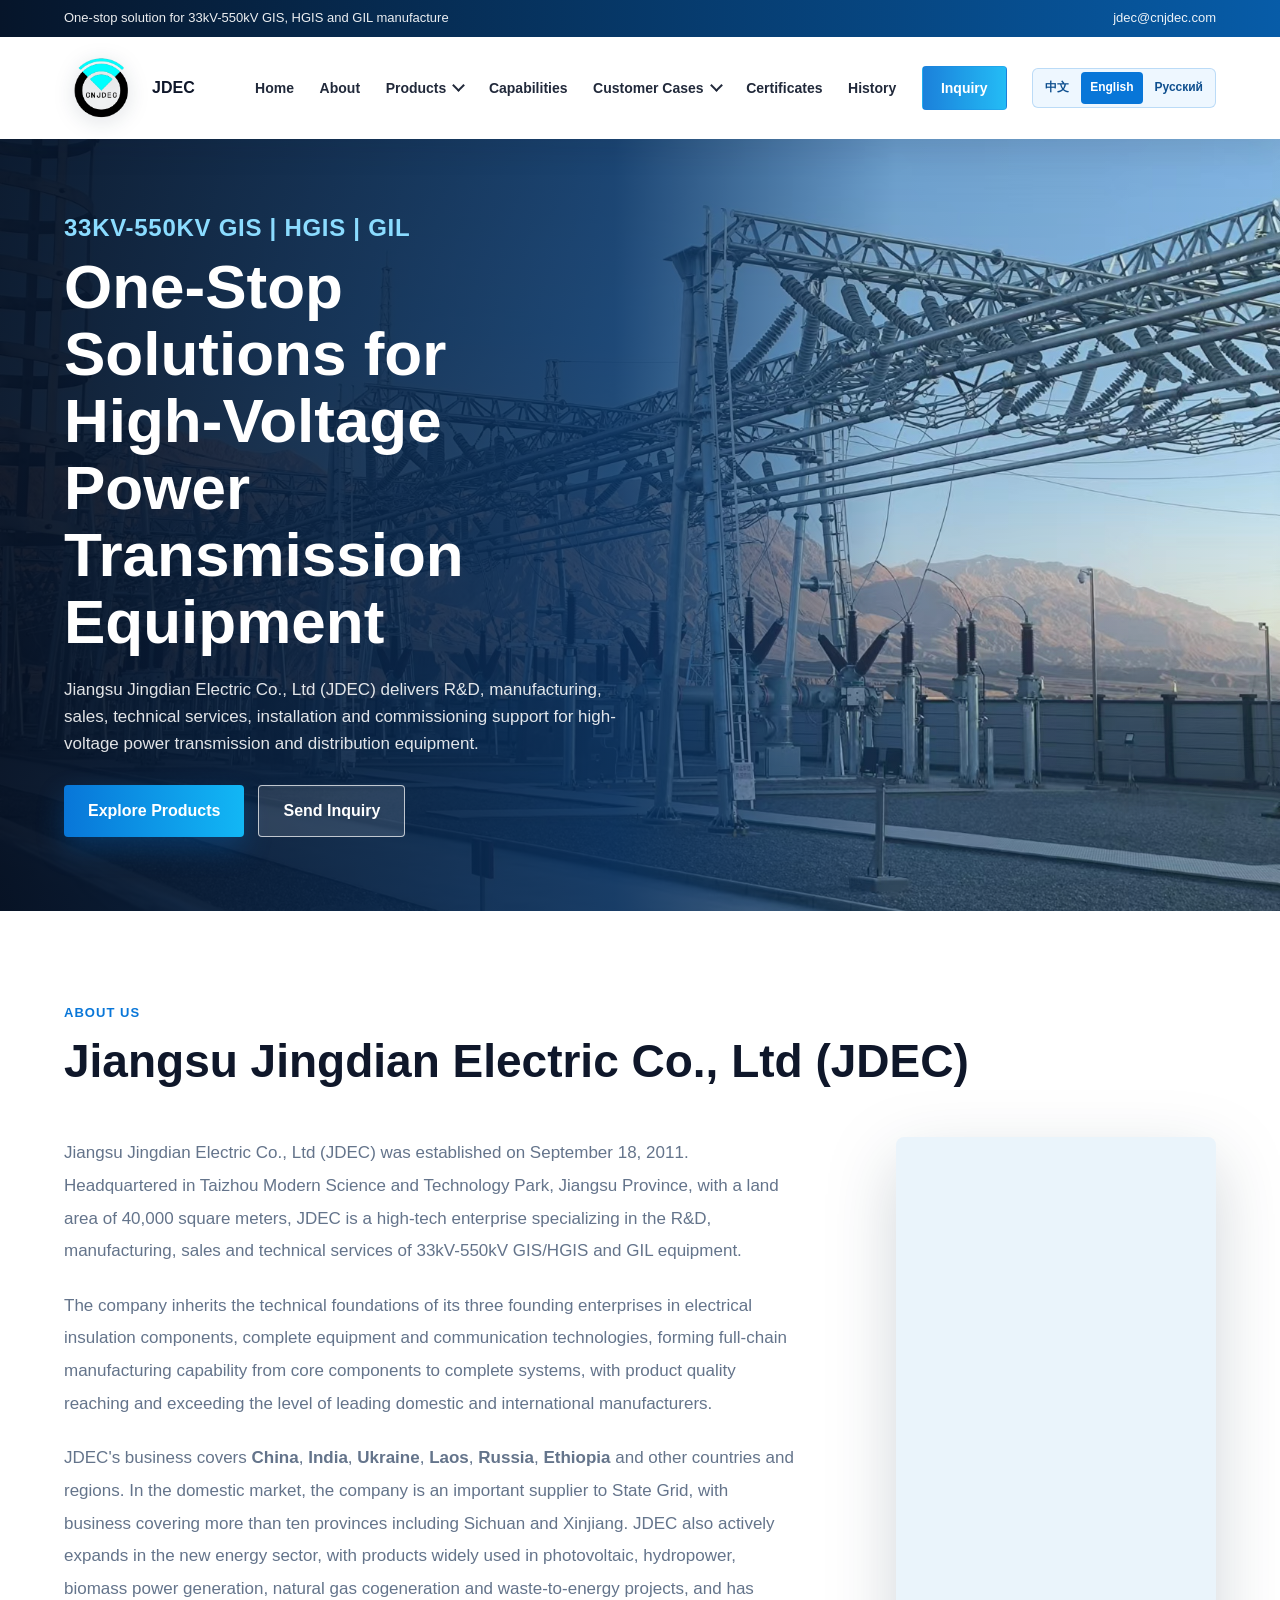
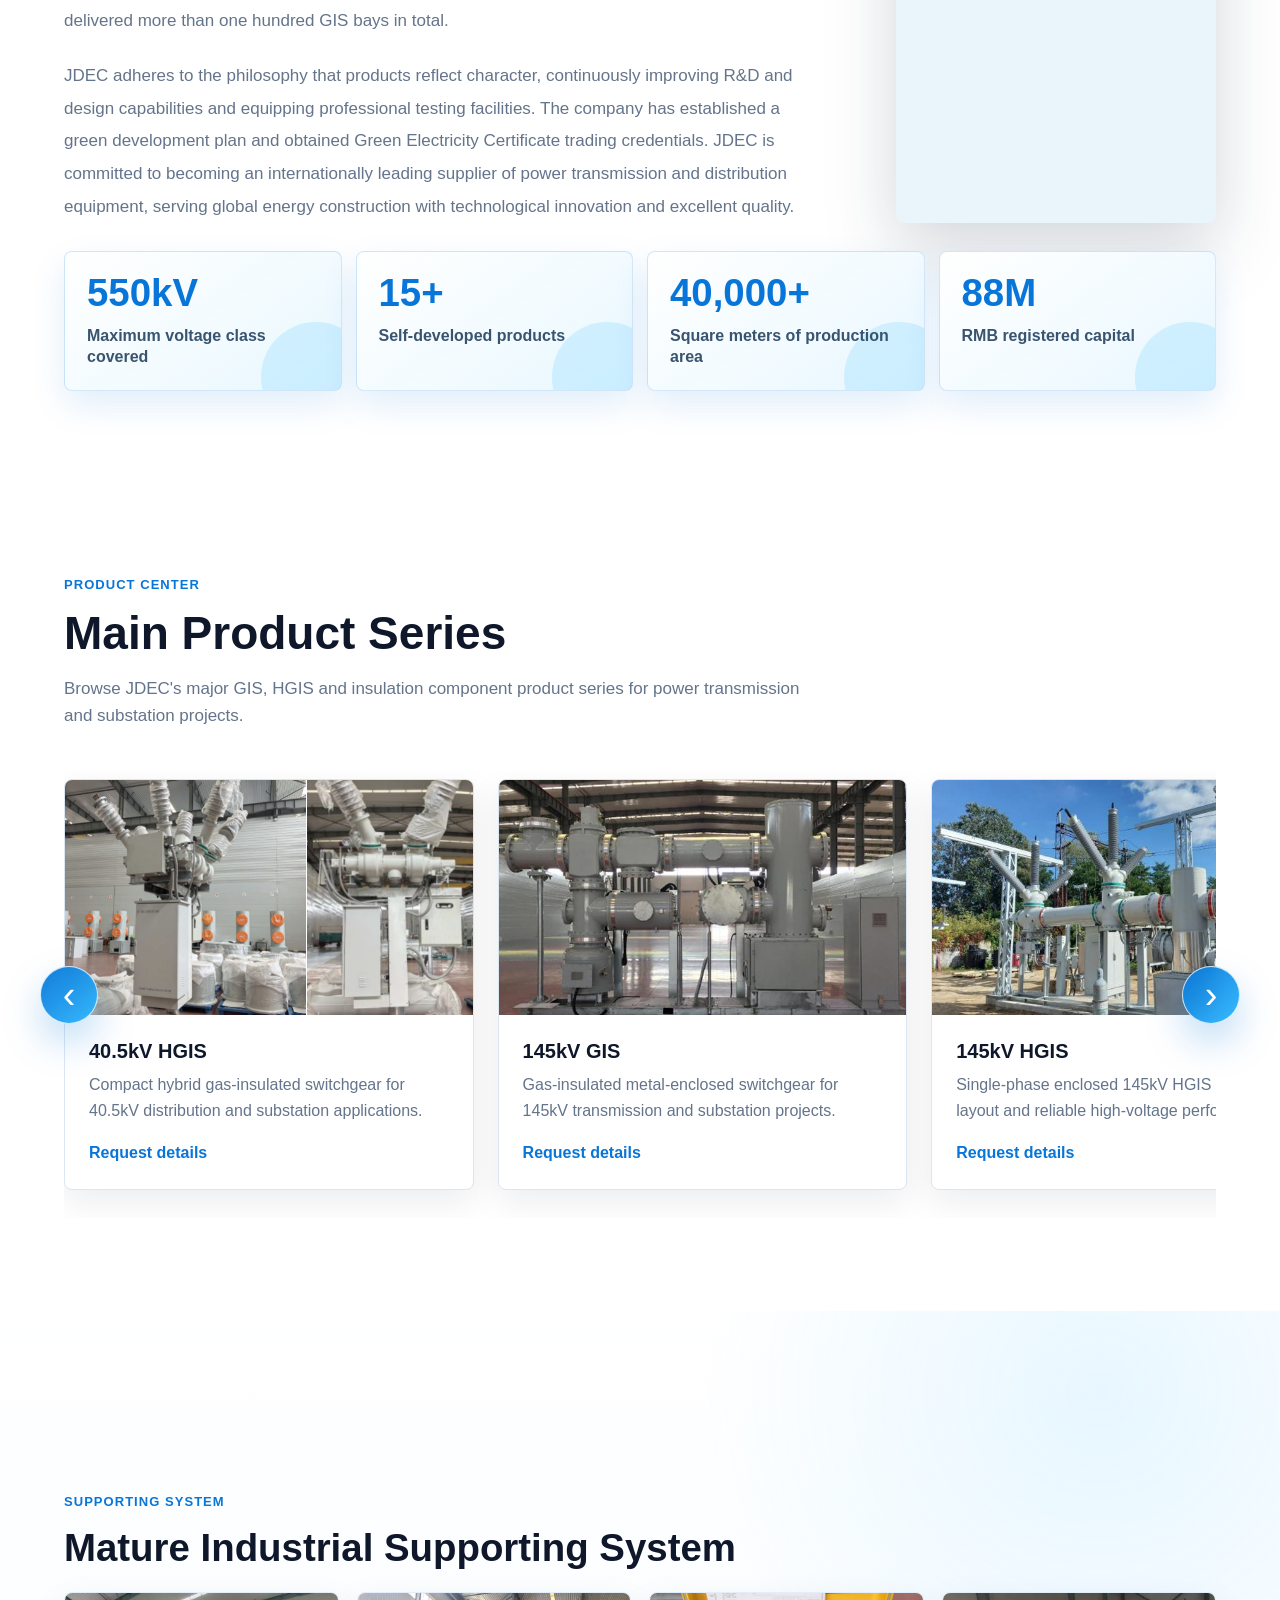
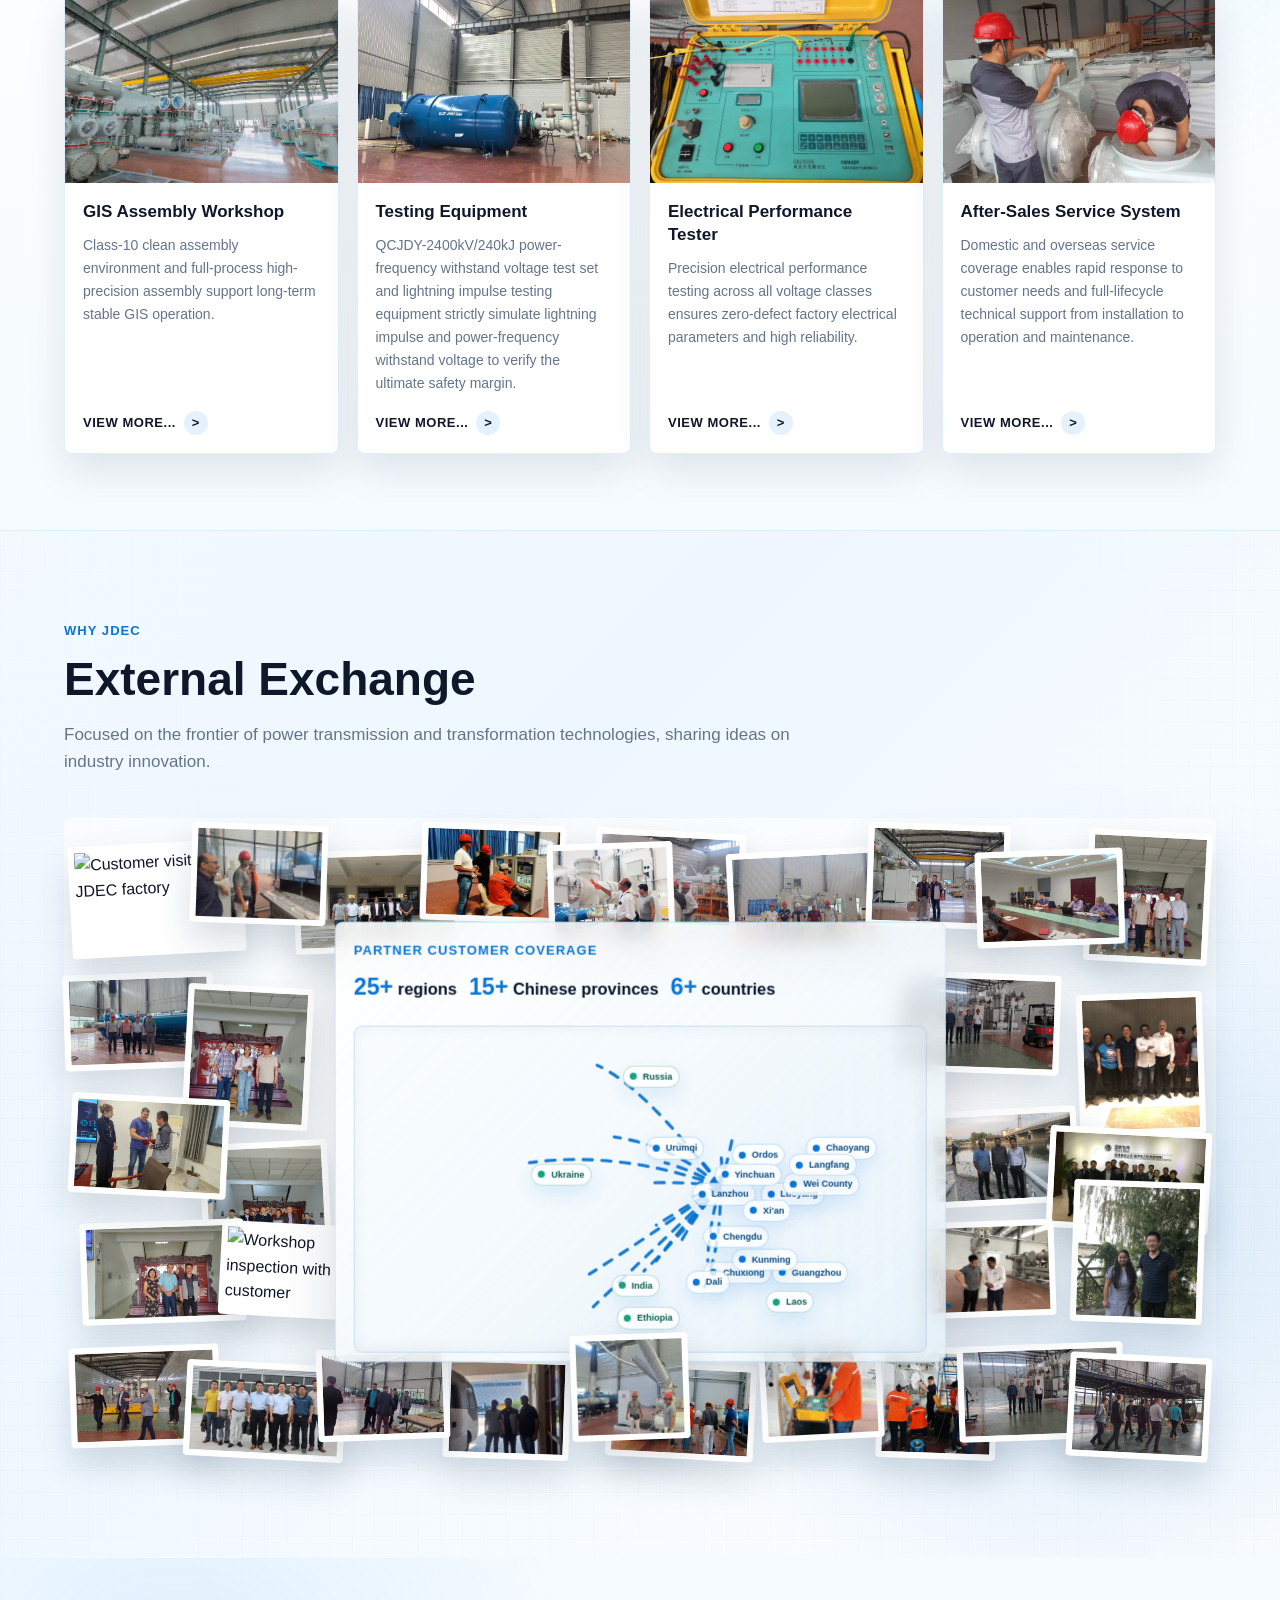
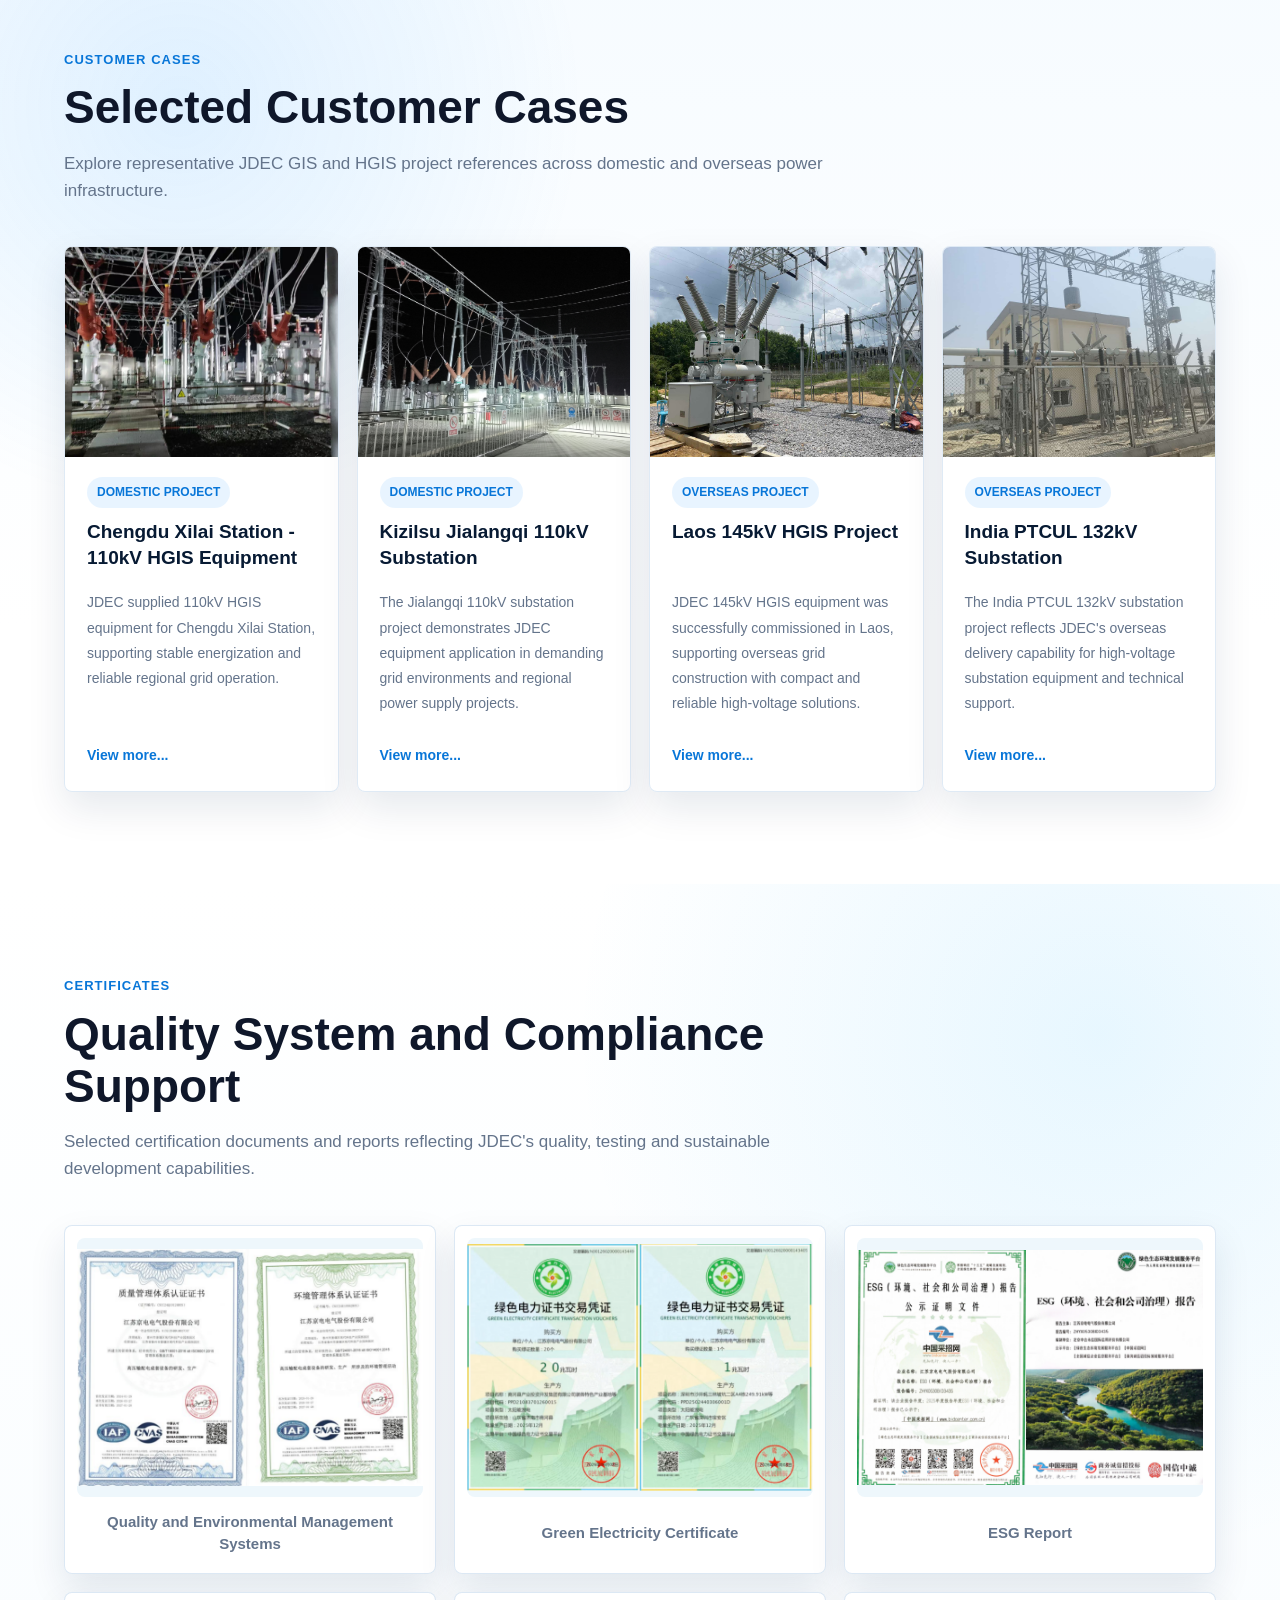
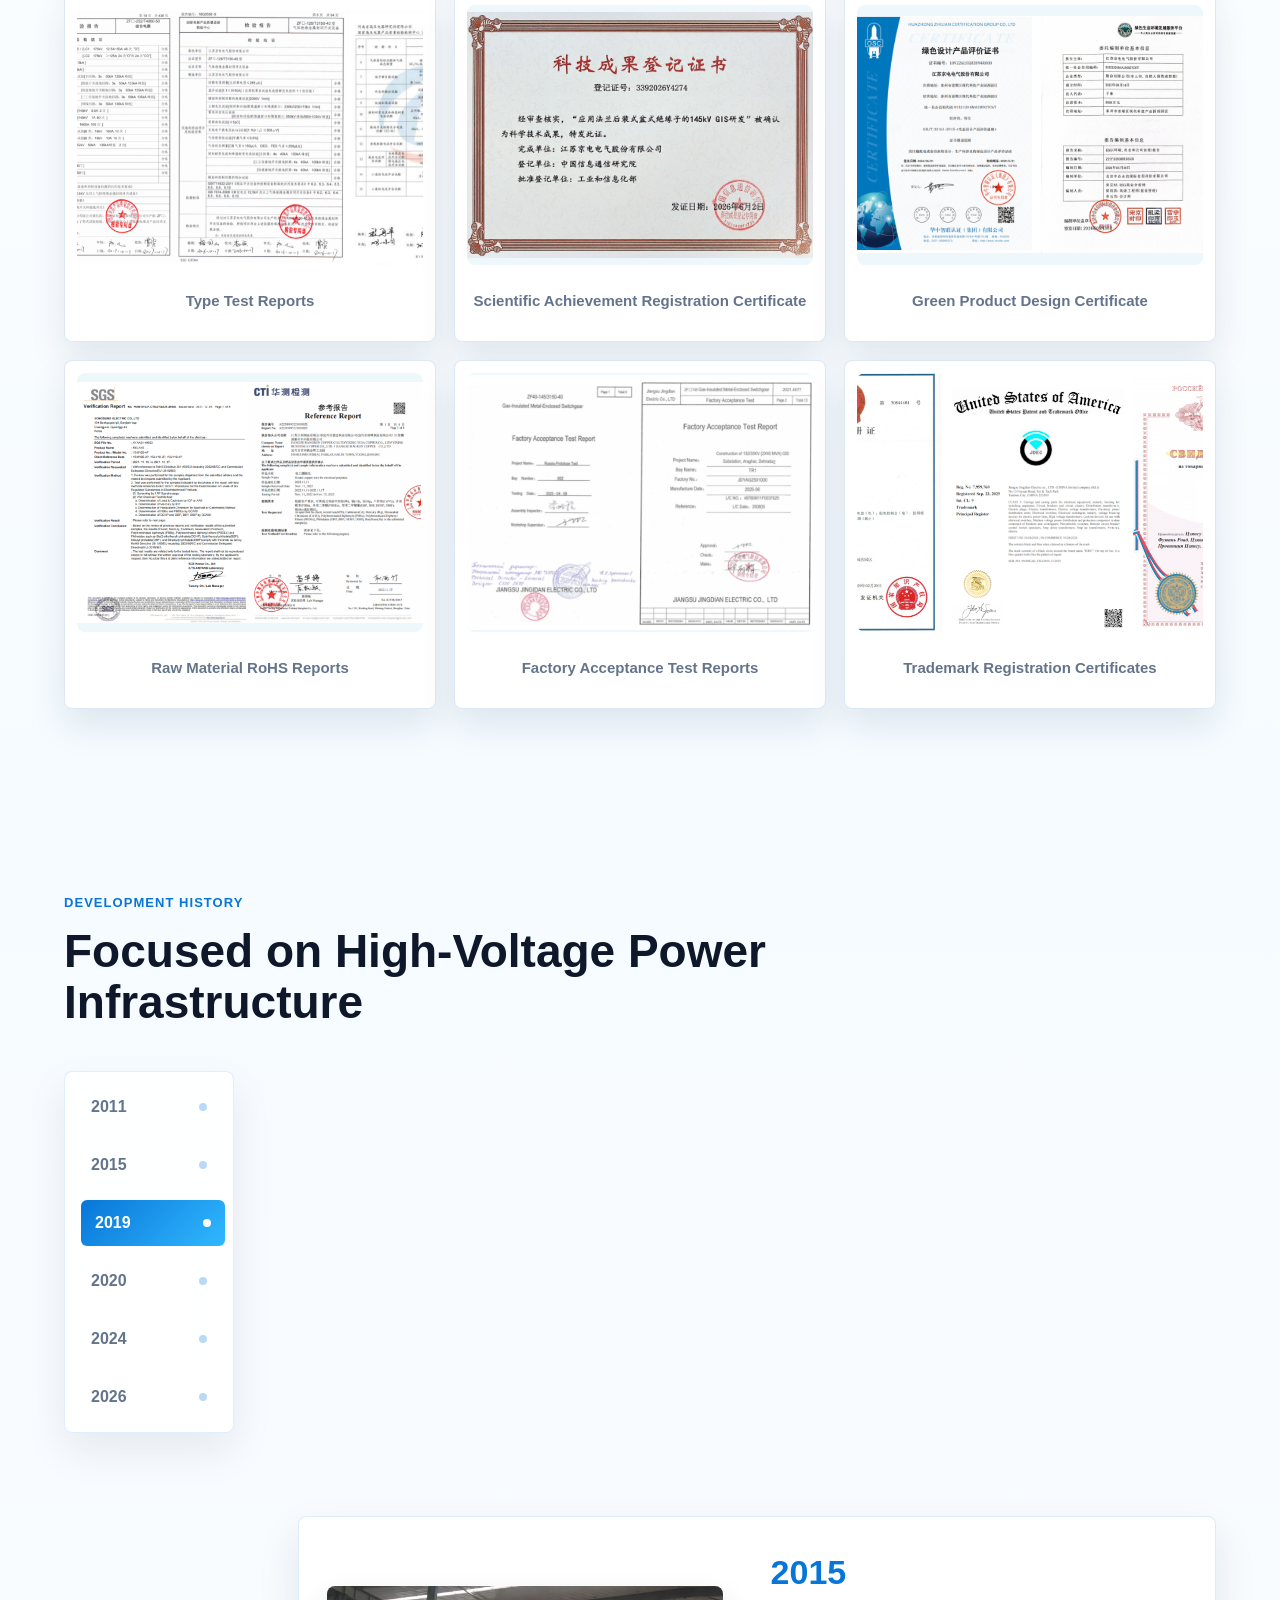
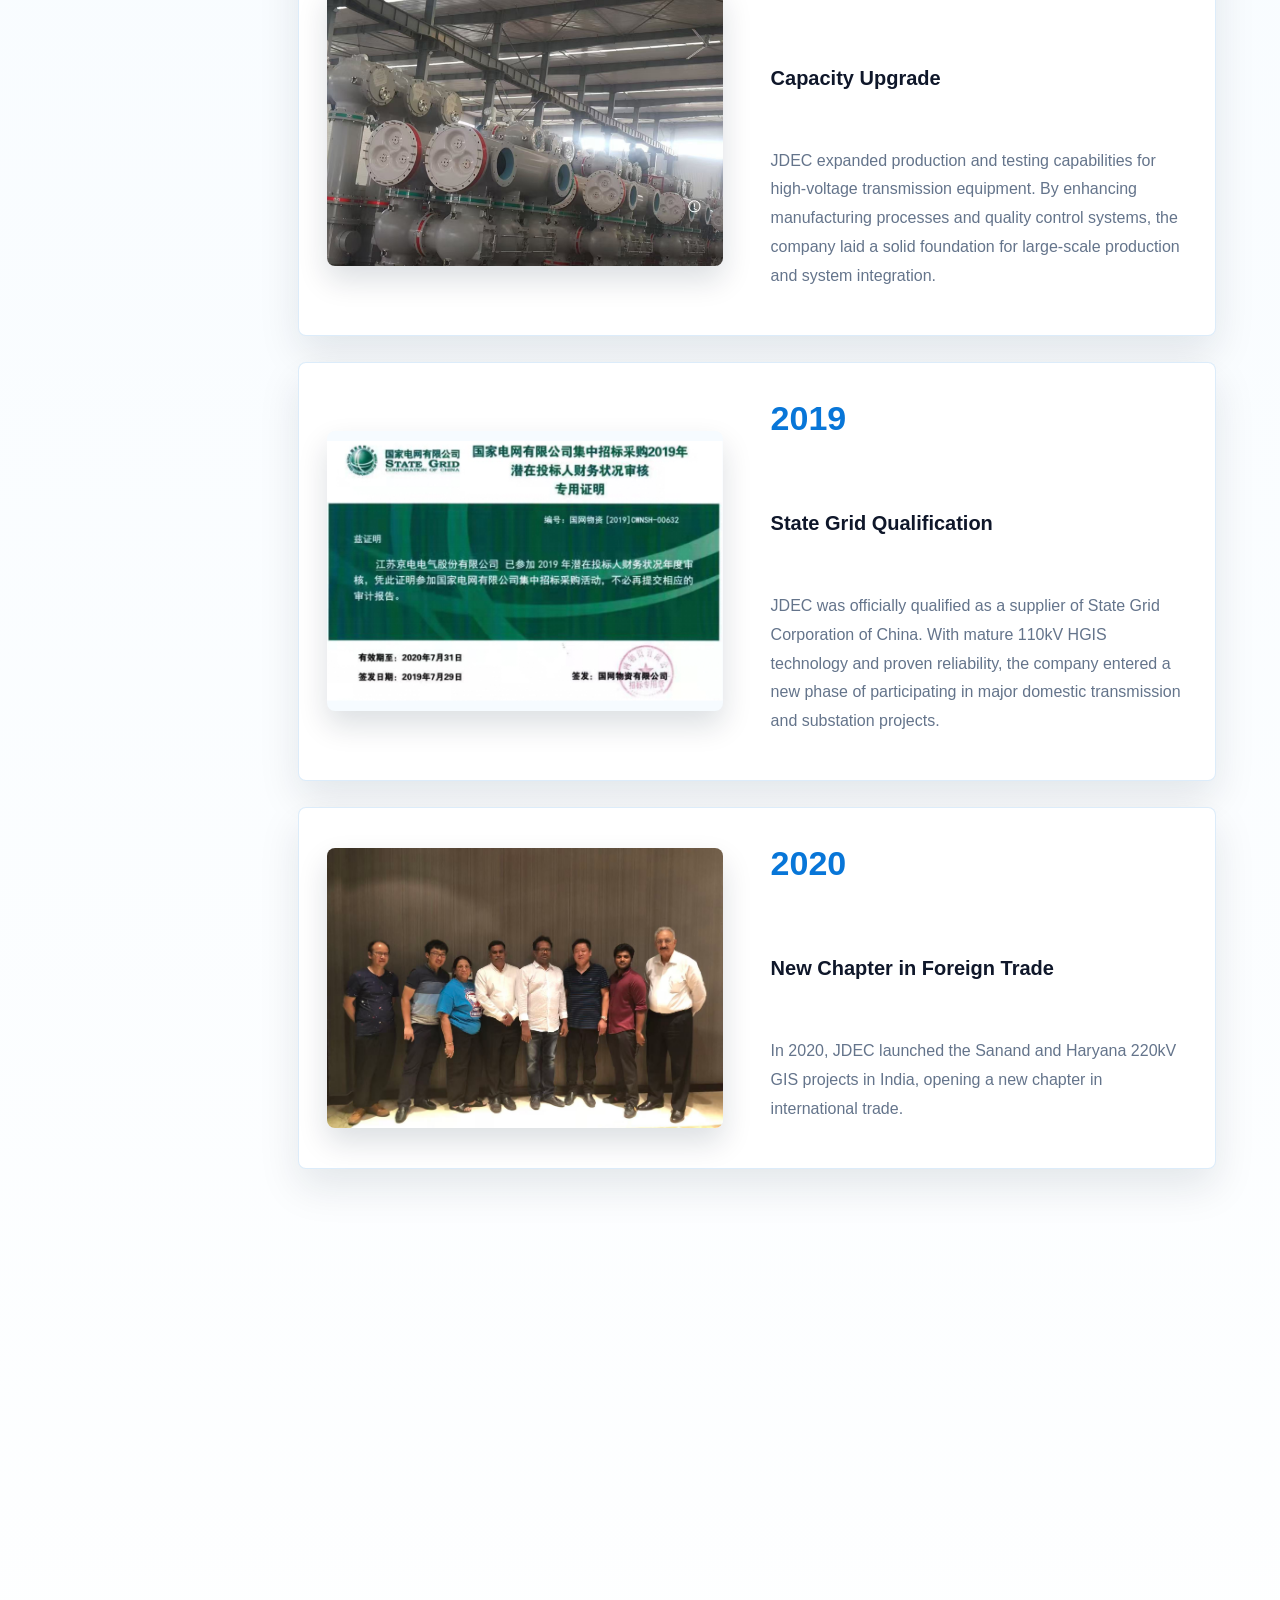
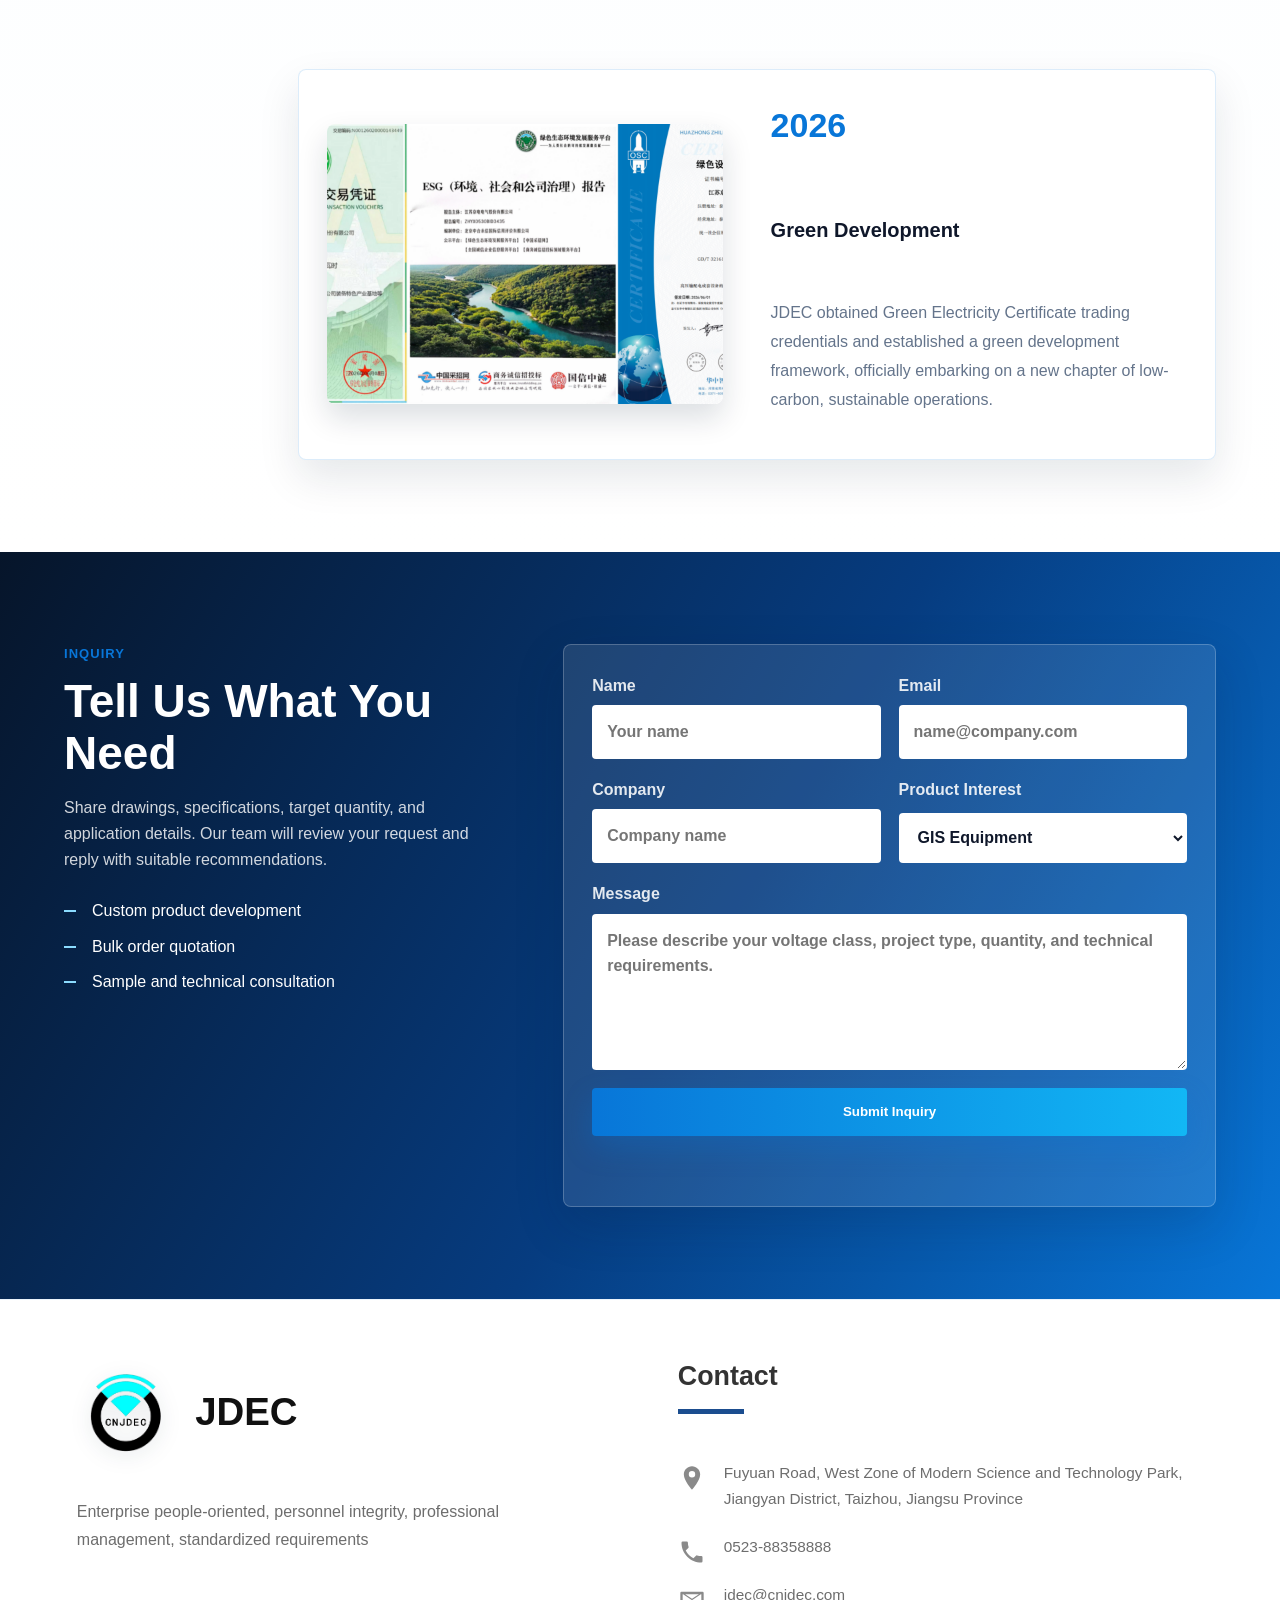
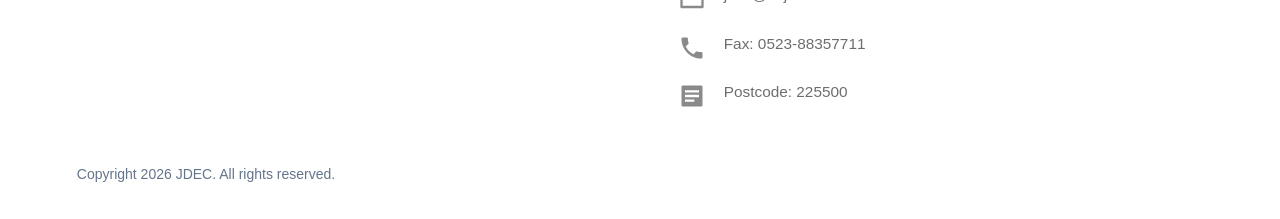
==== commit f83ff5b5: "Update GitHub Pages site content" ====
--- a/index.html
+++ b/index.html
@@ -42,8 +42,8 @@
                 <div class="product-menu-group">
                   <span class="product-menu-title" data-i18n="navProductHgis">HGIS</span>
                   <a href="./products/33kv-gis-hgis.html">40.5kV HGIS</a>
-                  <a href="./products/145kv-hgis.html">145kV HGIS (1P enclosed)</a>
-                  <a href="./products/145kv-hgis.html">145kV HGIS (3P enclosed)</a>
+                  <a href="./products/145kv-hgis.html">145kV HGIS</a>
+                  <a href="./products/145kv-hgis.html">145kV pass</a>
                 </div>
                 <div class="product-menu-group">
                   <span class="product-menu-title" data-i18n="navProductInsulators">Insulators</span>
@@ -187,7 +187,7 @@
                 alt="145kV HGIS 1P enclosed"
               />
               <div>
-                <h3 data-i18n="productThreeTitle">145kV HGIS (1P enclosed)</h3>
+                <h3 data-i18n="productThreeTitle">145kV HGIS</h3>
                 <p data-i18n="productThreeText">Single-phase enclosed 145kV HGIS with compact layout and reliable high-voltage performance.</p>
                 <a href="#inquiry" data-i18n="requestDetails">Request details</a>
               </div>
@@ -198,7 +198,7 @@
                 alt="145kV HGIS 3P enclosed"
               />
               <div>
-                <h3 data-i18n="productFourTitle">145kV HGIS (3P enclosed)</h3>
+                <h3 data-i18n="productFourTitle">145kV pass</h3>
                 <p data-i18n="productFourText">Three-phase enclosed 145kV HGIS for integrated substation layouts and efficient project delivery.</p>
                 <a href="#inquiry" data-i18n="requestDetails">Request details</a>
               </div>
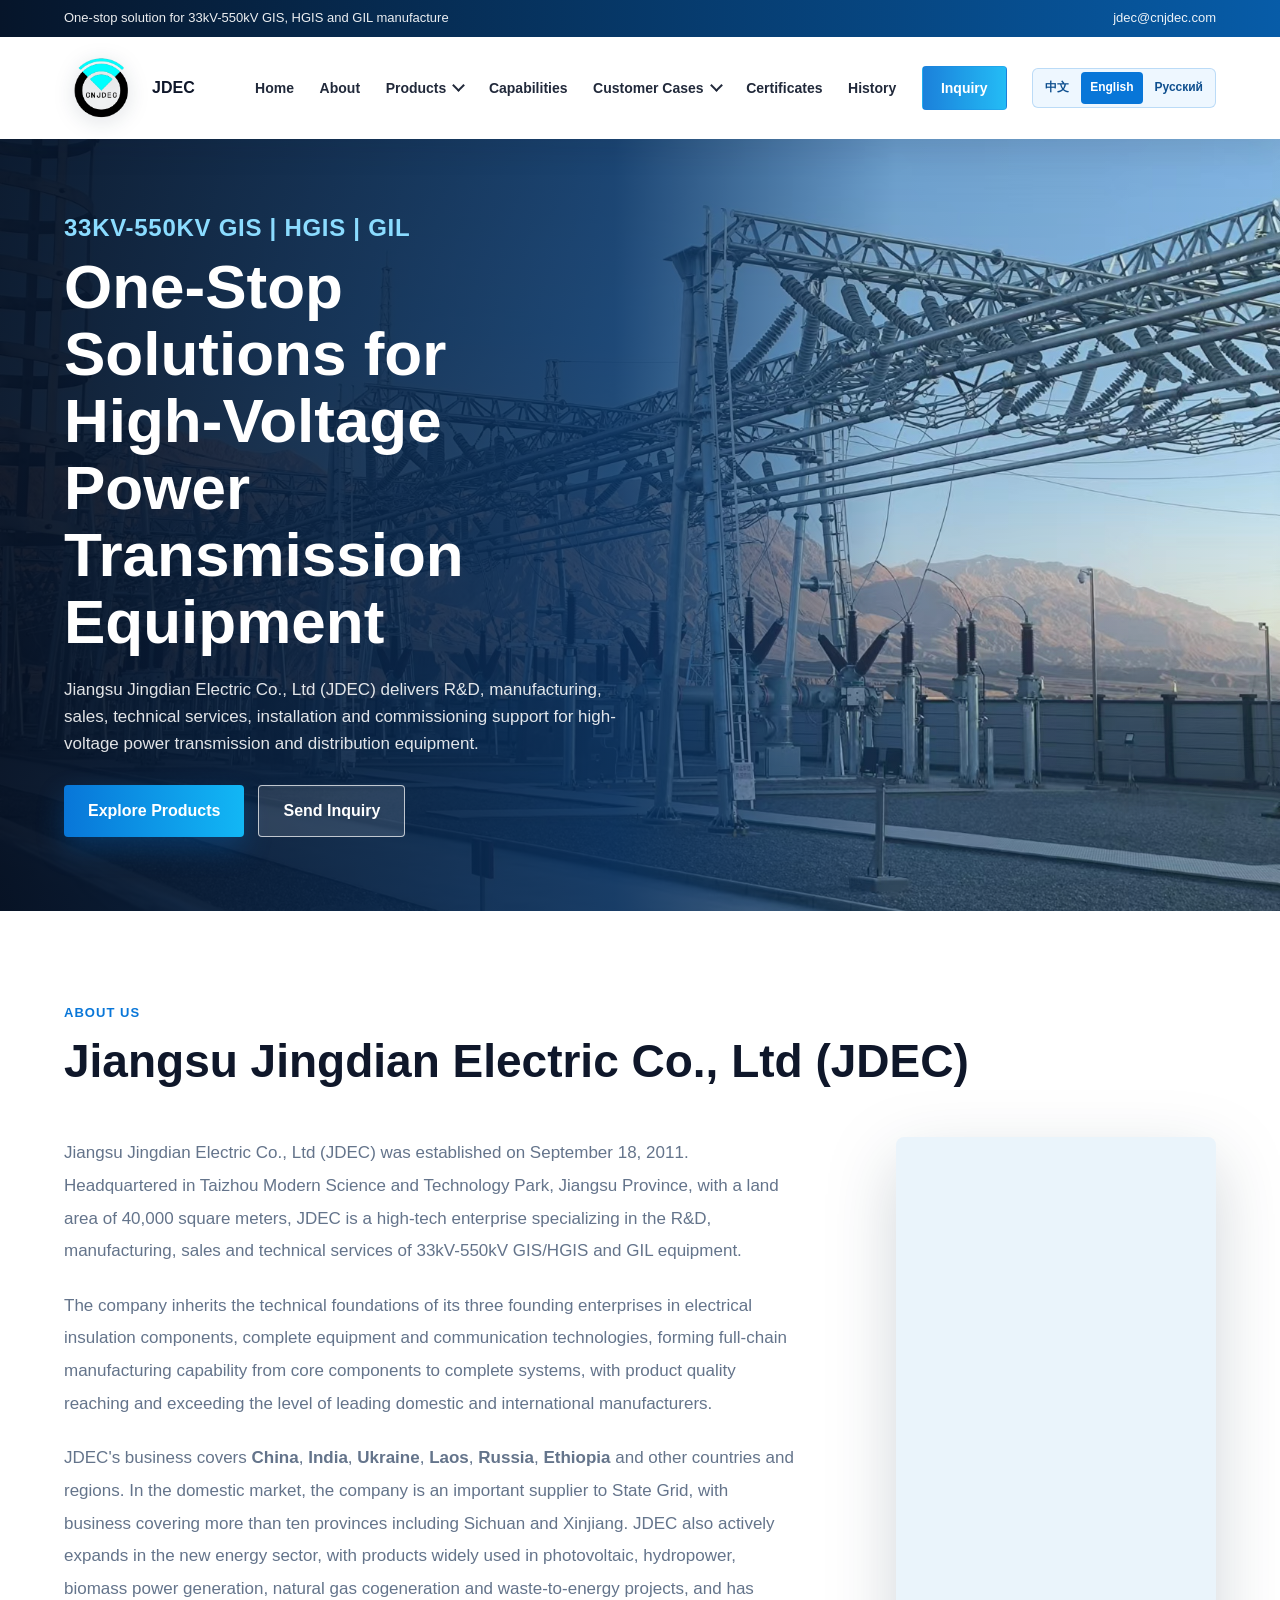
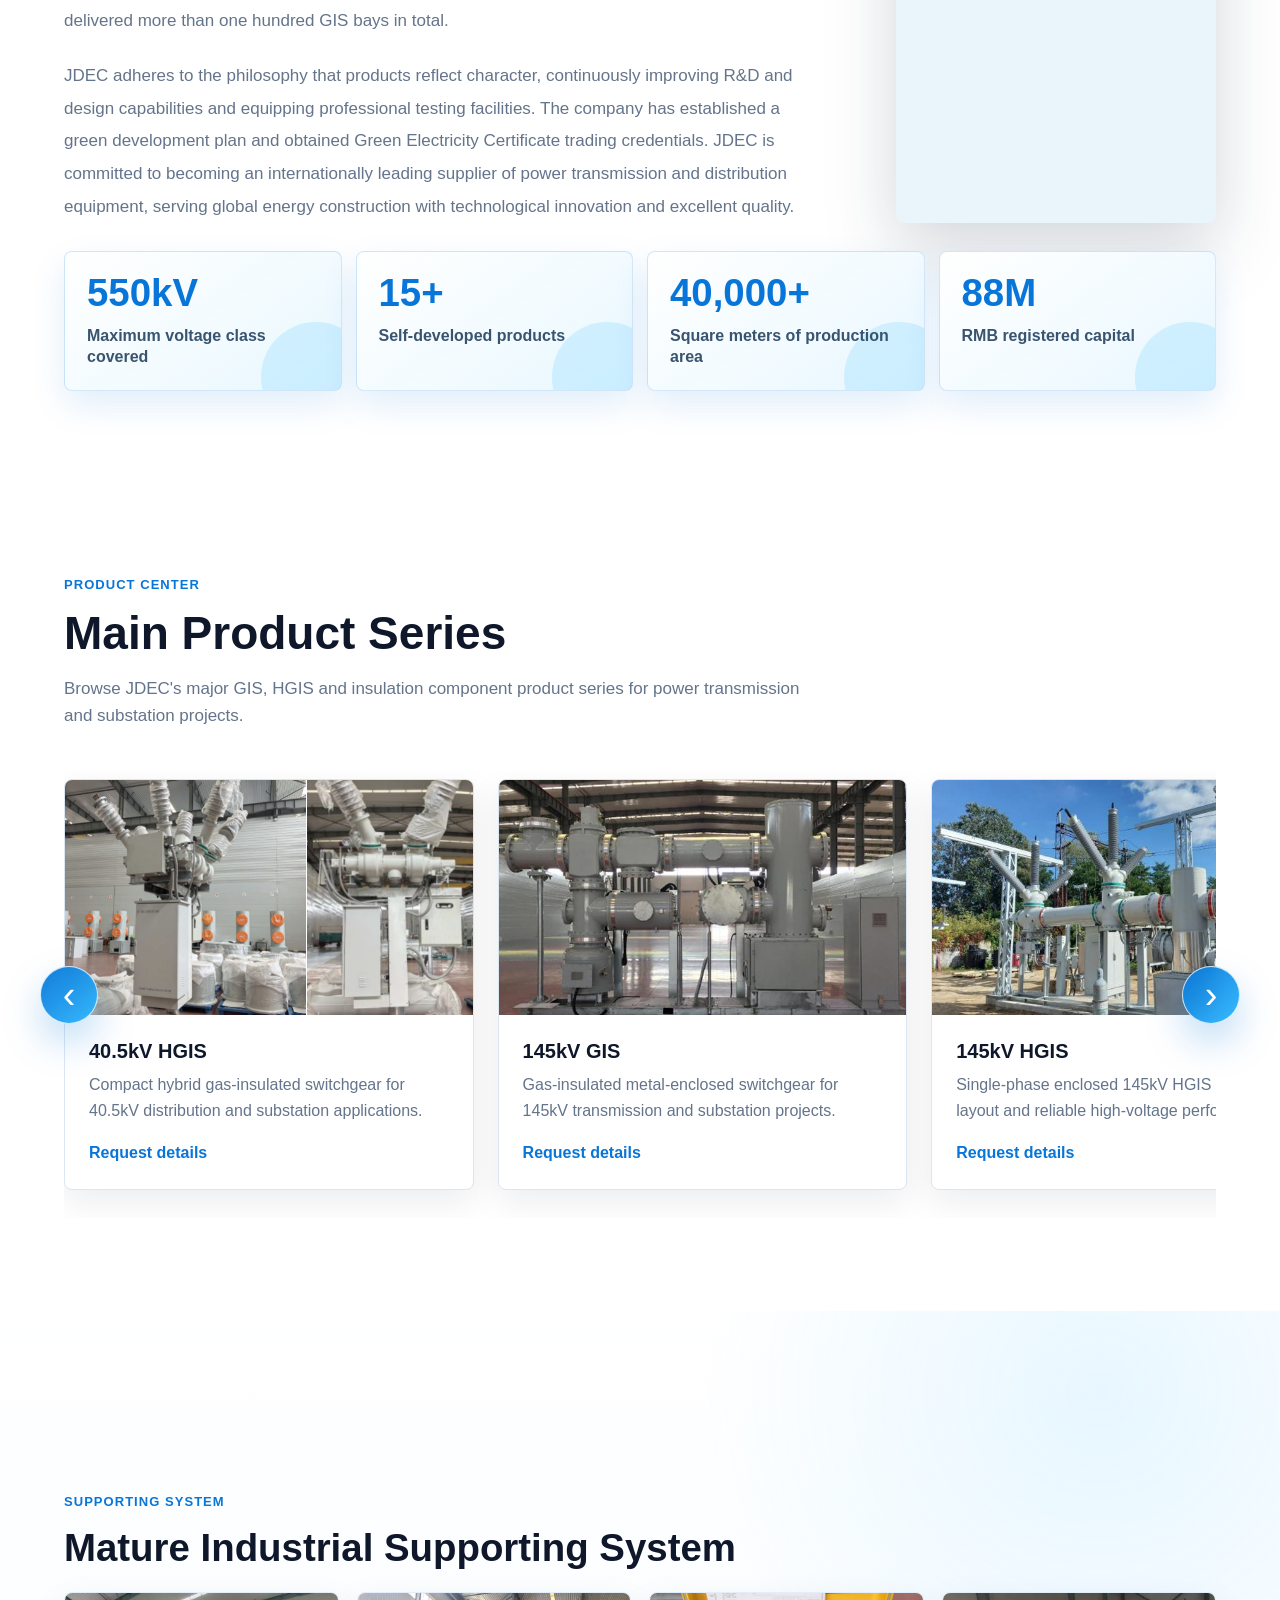
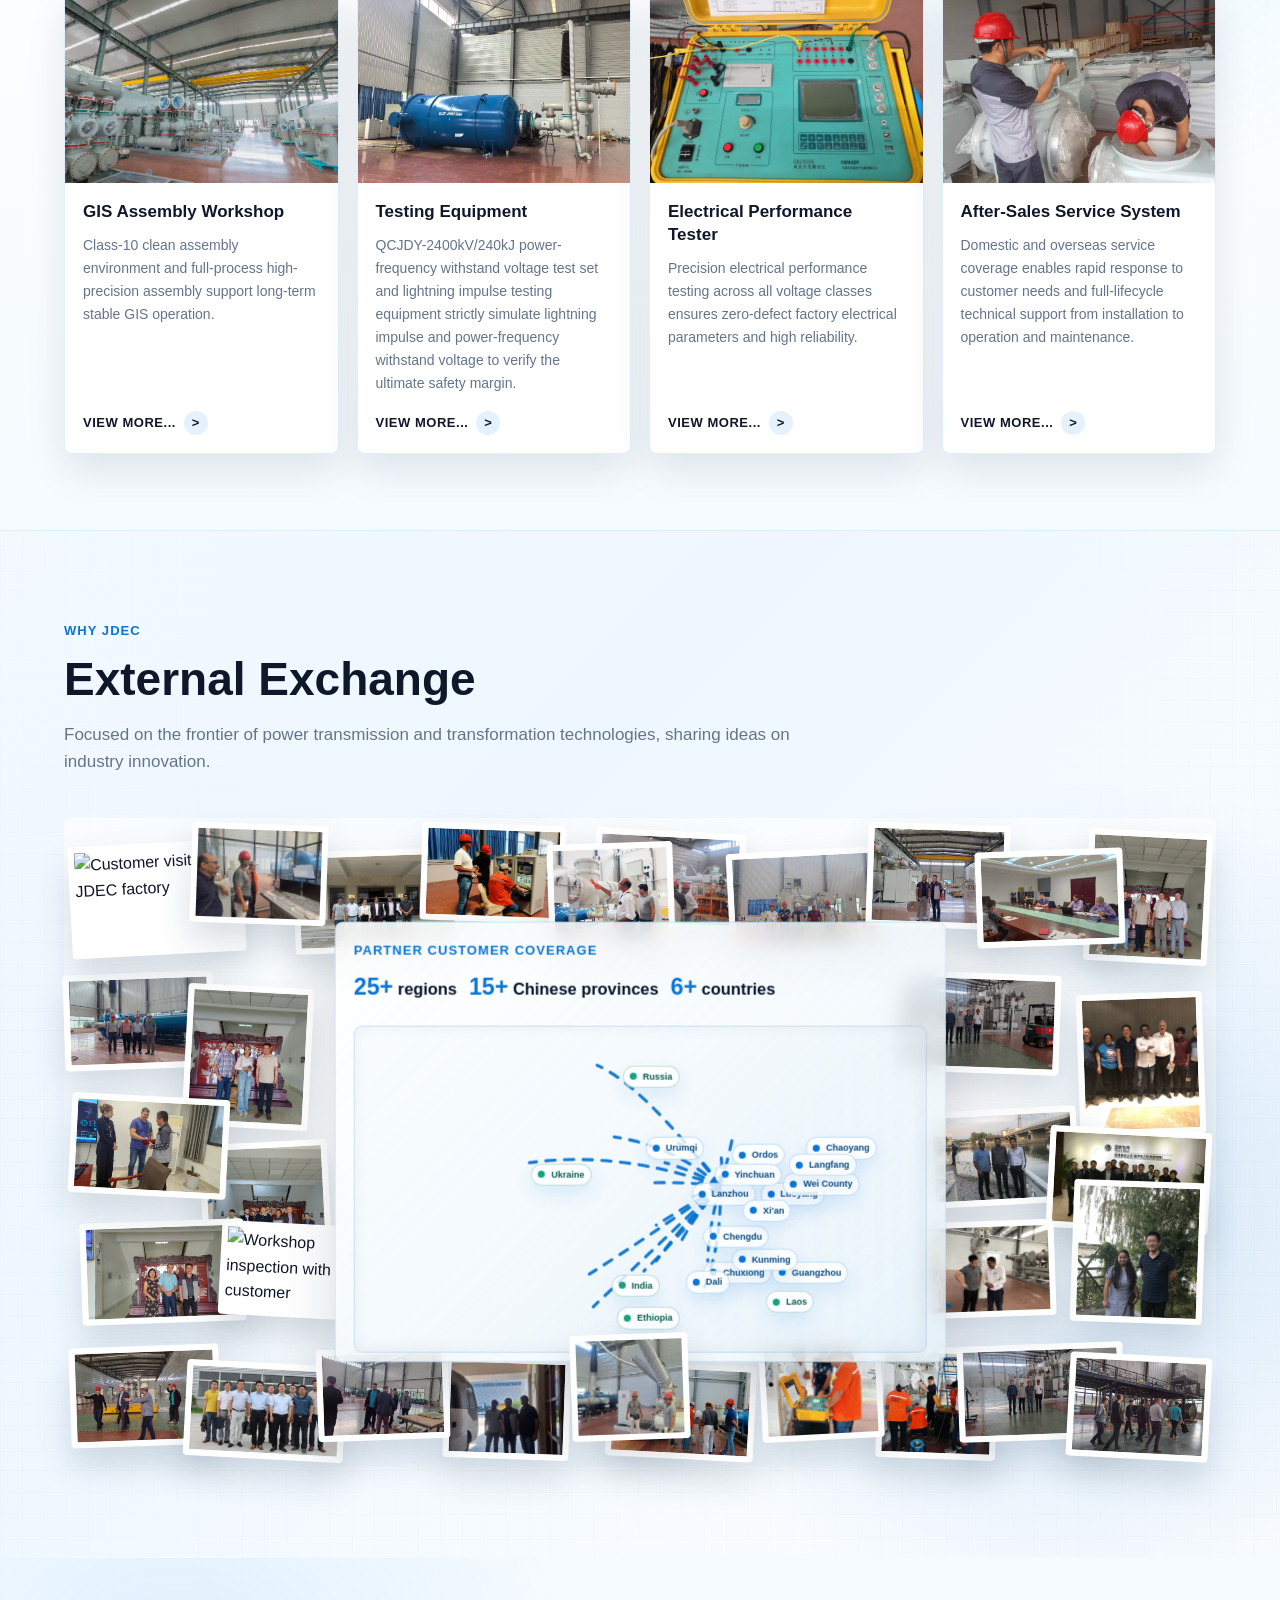
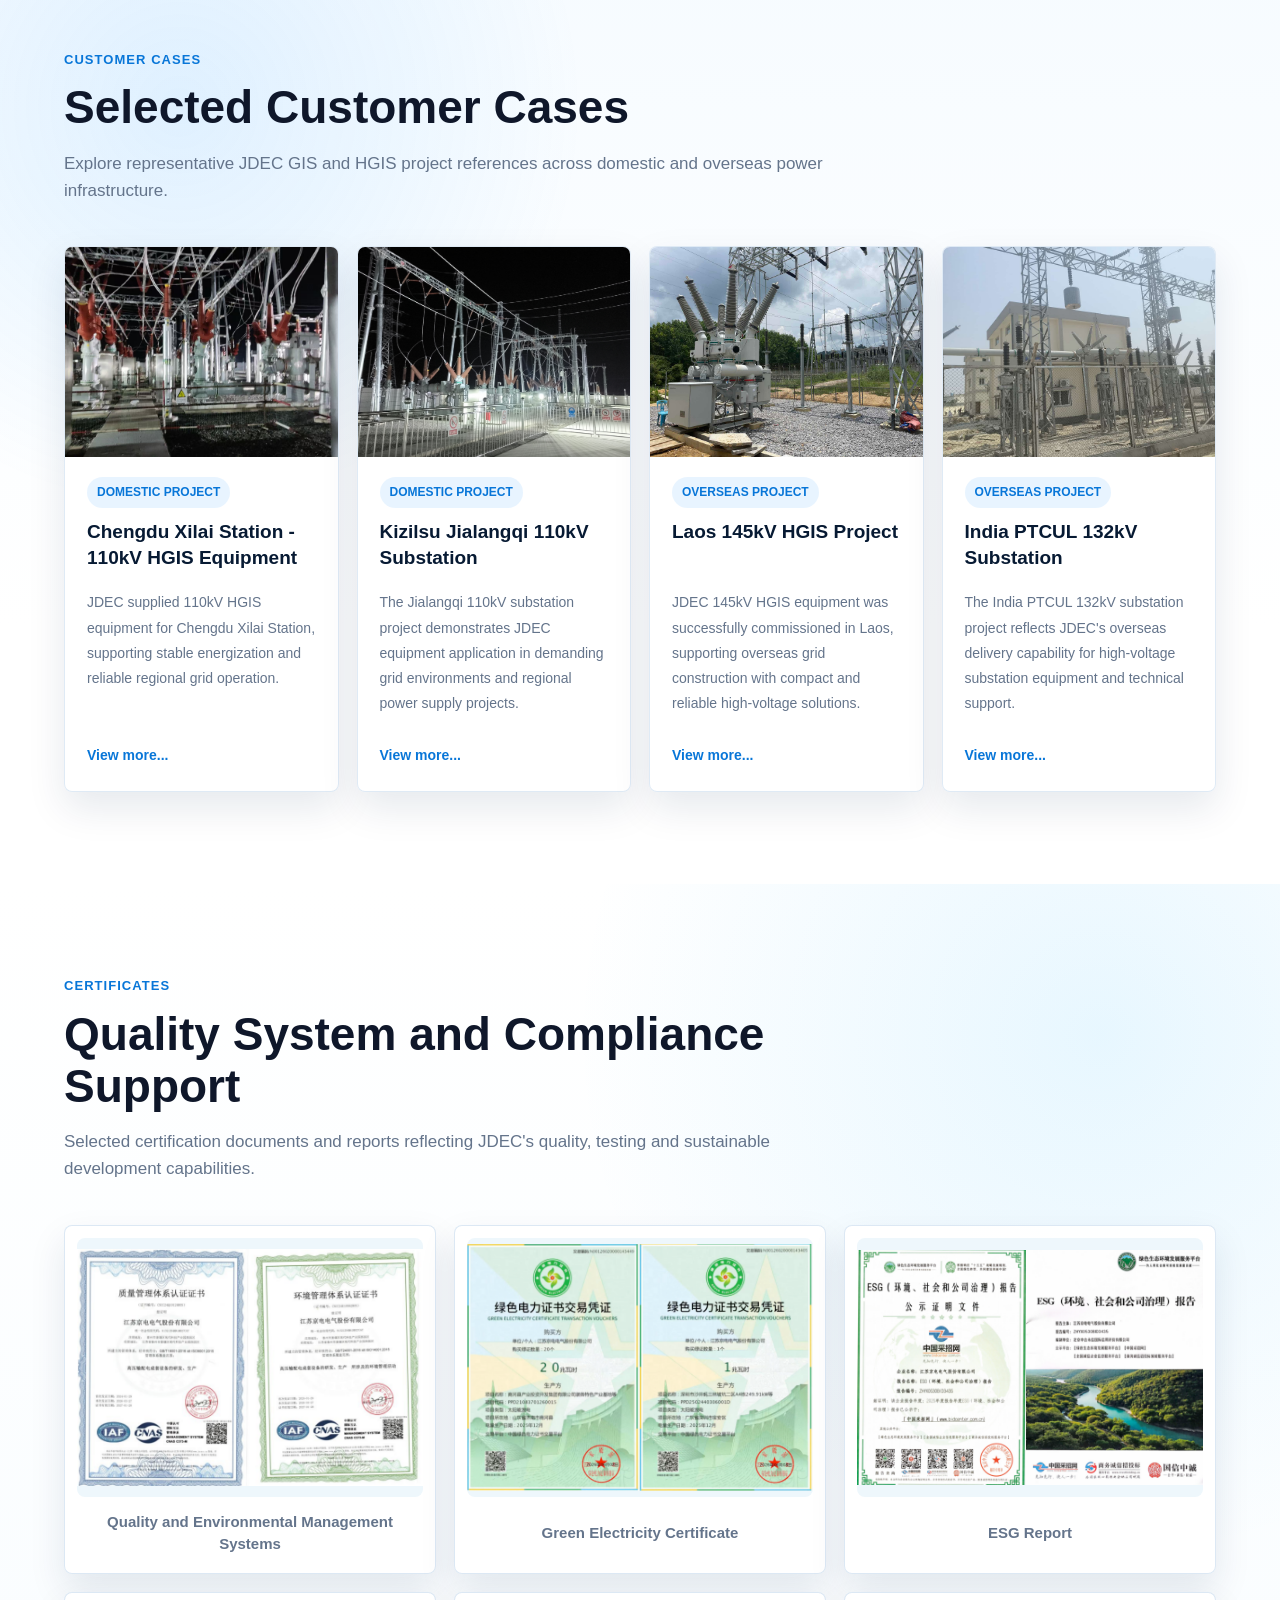
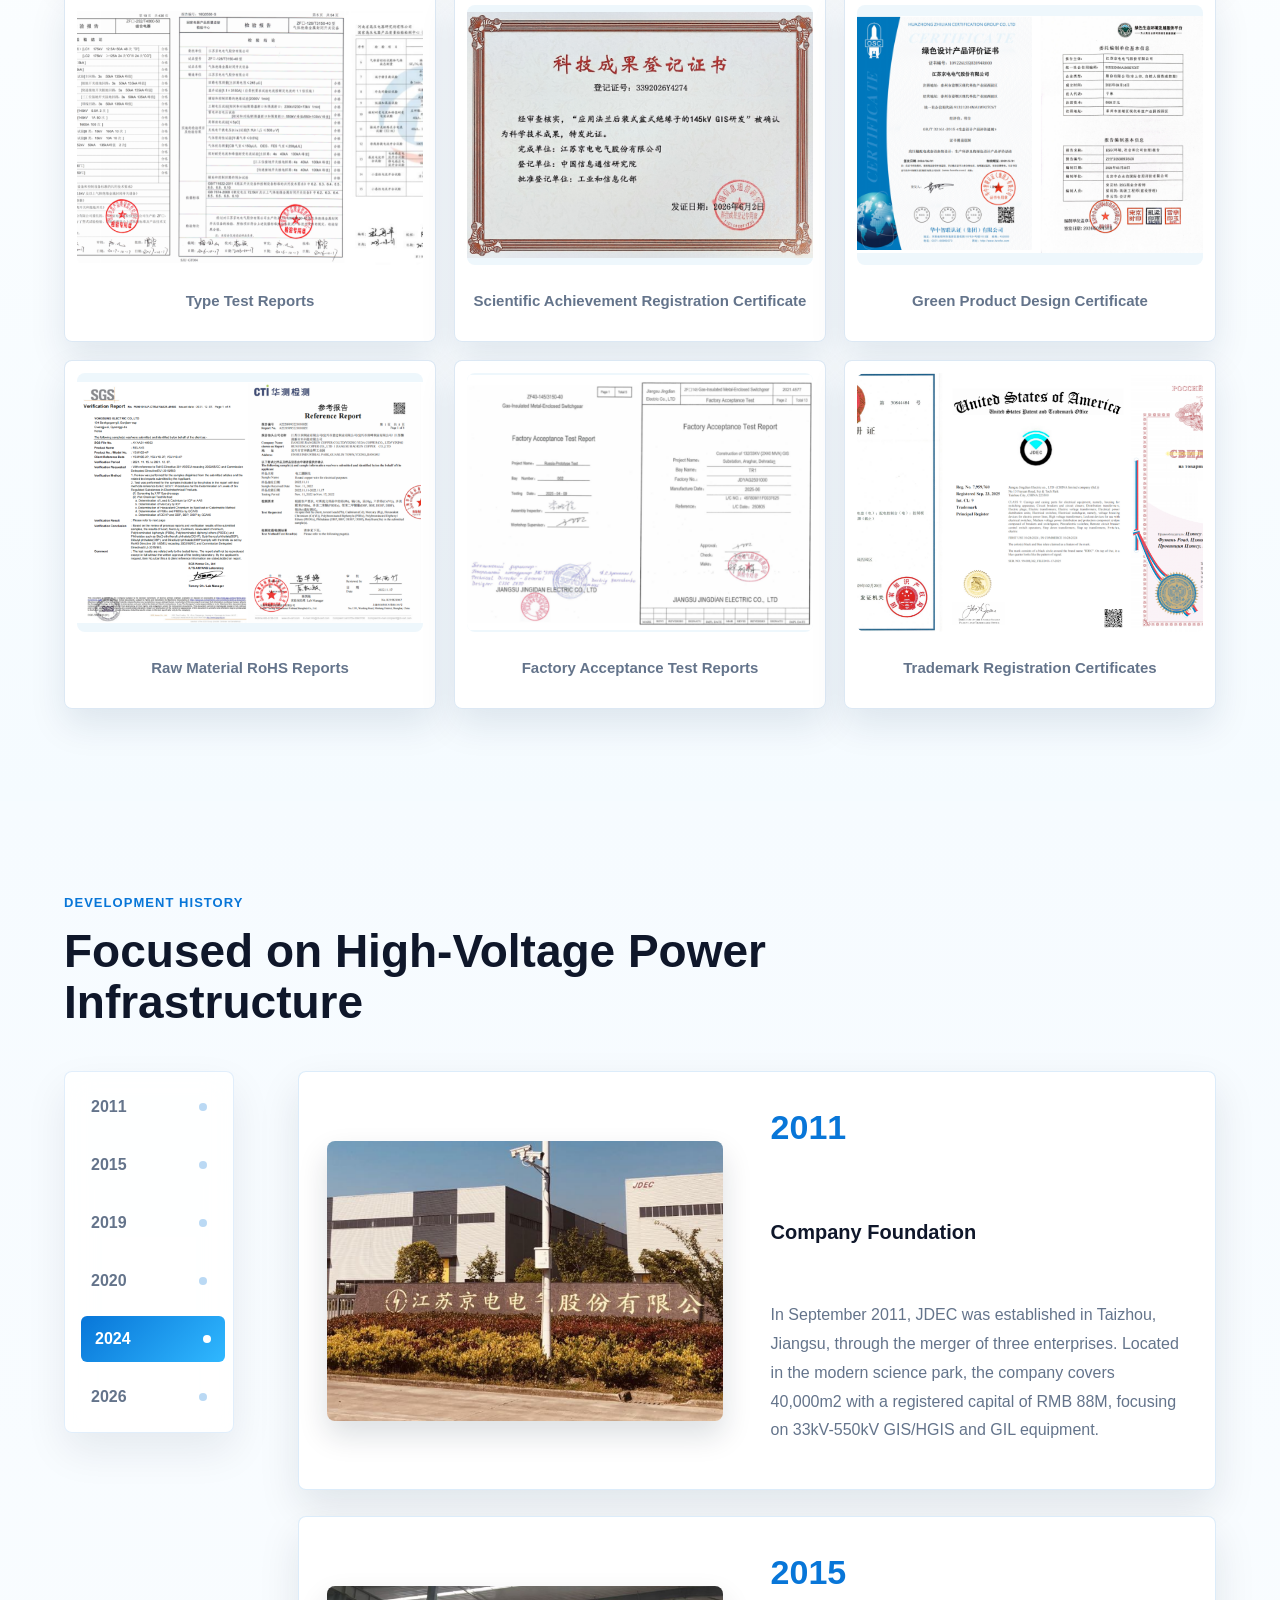
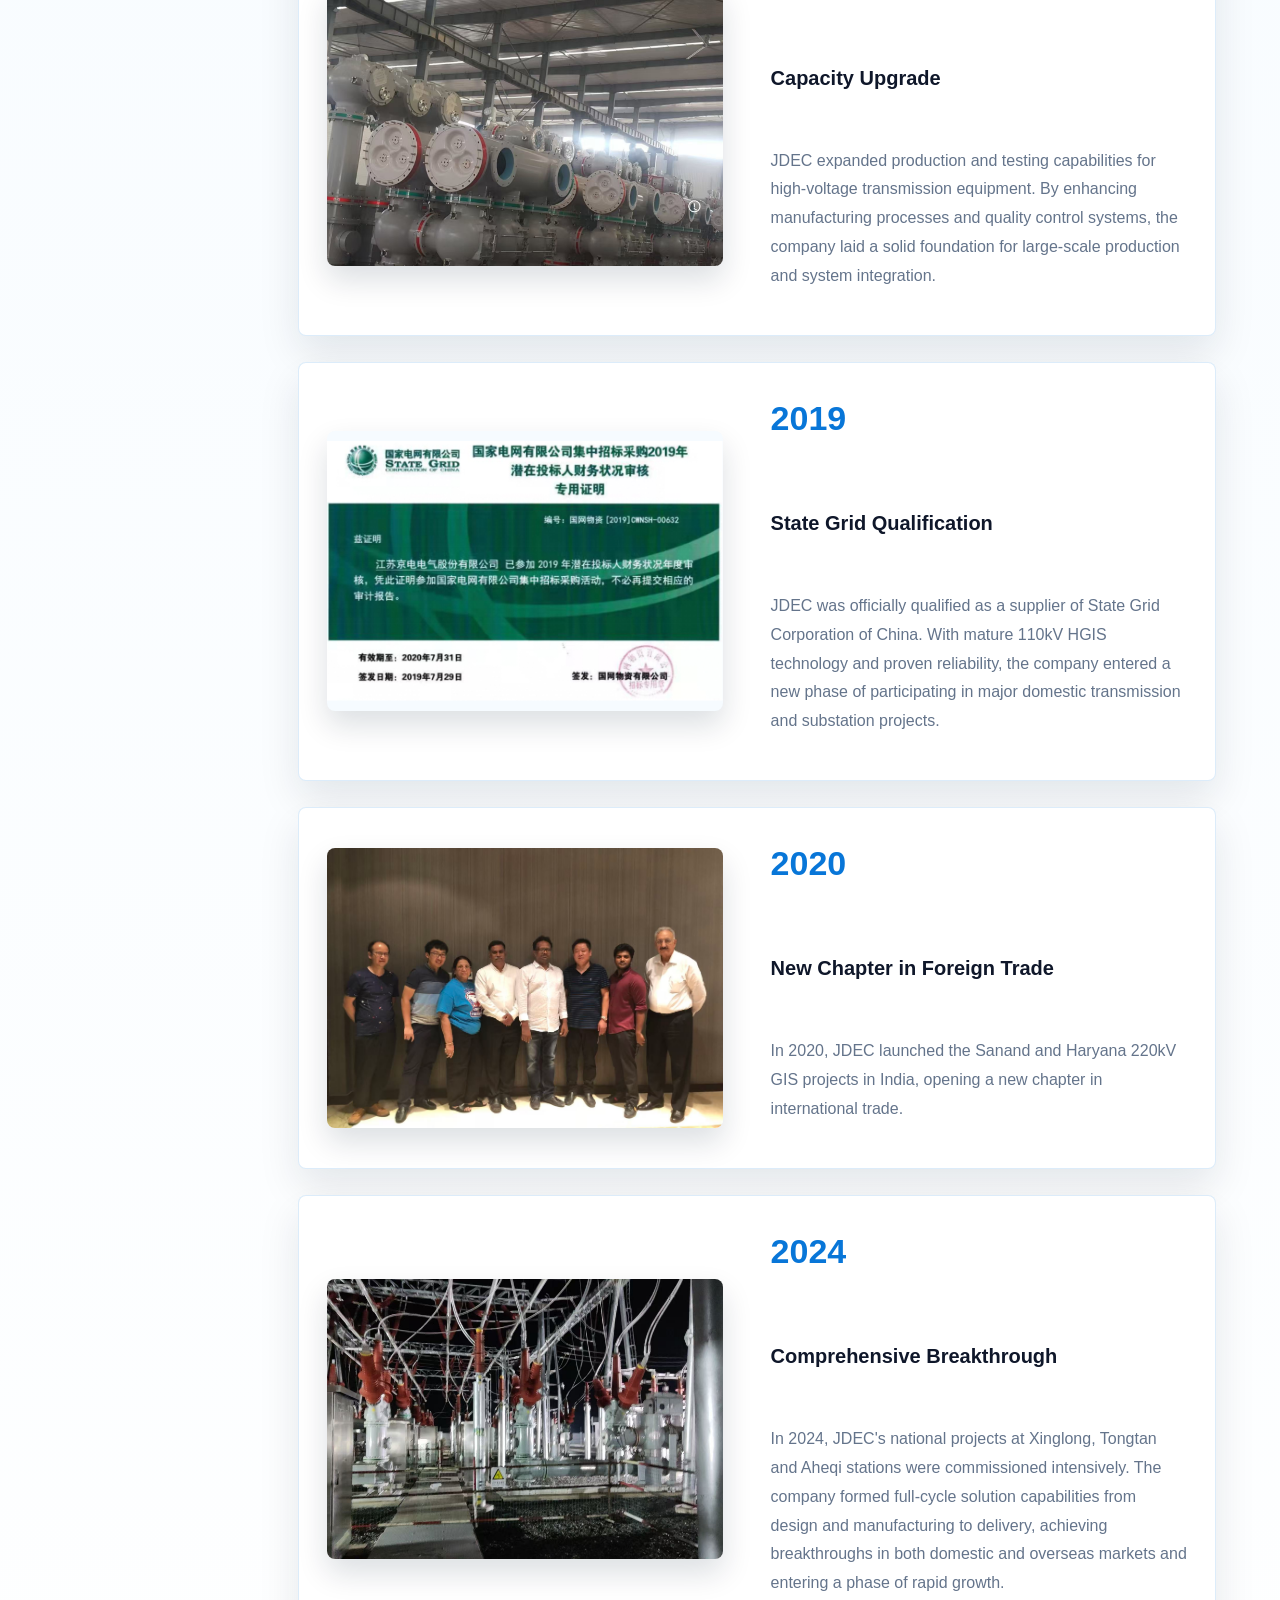
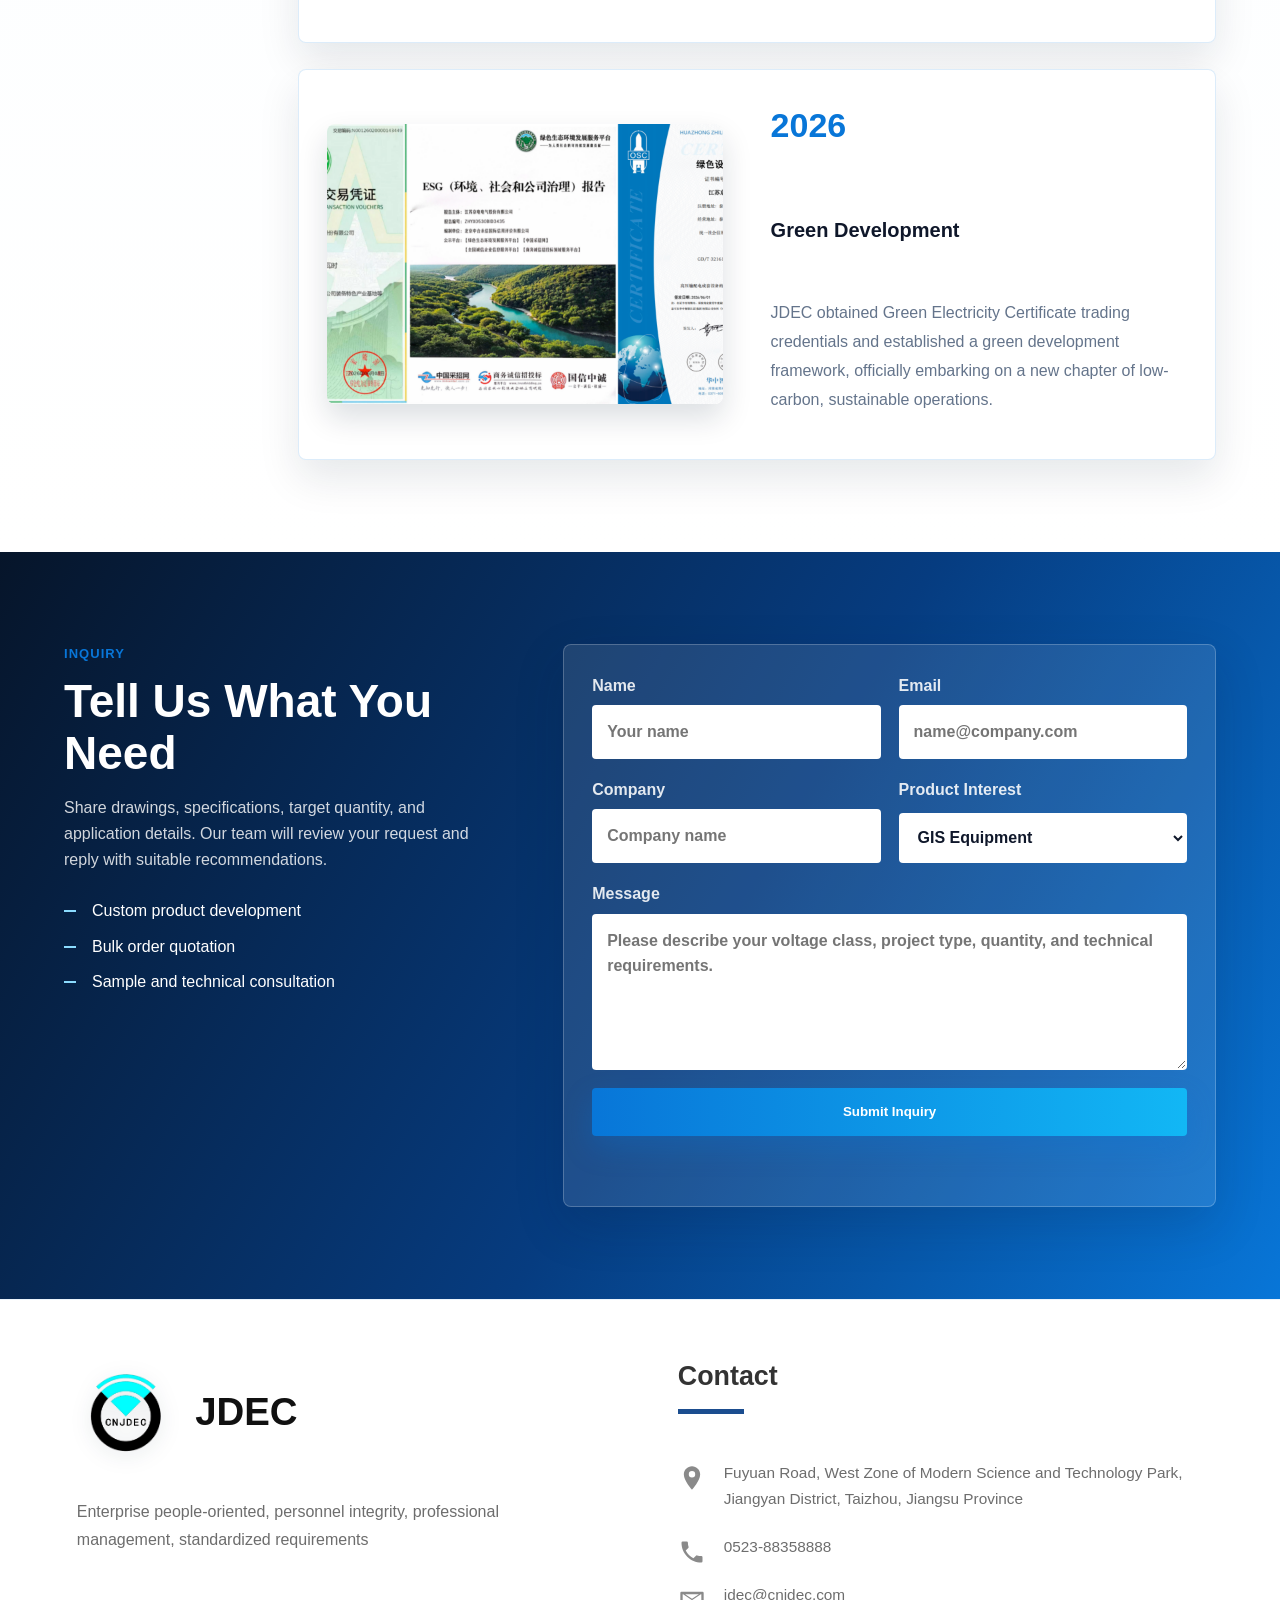
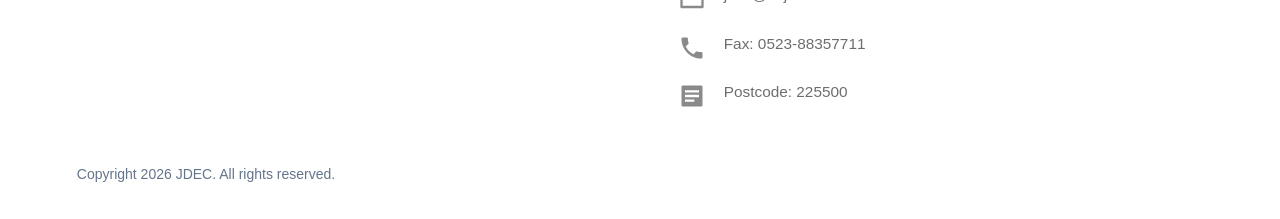
==== commit bc6659d2: "Integrate Formspree inquiry form" ====
--- a/index.html
+++ b/index.html
@@ -569,7 +569,13 @@
             <li data-i18n="inquiryPointThree">Sample and technical consultation</li>
           </ul>
         </div>
-        <form class="inquiry-form">
+        <form
+          class="inquiry-form"
+          action="https://formspree.io/f/xzezlavl"
+          method="POST"
+        >
+          <input type="hidden" name="_subject" value="New inquiry from the JDEC website" />
+          <input class="form-honeypot" type="text" name="_gotcha" tabindex="-1" autocomplete="off" aria-hidden="true" />
           <label>
             <span data-i18n="formName">Name</span>
             <input type="text" name="name" placeholder="Your name" data-i18n-placeholder="formNamePlaceholder" required />
@@ -597,7 +603,7 @@
             <textarea name="message" rows="5" placeholder="Please describe your voltage class, project type, quantity, and technical requirements." data-i18n-placeholder="formMessagePlaceholder"></textarea>
           </label>
           <button type="submit" class="button primary wide" data-i18n="formSubmit">Submit Inquiry</button>
-          <p class="form-note" role="status" aria-live="polite"></p>
+          <p class="form-note" role="status" aria-live="polite" aria-atomic="true"></p>
         </form>
       </section>
     </main>
--- a/styles.css
+++ b/styles.css
@@ -2367,6 +2367,19 @@
   background: var(--white);
 }
 
+.inquiry-form .form-honeypot {
+  position: absolute;
+  left: -9999px;
+  width: 1px;
+  height: 1px;
+  overflow: hidden;
+}
+
+.inquiry-form button:disabled {
+  cursor: wait;
+  opacity: 0.72;
+}
+
 .wide {
   grid-column: 1 / -1;
 }
@@ -2377,6 +2390,14 @@
   margin: 0;
   color: #a8ecff;
   font-weight: 800;
+}
+
+.form-note.is-success {
+  color: #a8ecff;
+}
+
+.form-note.is-error {
+  color: #ffd1d1;
 }
 
 .footer {
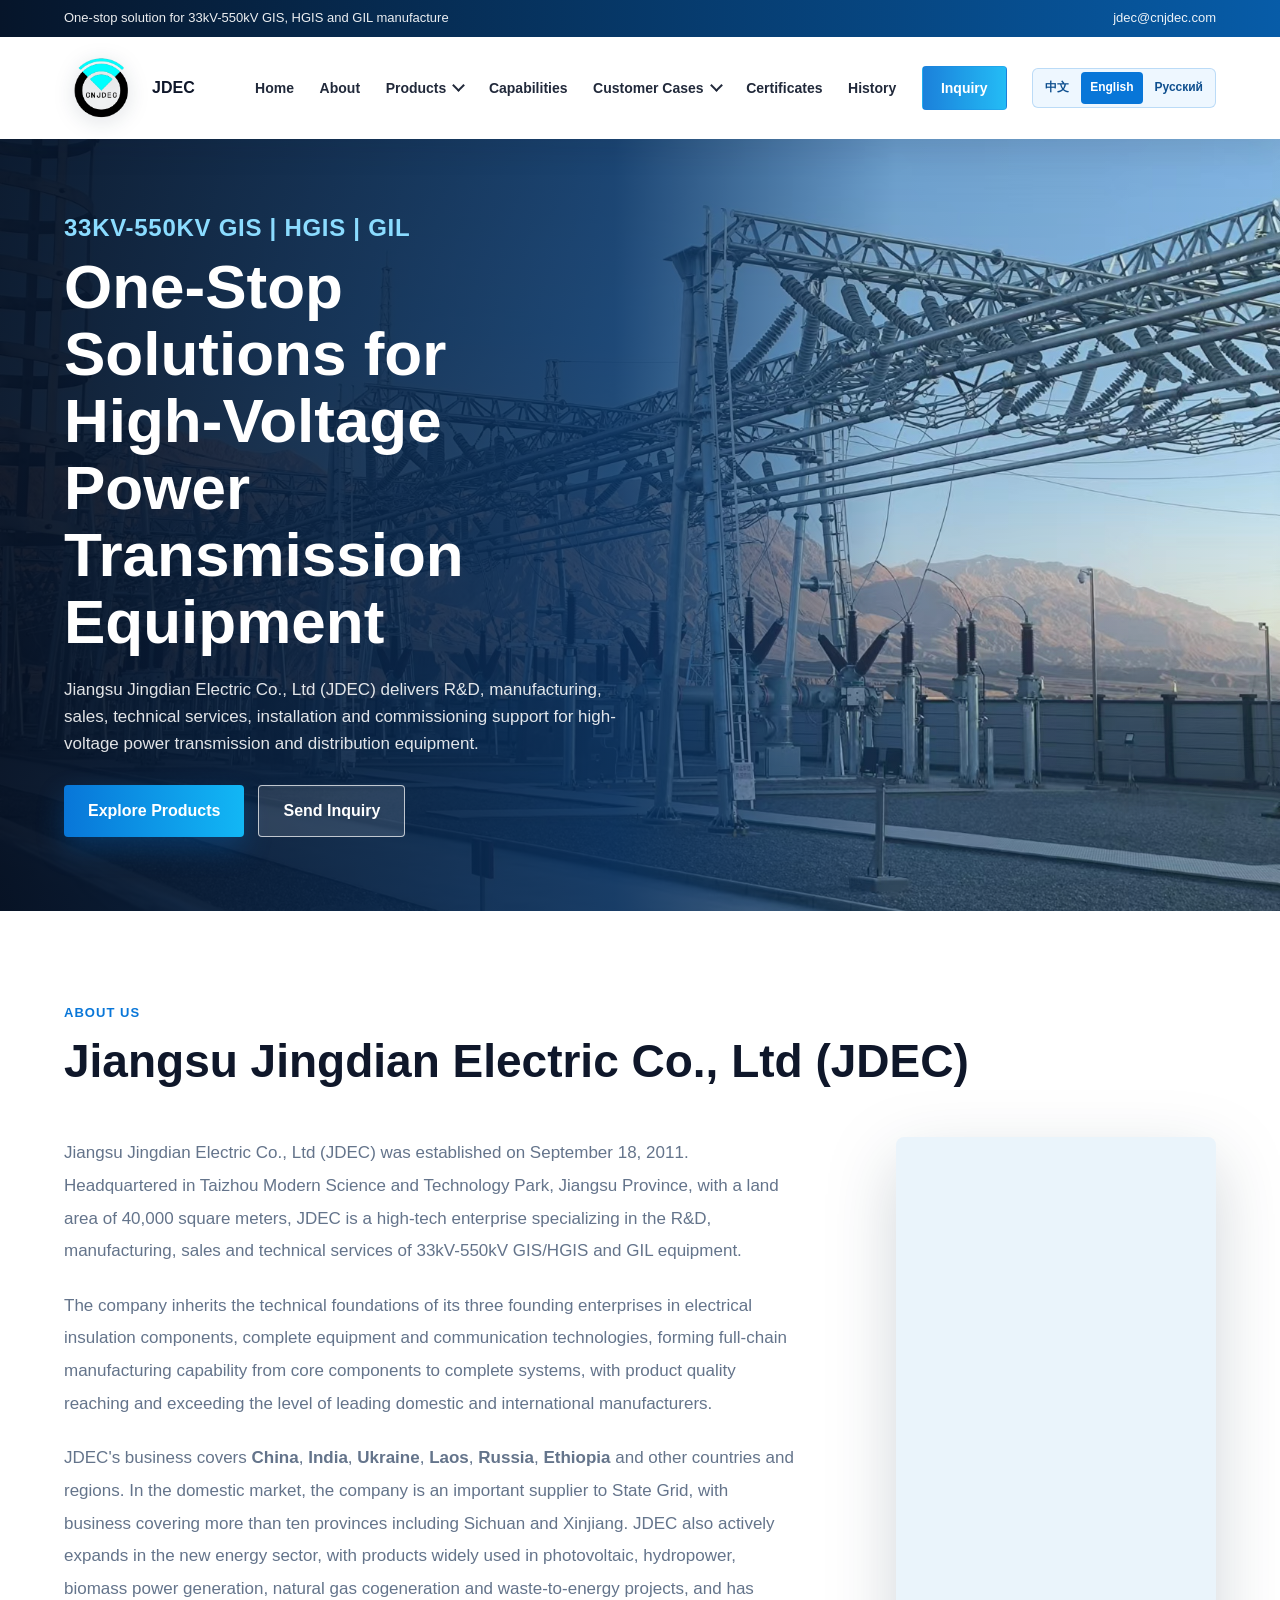
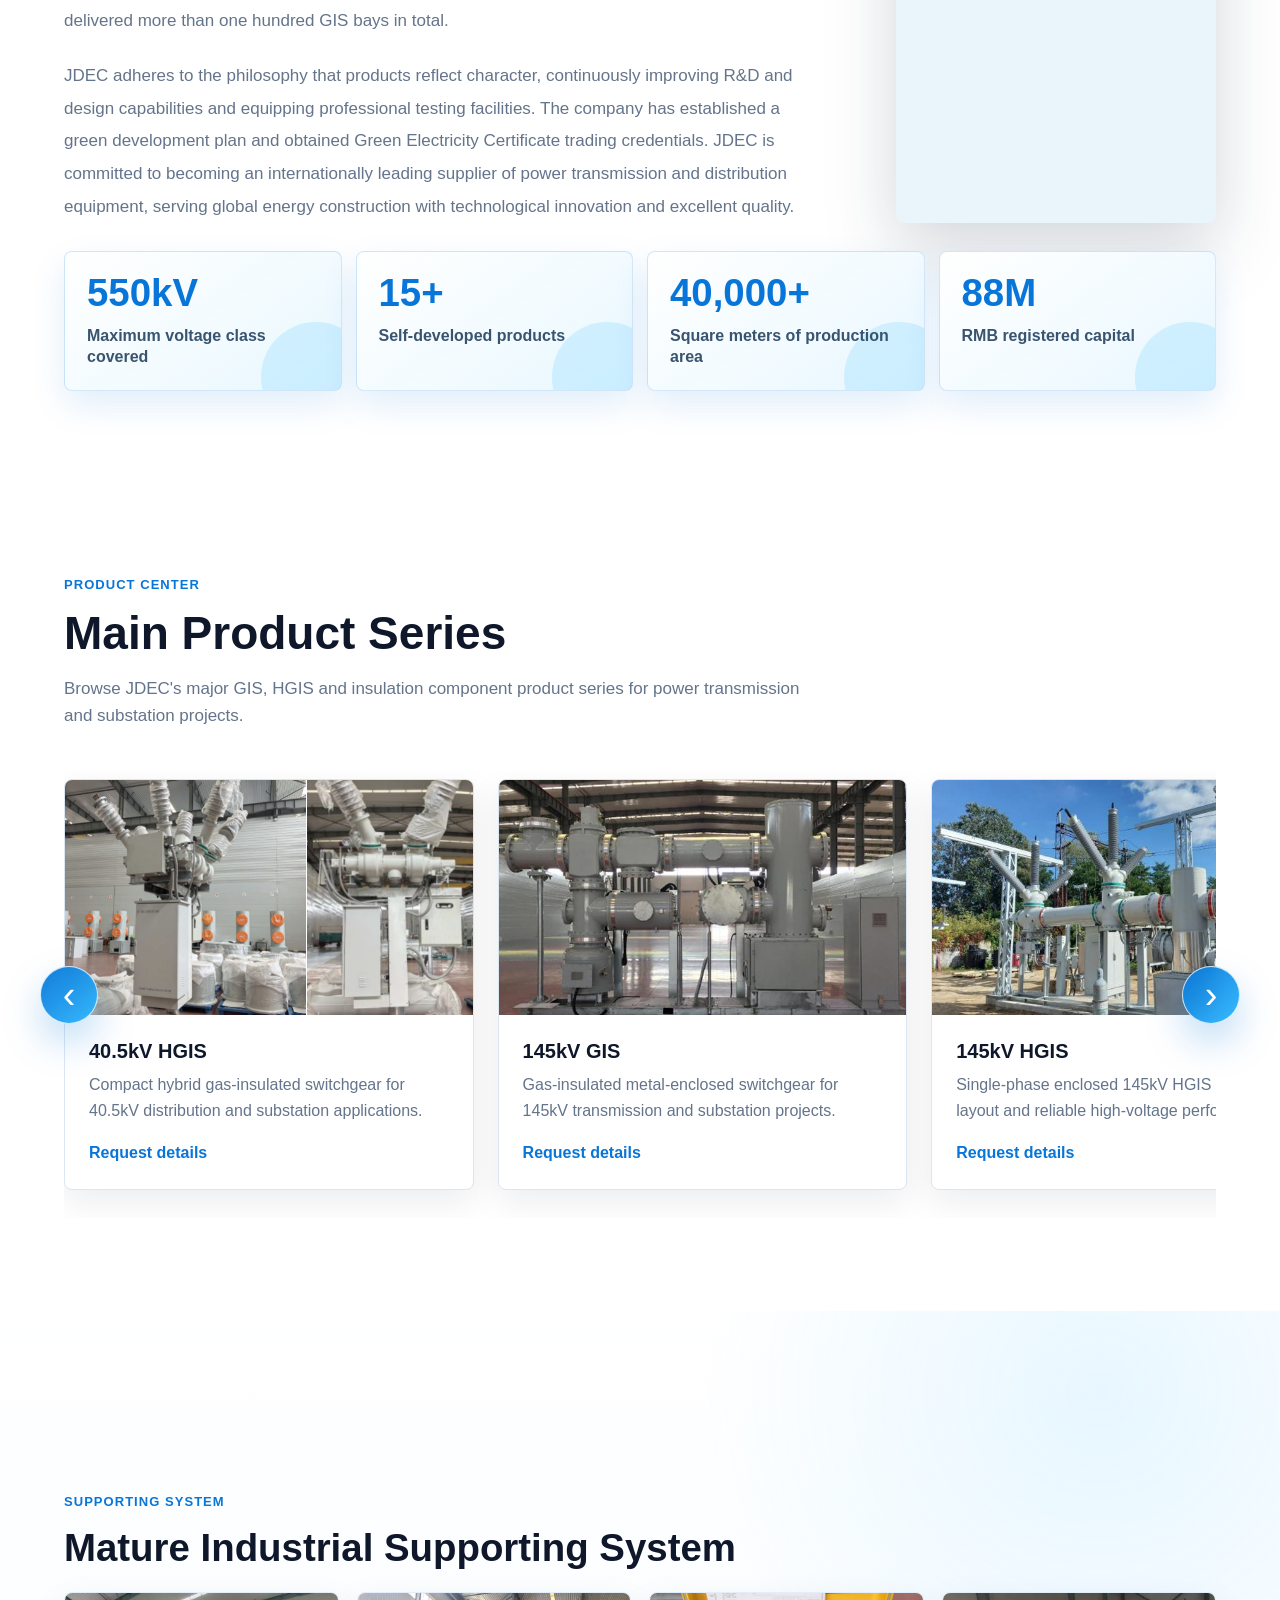
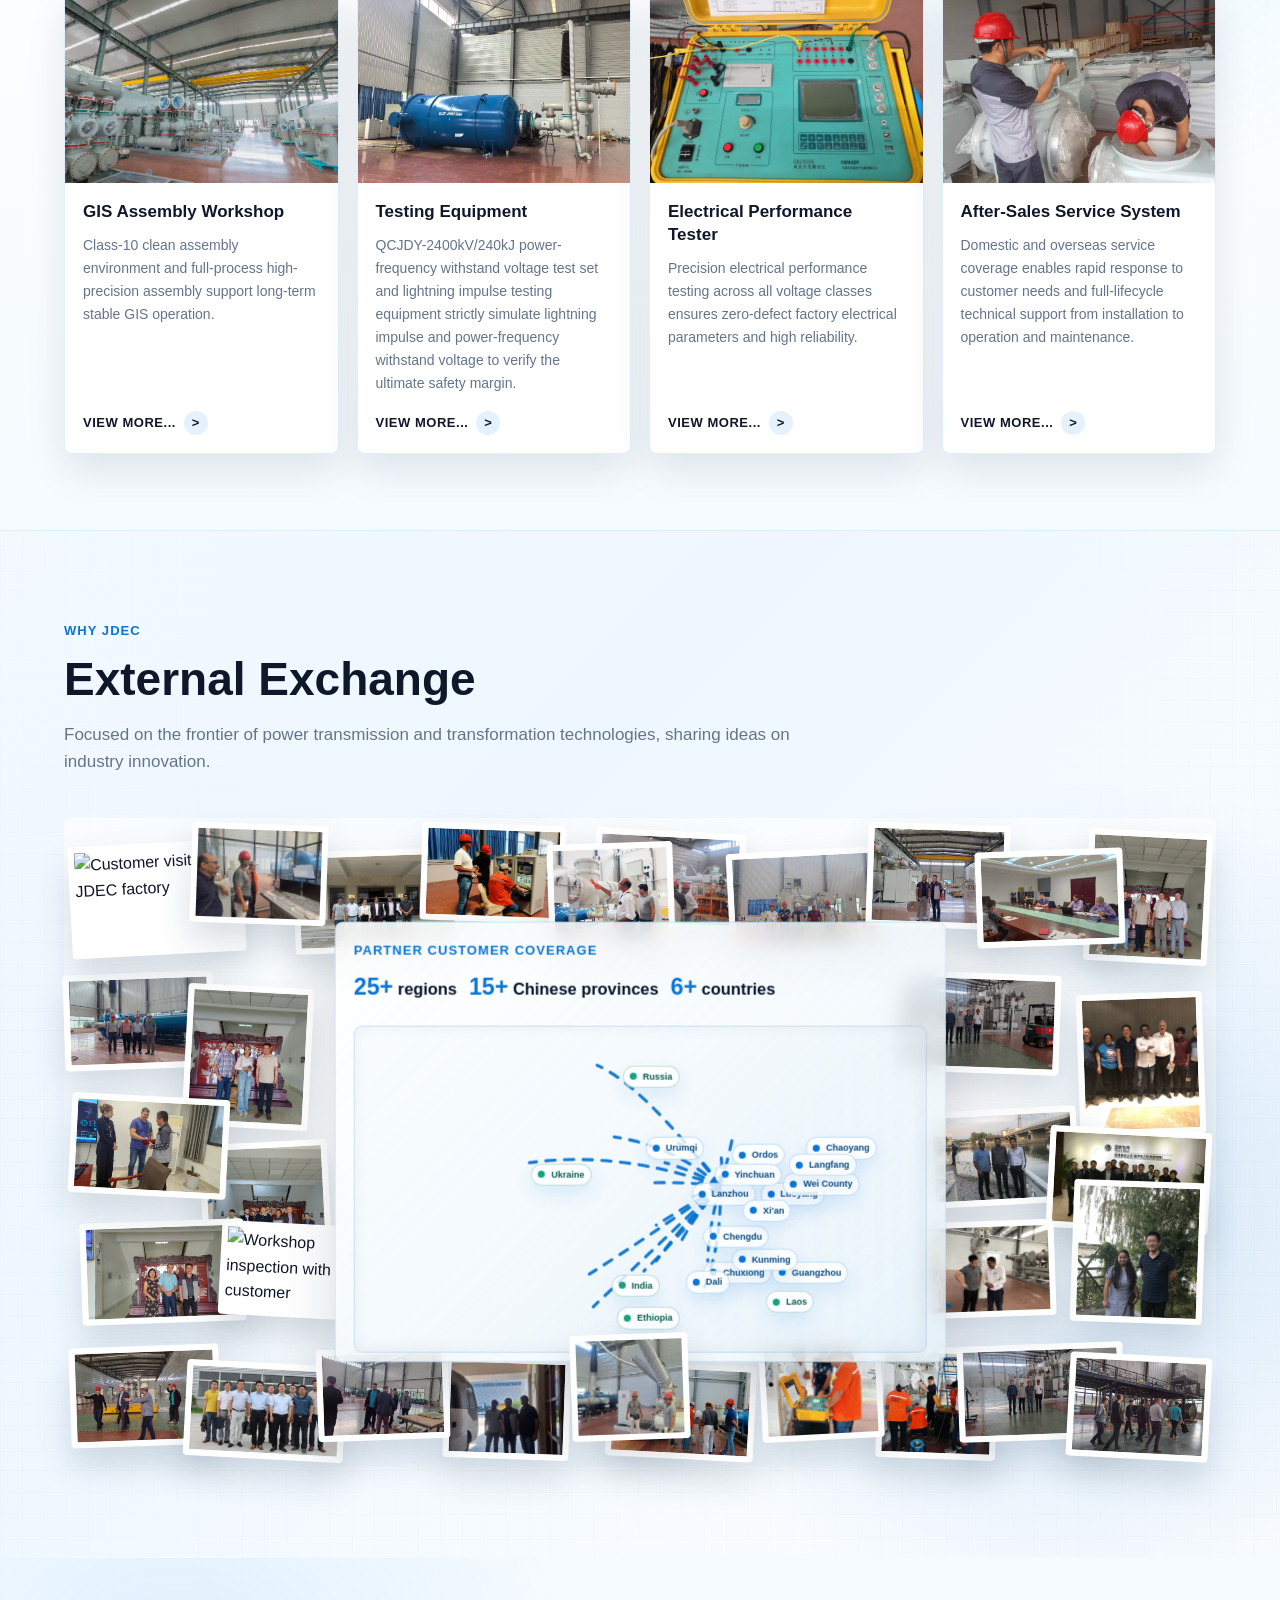
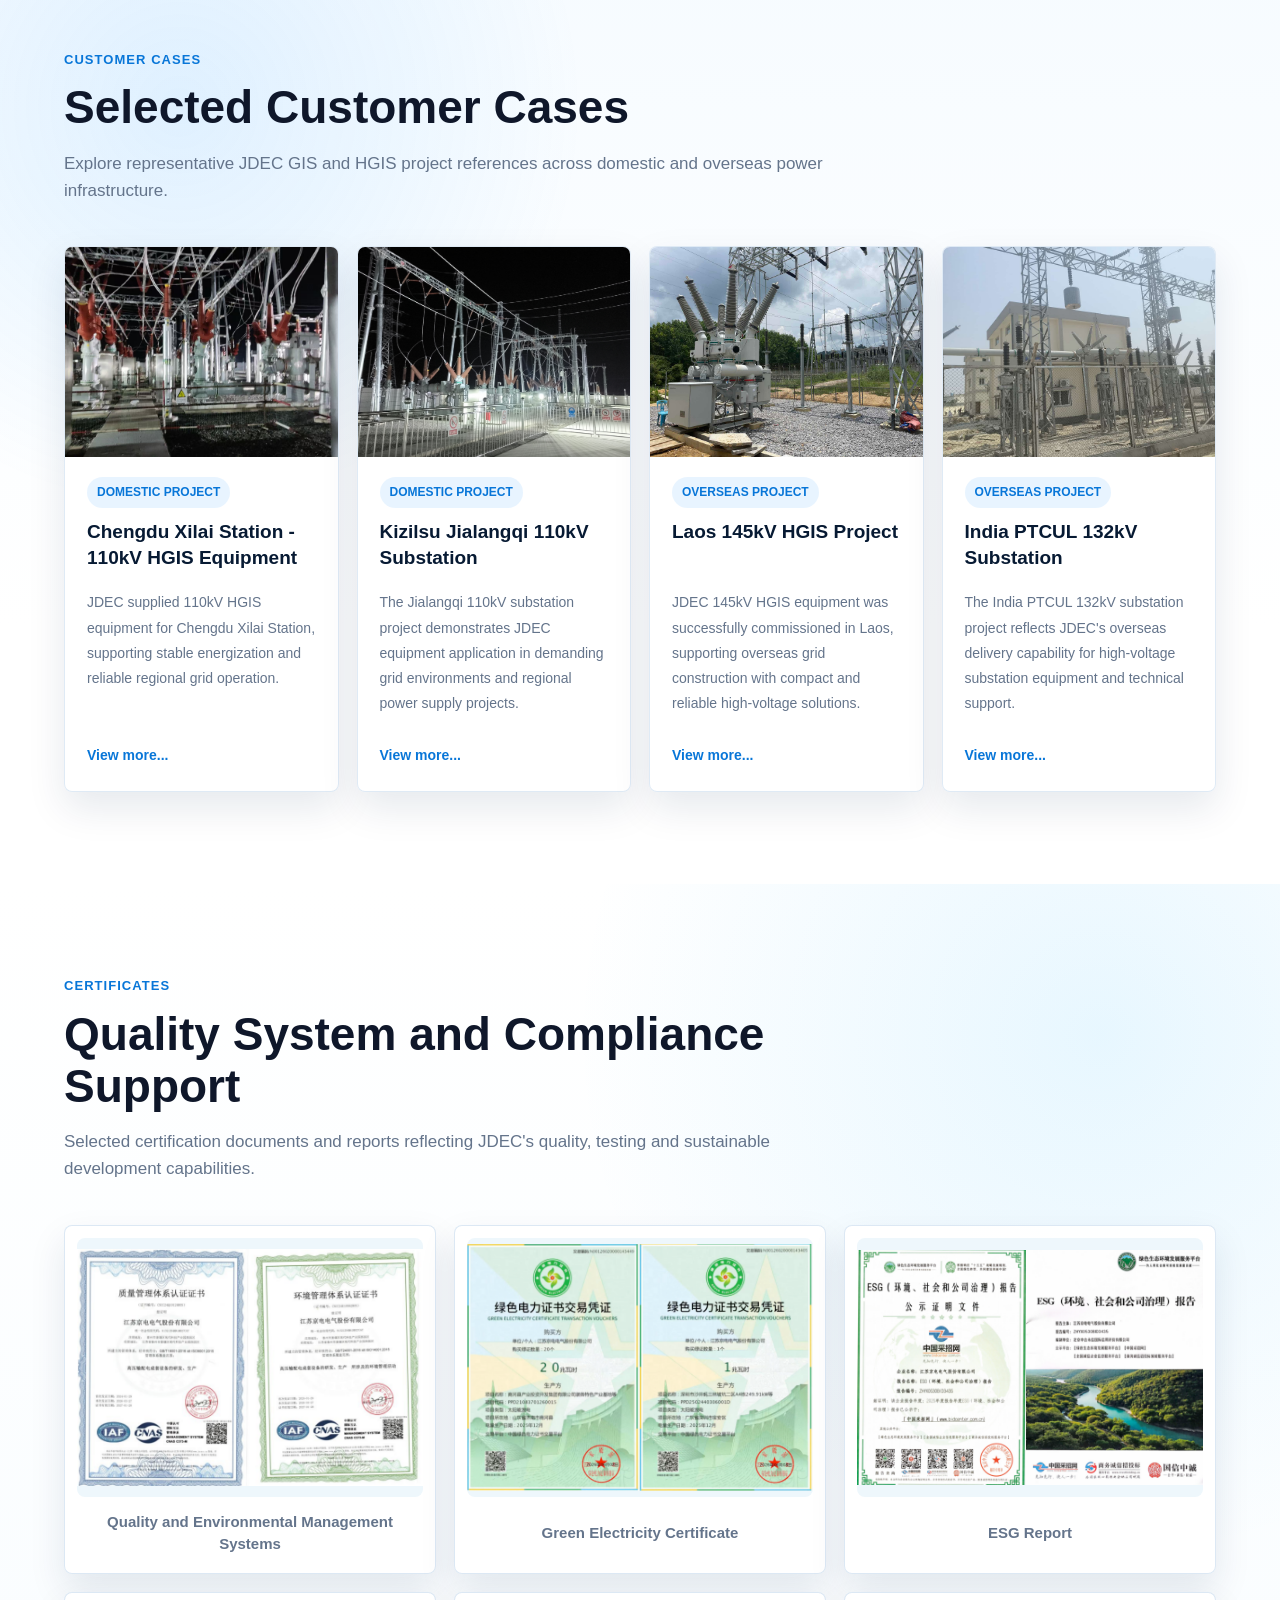
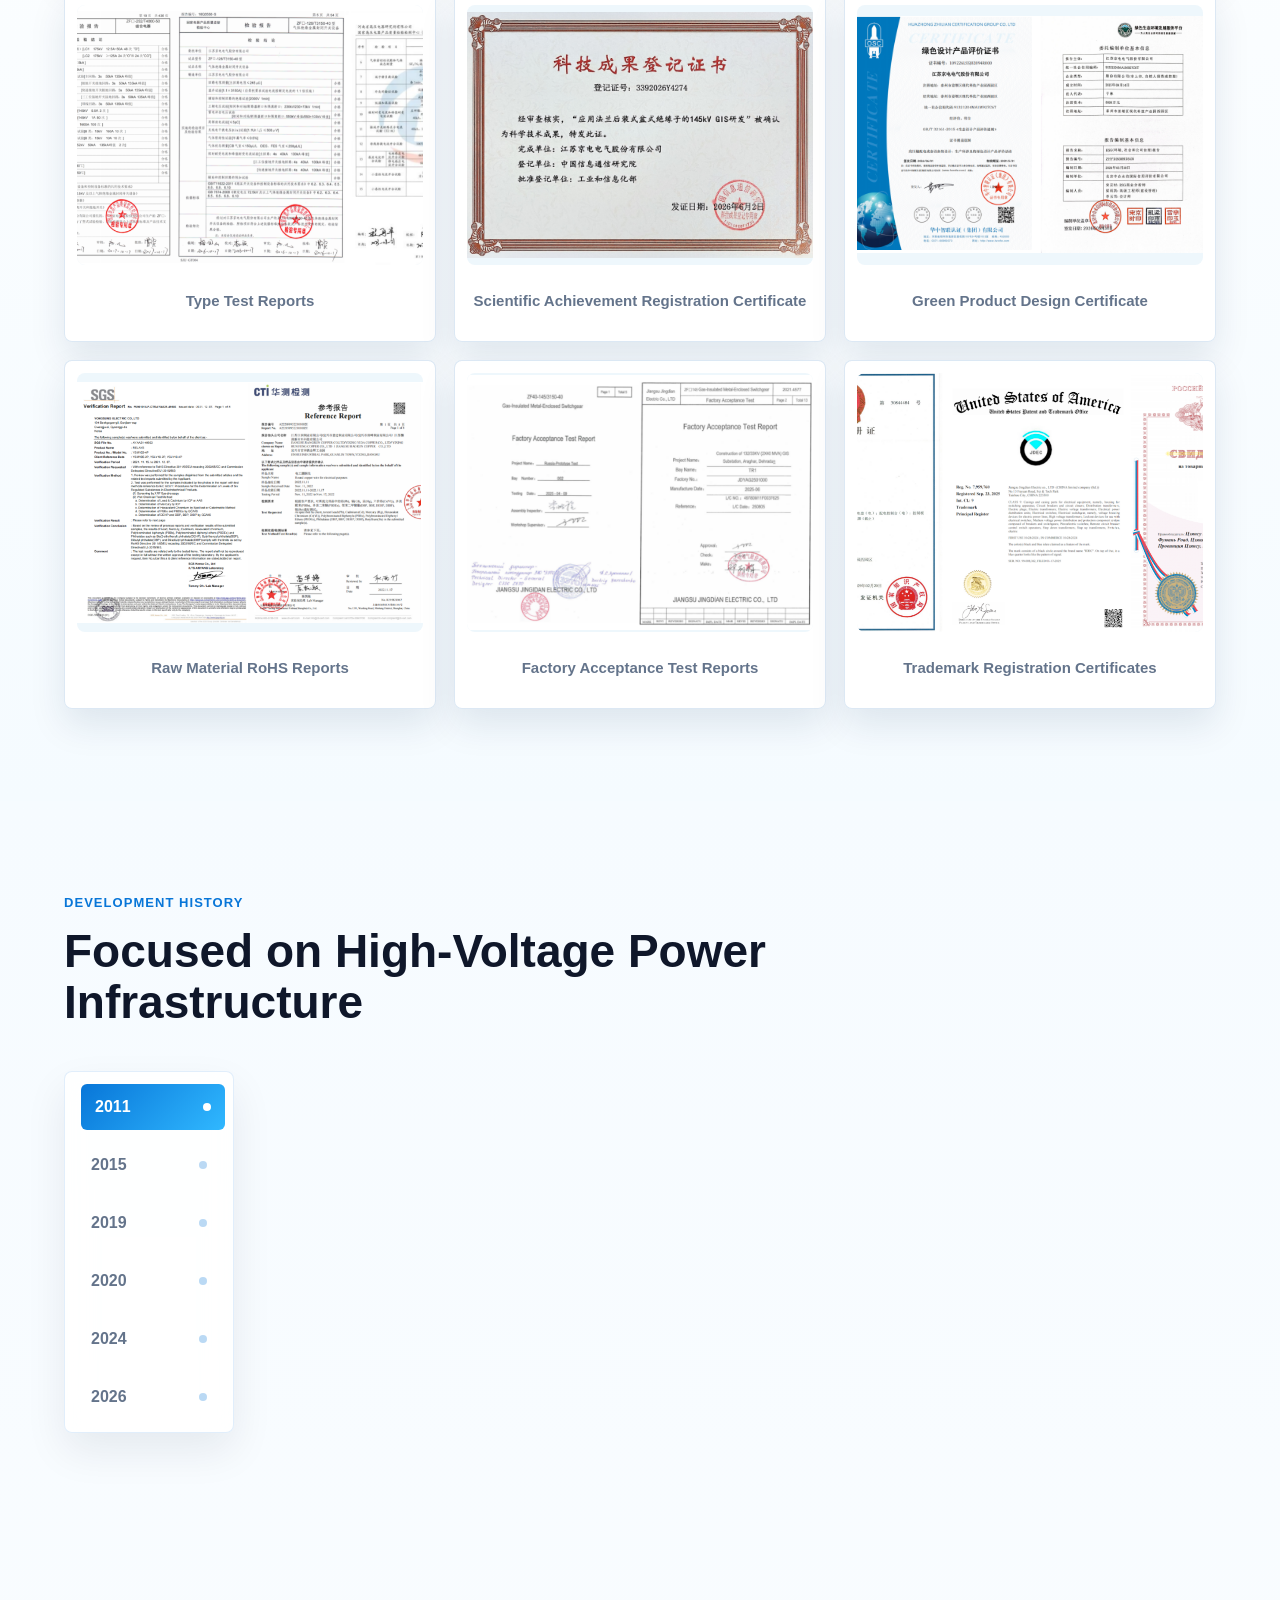
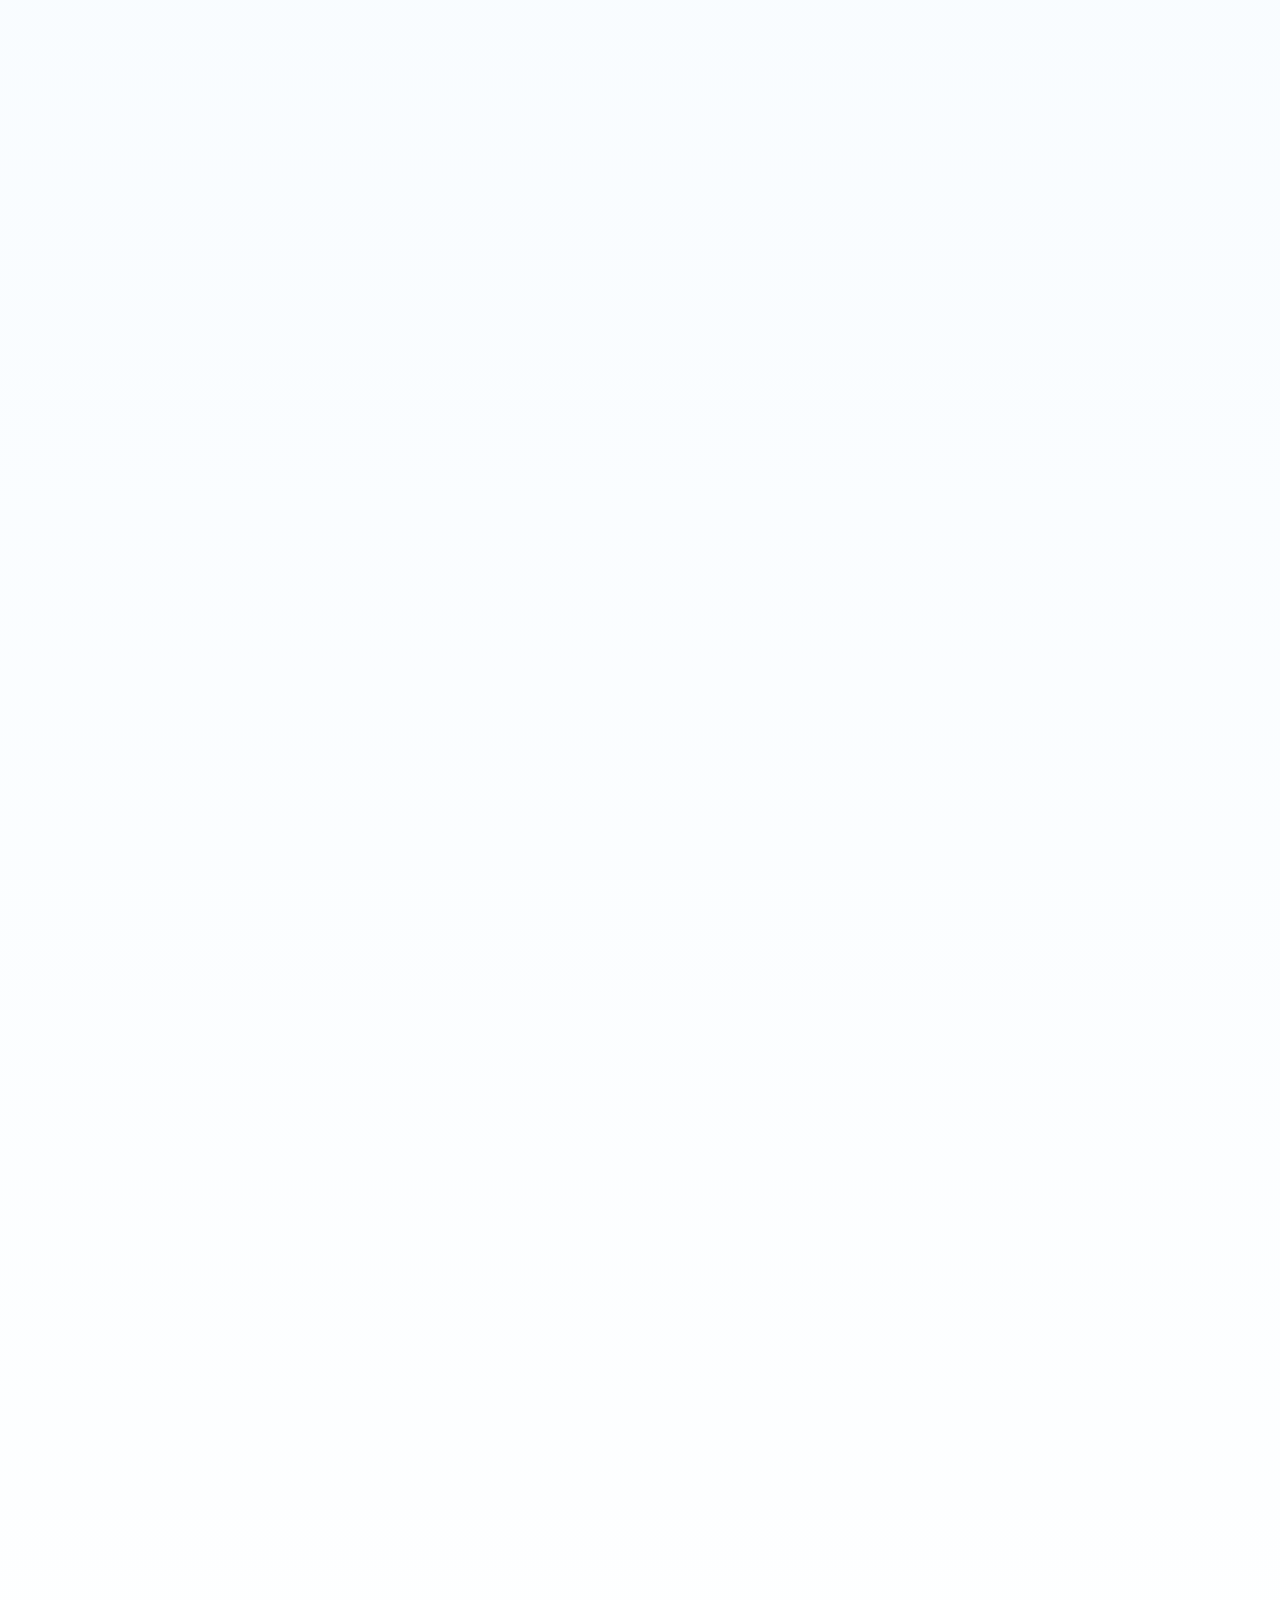
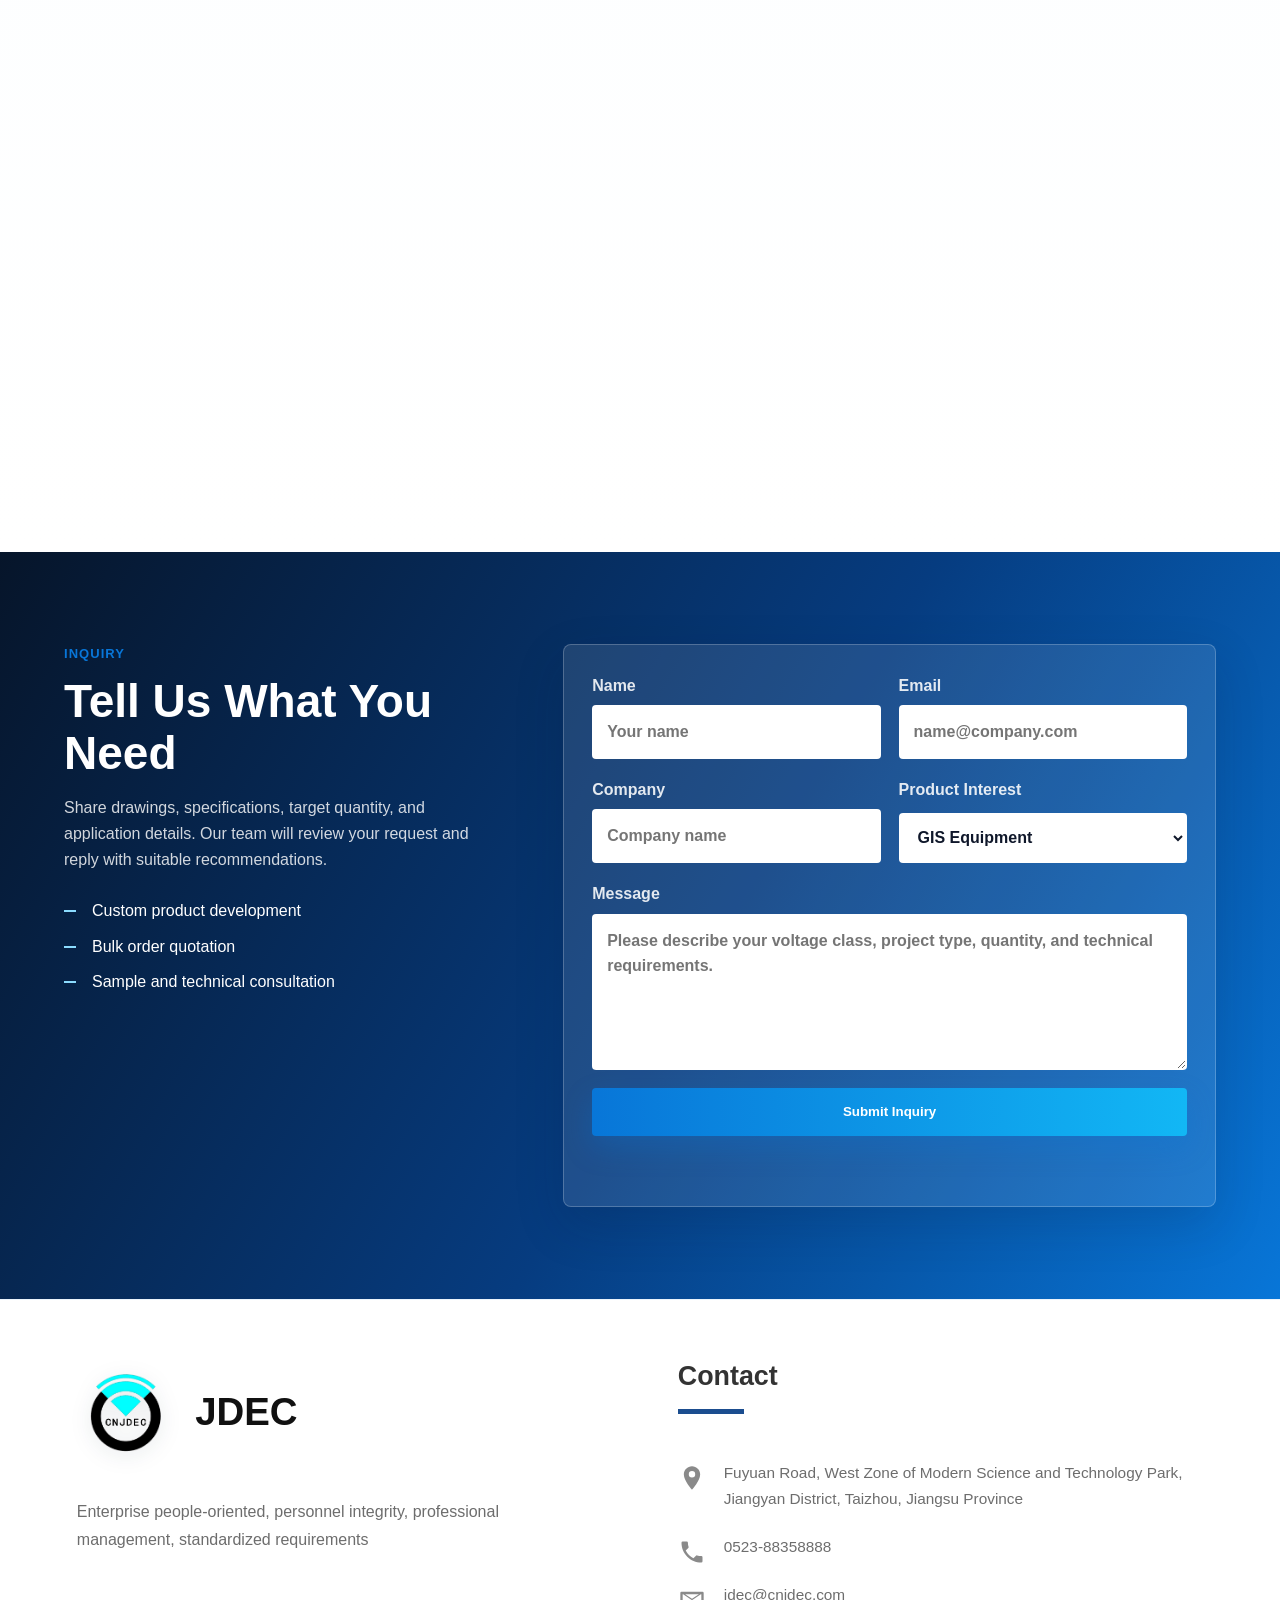
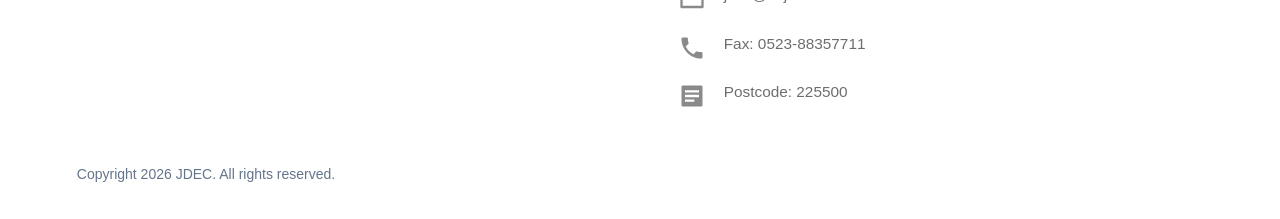
==== commit f2fcdba9: "Add Russian homepage and search indexing files" ====
--- a/index.html
+++ b/index.html
@@ -10,6 +10,9 @@
     />
     <link rel="preconnect" href="https://images.unsplash.com" />
     <link rel="stylesheet" href="./styles.css" />
+    <link rel="alternate" hreflang="en" href="https://www.cnjdec.com/" />
+    <link rel="alternate" hreflang="ru" href="https://www.cnjdec.com/ru/" />
+    <link rel="alternate" hreflang="x-default" href="https://www.cnjdec.com/" />
   </head>
   <body>
     <header class="site-header">
